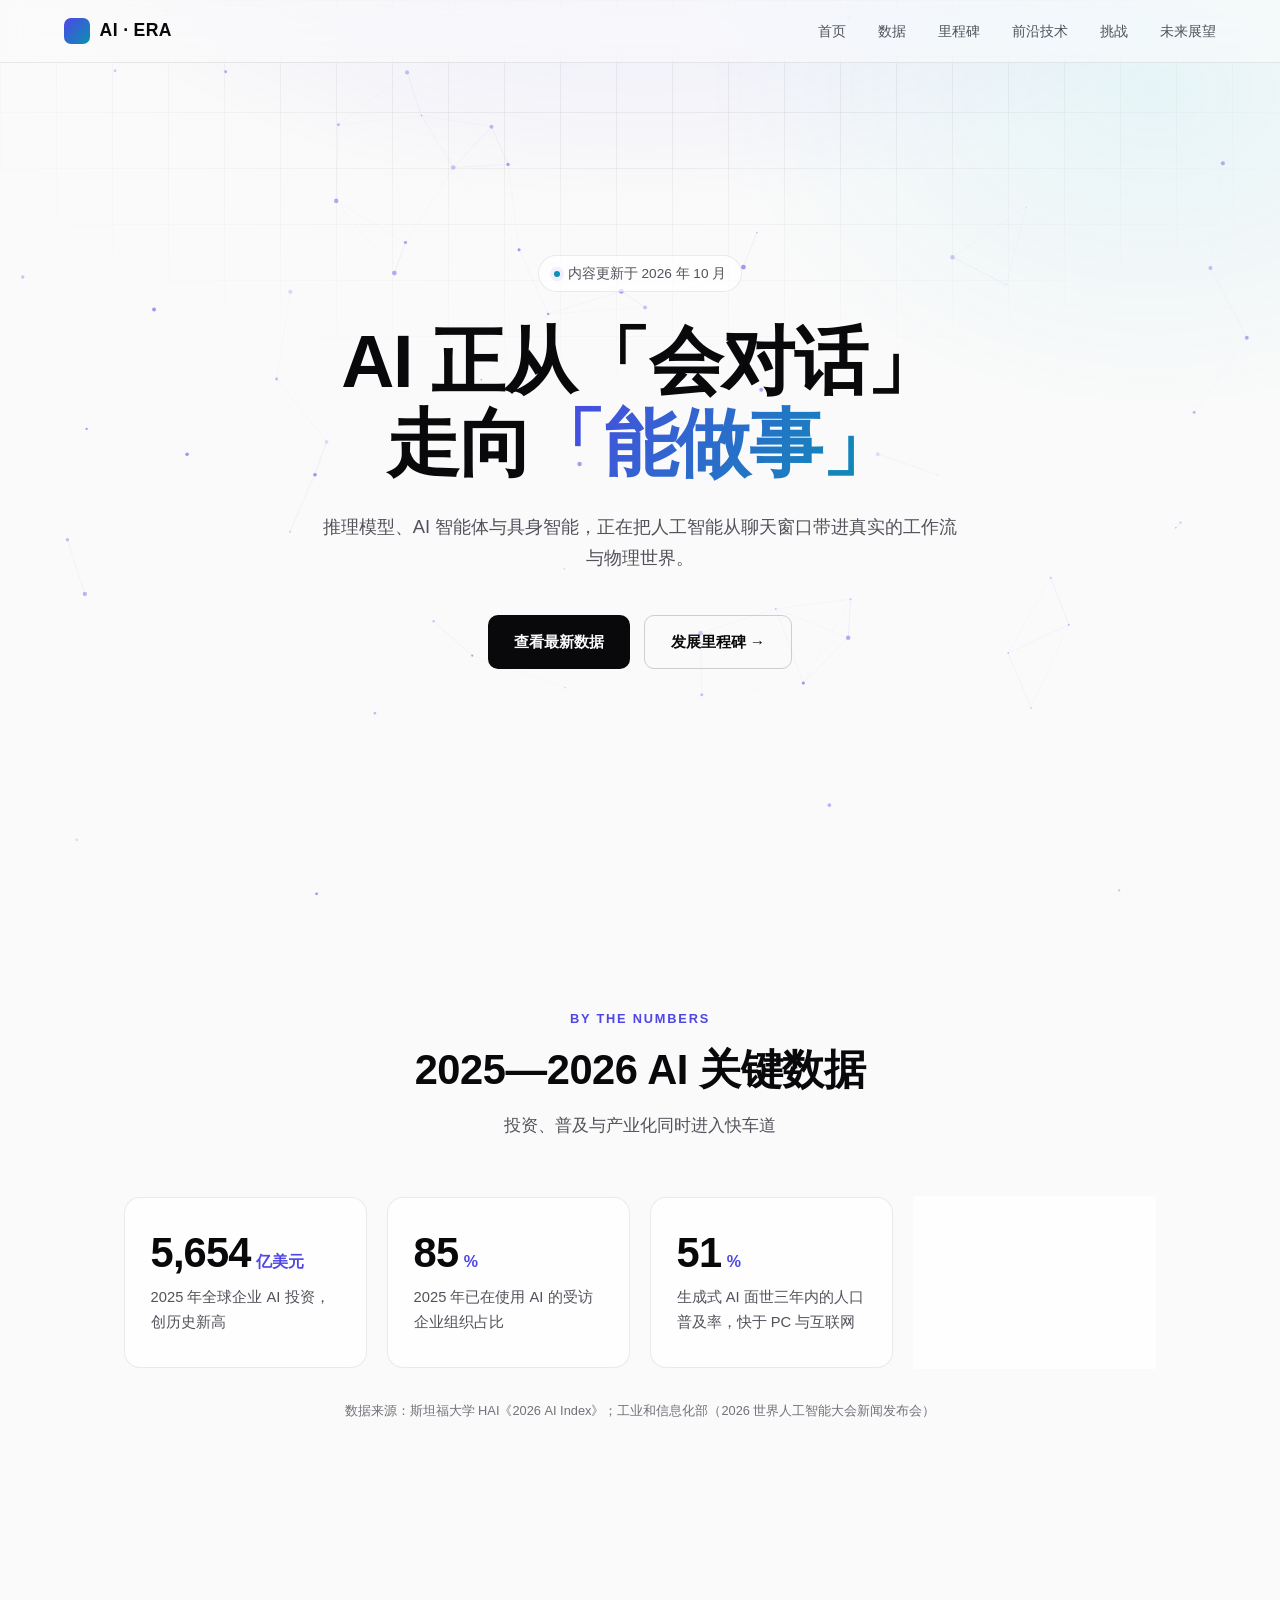
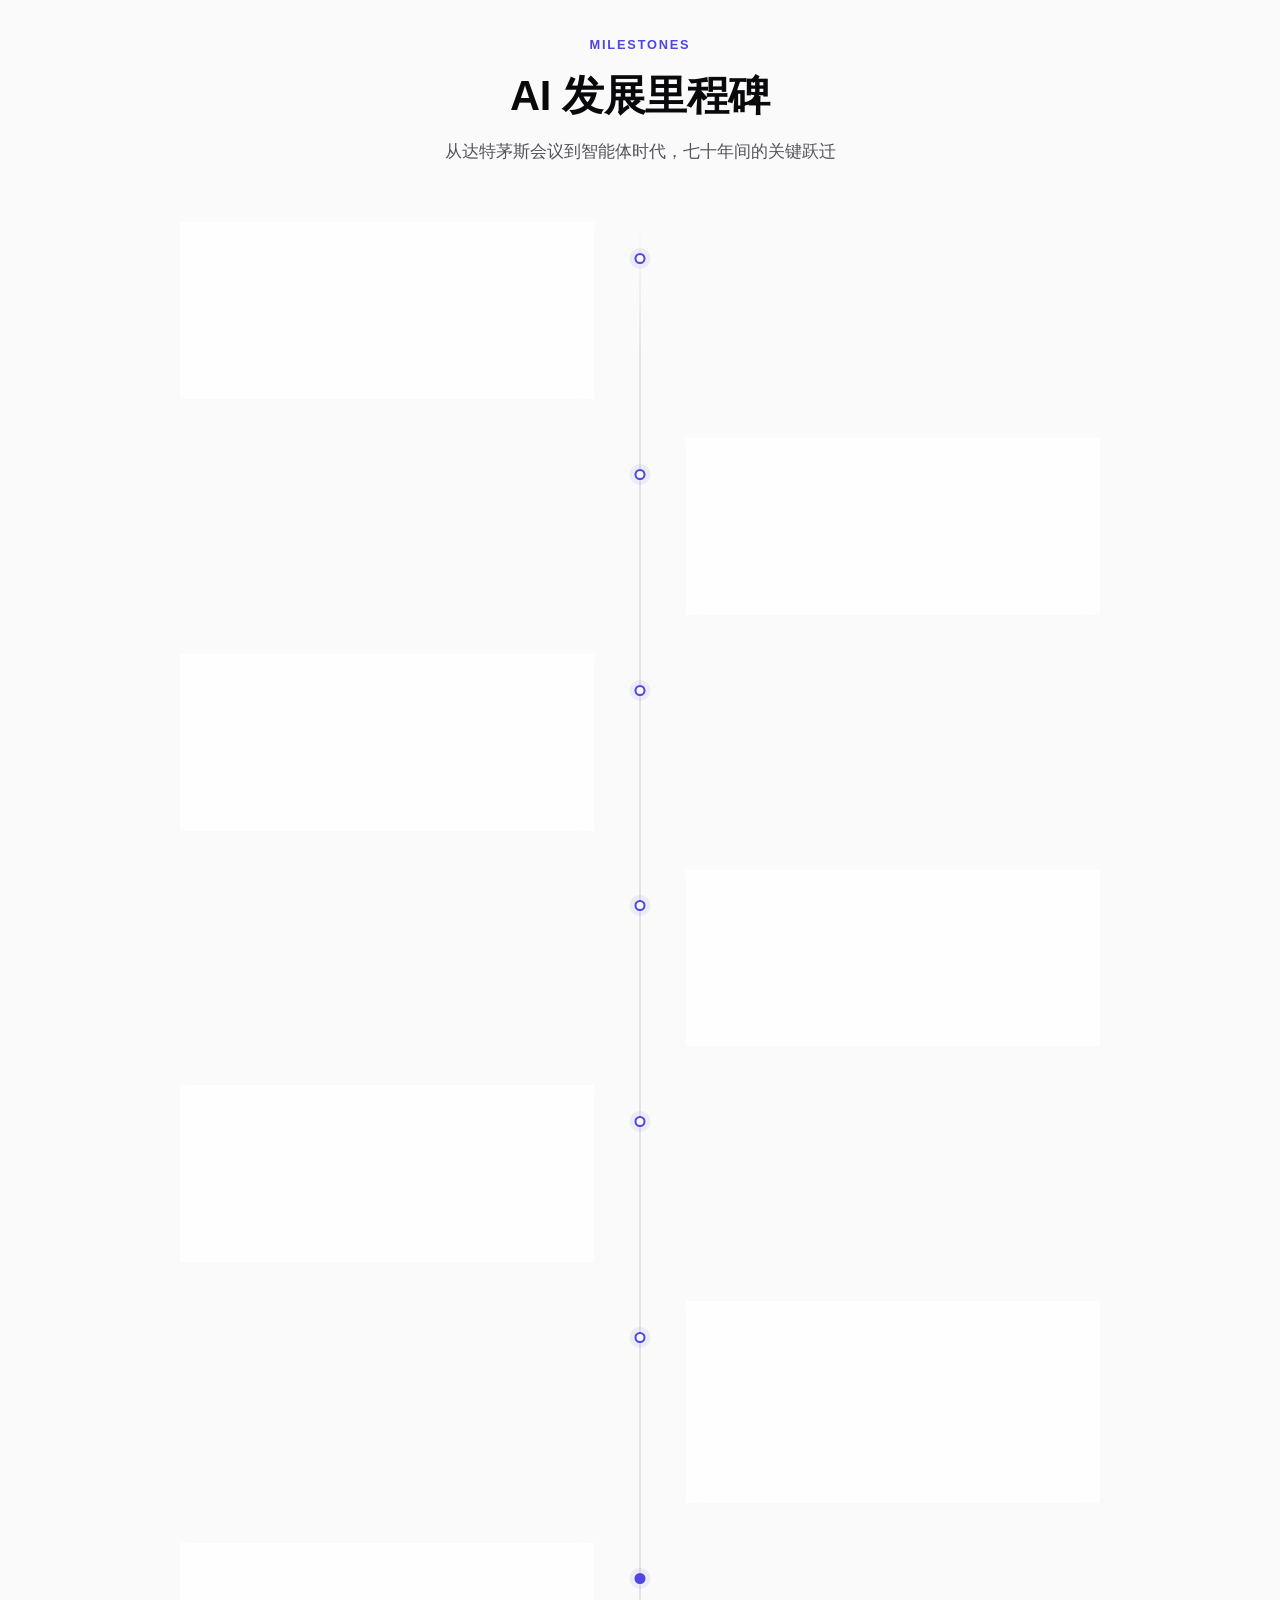
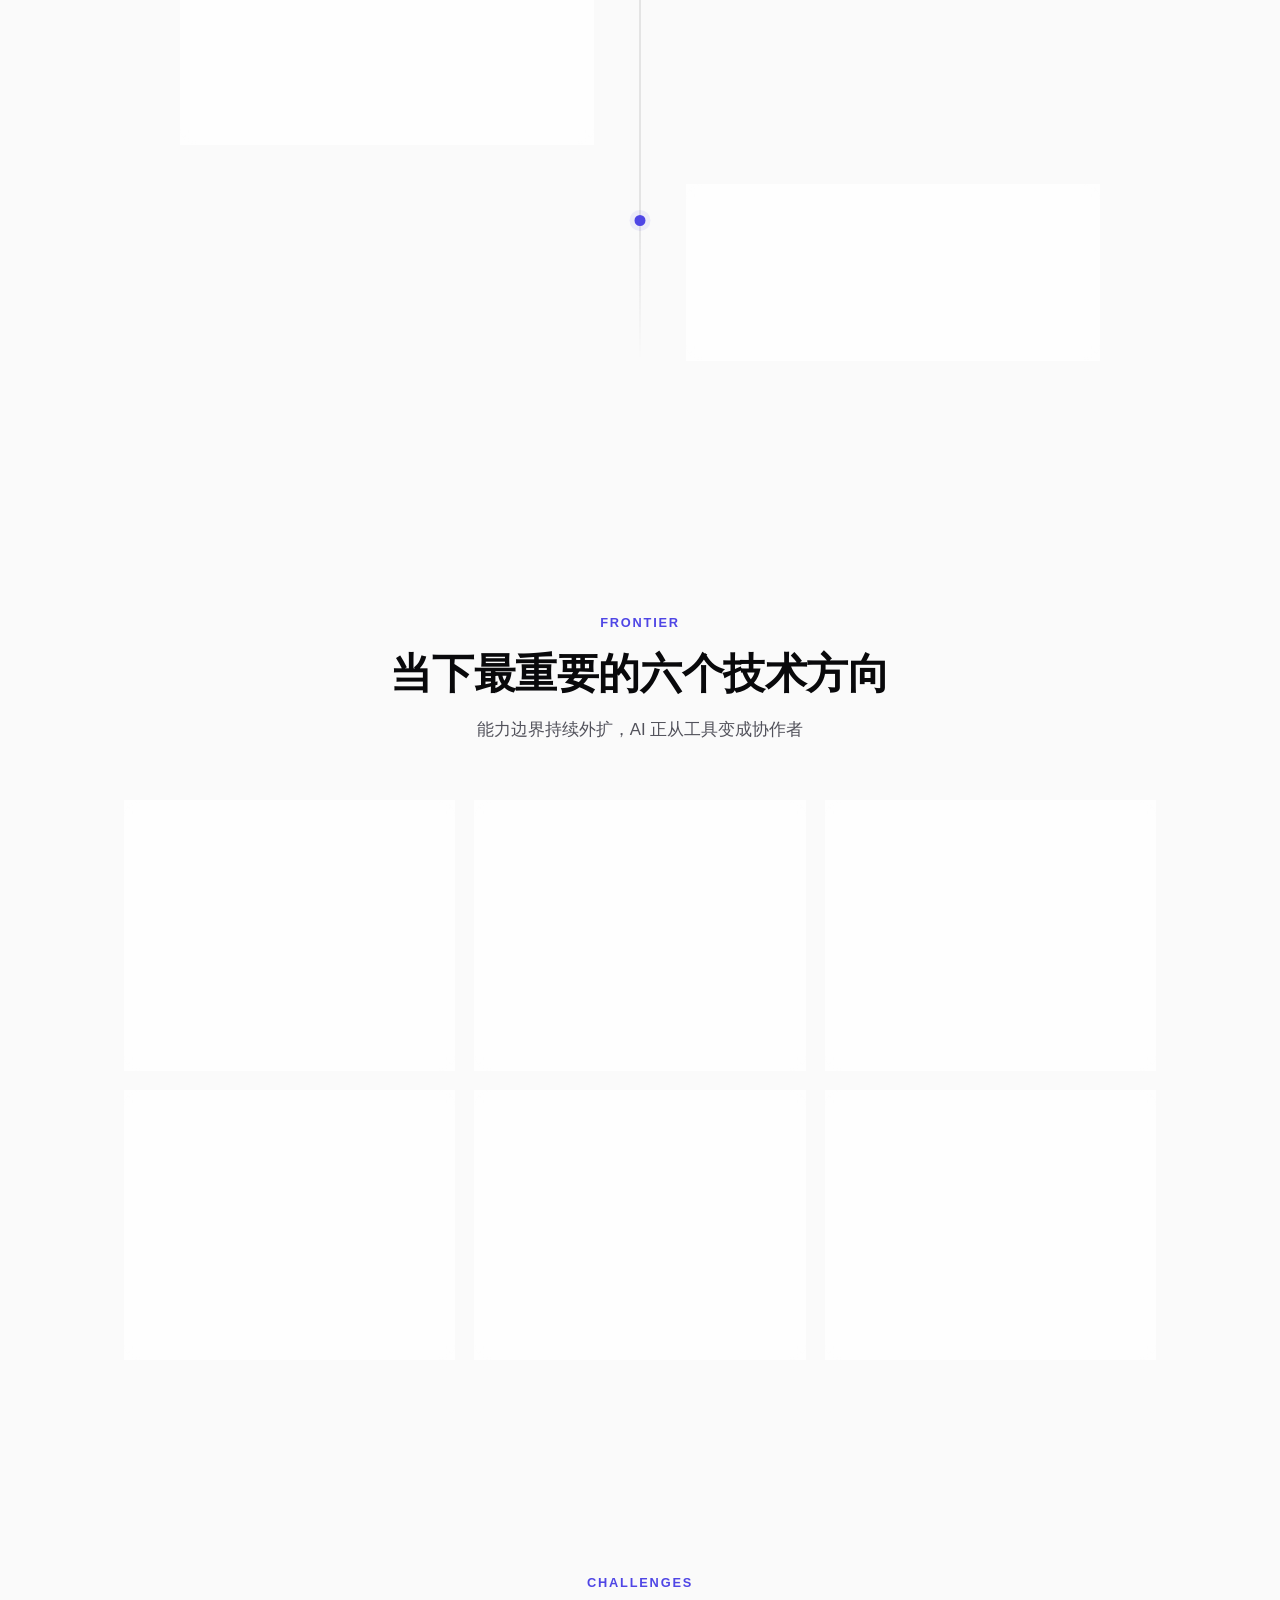
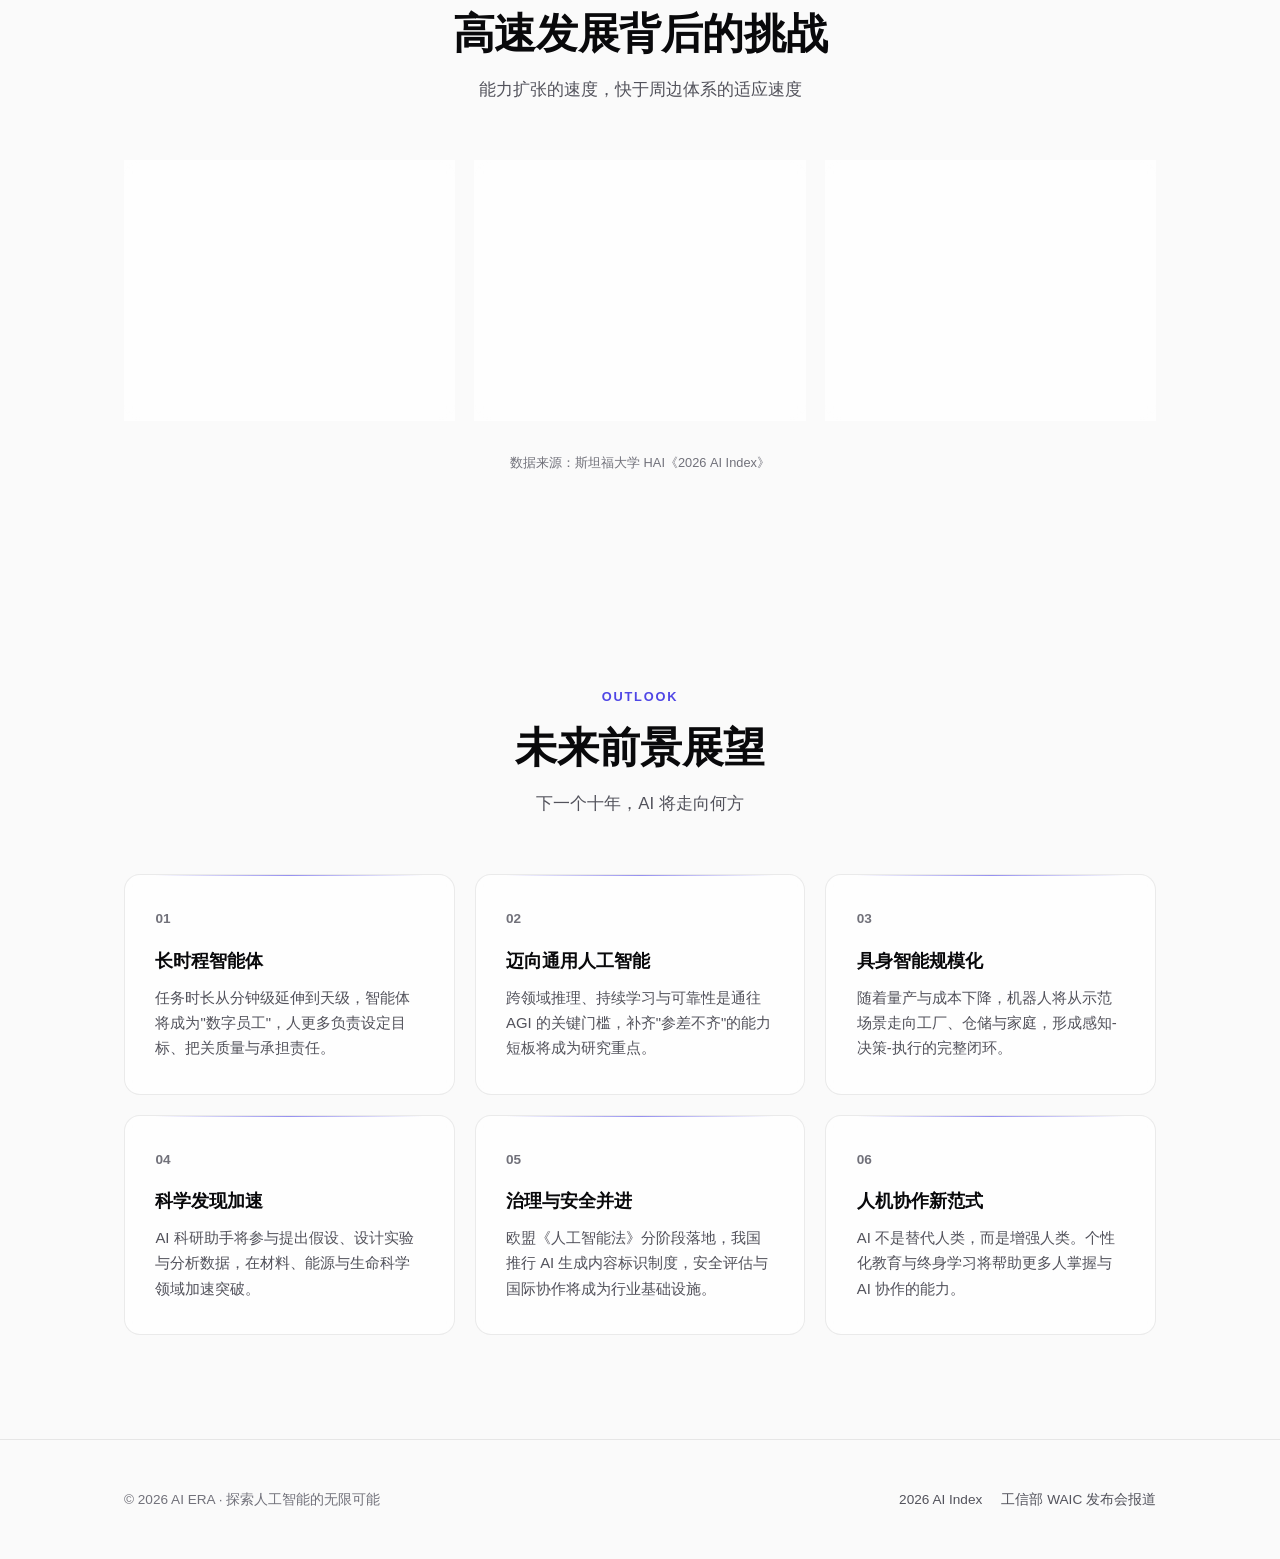
==== index.html @ 6a4b4acc "Redesign site with modern theme and 2026 AI content - Neutral dark theme with light-mode support via" ====
<!DOCTYPE html>
<html lang="zh-CN">
<head>
    <meta charset="UTF-8">
    <meta name="viewport" content="width=device-width, initial-scale=1.0">
    <title>AI 时代 · 发展与未来前景</title>
    <meta name="description" content="2026 年人工智能最新进展：推理模型、AI 智能体、具身智能与开源大模型，结合斯坦福《2026 AI Index》数据，回顾七十年发展历程并展望未来。">
    <meta name="theme-color" content="#08090c" media="(prefers-color-scheme: dark)">
    <meta name="theme-color" content="#fafafa" media="(prefers-color-scheme: light)">
    <link rel="icon" href="data:image/svg+xml,%3Csvg xmlns='http://www.w3.org/2000/svg' viewBox='0 0 32 32'%3E%3Cdefs%3E%3ClinearGradient id='g' x1='0' y1='0' x2='1' y2='1'%3E%3Cstop offset='0' stop-color='%23818cf8'/%3E%3Cstop offset='1' stop-color='%2322d3ee'/%3E%3C/linearGradient%3E%3C/defs%3E%3Crect width='32' height='32' rx='8' fill='url(%23g)'/%3E%3C/svg%3E">
    <!-- 标记 JS 可用：只有在脚本能运行时才启用隐藏后渐显的动画 -->
    <script>document.documentElement.classList.add('js');</script>
    <!-- 引入外部CSS -->
    <link rel="stylesheet" href="style.css">
</head>
<body>
    <div class="bg-decor" aria-hidden="true"></div>
    <canvas id="particles-canvas" aria-hidden="true"></canvas>

    <!-- 导航栏 -->
    <nav>
        <a class="logo" href="#home"><span class="logo-mark" aria-hidden="true"></span>AI · ERA</a>
        <button class="nav-toggle" type="button" aria-label="打开导航菜单" aria-expanded="false" aria-controls="nav-links">
            <span></span><span></span><span></span>
        </button>
        <ul class="nav-links" id="nav-links">
            <li><a href="#home">首页</a></li>
            <li><a href="#stats">数据</a></li>
            <li><a href="#timeline">里程碑</a></li>
            <li><a href="#technology">前沿技术</a></li>
            <li><a href="#challenges">挑战</a></li>
            <li><a href="#future">未来展望</a></li>
        </ul>
    </nav>

    <!-- Hero 区域 -->
    <section class="hero" id="home">
        <div class="container hero-content">
            <div class="badge"><span class="badge-dot" aria-hidden="true"></span>内容更新于 2026 年 10 月</div>
            <h1>AI 正从「会对话」<br>走向<span class="gradient-text">「能做事」</span></h1>
            <p>推理模型、AI 智能体与具身智能，正在把人工智能从聊天窗口带进真实的工作流与物理世界。</p>
            <div class="hero-actions">
                <a href="#stats" class="btn btn-primary">查看最新数据</a>
                <a href="#timeline" class="btn btn-ghost">发展里程碑 →</a>
            </div>
        </div>
    </section>

    <!-- 数据统计 -->
    <section id="stats">
        <div class="container">
            <div class="section-title">
                <span class="eyebrow">By the numbers</span>
                <h2>2025—2026 AI 关键数据</h2>
                <p>投资、普及与产业化同时进入快车道</p>
            </div>
            <div class="stats-grid">
                <div class="card stat-card reveal">
                    <div class="stat-number"><span class="stat-value" data-target="5817">5,817</span><span class="stat-unit">亿美元</span></div>
                    <div class="stat-label">2025 年全球企业 AI 投资，创历史新高</div>
                </div>
                <div class="card stat-card reveal">
                    <div class="stat-number"><span class="stat-value" data-target="88">88</span><span class="stat-unit">%</span></div>
                    <div class="stat-label">2025 年已在使用 AI 的受访企业组织占比</div>
                </div>
                <div class="card stat-card reveal">
                    <div class="stat-number"><span class="stat-value" data-target="53">53</span><span class="stat-unit">%</span></div>
                    <div class="stat-label">生成式 AI 面世三年内的人口普及率，快于 PC 与互联网</div>
                </div>
                <div class="card stat-card reveal">
                    <div class="stat-number"><span class="stat-value" data-target="10">10</span><span class="stat-unit">万台</span></div>
                    <div class="stat-label">2026 年我国人形机器人整机产量有望突破的规模</div>
                </div>
            </div>
            <p class="stats-source">数据来源：斯坦福大学 HAI《2026 AI Index》；工业和信息化部（2026 世界人工智能大会新闻发布会）</p>
        </div>
    </section>

    <!-- 发展时间线 -->
    <section id="timeline">
        <div class="container">
            <div class="section-title">
                <span class="eyebrow">Milestones</span>
                <h2>AI 发展里程碑</h2>
                <p>从达特茅斯会议到智能体时代，七十年间的关键跃迁</p>
            </div>
            <div class="timeline">
                <div class="timeline-item reveal">
                    <div class="timeline-dot"></div>
                    <div class="card timeline-content">
                        <div class="timeline-year">1956</div>
                        <h3>人工智能诞生</h3>
                        <p>达特茅斯会议正式提出"人工智能"概念，麦卡锡、明斯基等先驱开启了 AI 研究的新纪元。</p>
                    </div>
                </div>
                <div class="timeline-item reveal">
                    <div class="timeline-dot"></div>
                    <div class="card timeline-content">
                        <div class="timeline-year">2012</div>
                        <h3>深度学习革命</h3>
                        <p>AlexNet 在 ImageNet 竞赛中大幅领先，GPU 训练的卷积神经网络开启了深度学习的黄金时代。</p>
                    </div>
                </div>
                <div class="timeline-item reveal">
                    <div class="timeline-dot"></div>
                    <div class="card timeline-content">
                        <div class="timeline-year">2016</div>
                        <h3>AlphaGo 击败李世石</h3>
                        <p>DeepMind 的 AlphaGo 在围棋人机大战中获胜，深度强化学习展现出惊人潜力。</p>
                    </div>
                </div>
                <div class="timeline-item reveal">
                    <div class="timeline-dot"></div>
                    <div class="card timeline-content">
                        <div class="timeline-year">2017</div>
                        <h3>Transformer 架构问世</h3>
                        <p>论文《Attention Is All You Need》提出 Transformer，成为此后几乎所有大语言模型的基础架构。</p>
                    </div>
                </div>
                <div class="timeline-item reveal">
                    <div class="timeline-dot"></div>
                    <div class="card timeline-content">
                        <div class="timeline-year">2022</div>
                        <h3>ChatGPT 引爆生成式 AI</h3>
                        <p>ChatGPT 发布后迅速风靡全球，大语言模型第一次真正走进大众的日常生活与工作。</p>
                    </div>
                </div>
                <div class="timeline-item reveal">
                    <div class="timeline-dot"></div>
                    <div class="card timeline-content">
                        <div class="timeline-year">2024</div>
                        <h3>推理模型与诺贝尔奖</h3>
                        <p>"先思考再回答"的推理模型出现，数学与编程能力大幅跃升；诺贝尔物理学奖与化学奖分别授予神经网络与蛋白质结构预测研究。</p>
                    </div>
                </div>
                <div class="timeline-item is-recent reveal">
                    <div class="timeline-dot"></div>
                    <div class="card timeline-content">
                        <div class="timeline-year">2025</div>
                        <h3>开源推理与智能体元年</h3>
                        <p>DeepSeek-R1 以低成本开源推理模型震动业界；编程与办公智能体普及，AI 在国际数学奥林匹克竞赛中达到金牌水平。</p>
                    </div>
                </div>
                <div class="timeline-item is-recent reveal">
                    <div class="timeline-dot"></div>
                    <div class="card timeline-content">
                        <div class="timeline-year">2026</div>
                        <h3>从对话到执行</h3>
                        <p>智能体开始连续数小时跨应用完成任务；中美顶尖模型性能差距基本抹平；人形机器人进入量产阶段。</p>
                    </div>
                </div>
            </div>
        </div>
    </section>

    <!-- 前沿技术 -->
    <section id="technology">
        <div class="container">
            <div class="section-title">
                <span class="eyebrow">Frontier</span>
                <h2>当下最重要的六个技术方向</h2>
                <p>能力边界持续外扩，AI 正从工具变成协作者</p>
            </div>
            <div class="tech-grid">
                <div class="card tech-card reveal">
                    <div class="tech-icon" aria-hidden="true">
                        <svg viewBox="0 0 24 24" fill="none" stroke="currentColor" stroke-width="1.75" stroke-linecap="round" stroke-linejoin="round"><path d="M9 18h6M10 22h4M12 2a7 7 0 0 0-4 12.7c.6.5 1 1.3 1 2.1V18h6v-1.2c0-.8.4-1.6 1-2.1A7 7 0 0 0 12 2z"/></svg>
                    </div>
                    <h3>推理模型</h3>
                    <p>通过强化学习与更长的思考链"先想后答"，在竞赛数学、编程与博士级科学问题上已达到或超越人类专家水平。</p>
                </div>
                <div class="card tech-card reveal">
                    <div class="tech-icon" aria-hidden="true">
                        <svg viewBox="0 0 24 24" fill="none" stroke="currentColor" stroke-width="1.75" stroke-linecap="round" stroke-linejoin="round"><rect x="4" y="8" width="16" height="12" rx="3"/><path d="M12 8V5"/><circle cx="12" cy="4" r="1"/><path d="M9 13v1M15 13v1"/></svg>
                    </div>
                    <h3>AI 智能体</h3>
                    <p>调用工具、操作电脑、跨应用协作，自主完成写代码、做分析、处理流程等多步骤任务；MCP 等开放协议让智能体接入更多系统。</p>
                </div>
                <div class="card tech-card reveal">
                    <div class="tech-icon" aria-hidden="true">
                        <svg viewBox="0 0 24 24" fill="none" stroke="currentColor" stroke-width="1.75" stroke-linecap="round" stroke-linejoin="round"><rect x="3" y="5" width="18" height="14" rx="3"/><path d="m10 9 5 3-5 3z"/></svg>
                    </div>
                    <h3>多模态生成</h3>
                    <p>文本、图像、语音与视频统一建模，视频生成已能同步产出画面与声音，内容创作进入人机协作的新阶段。</p>
                </div>
                <div class="card tech-card reveal">
                    <div class="tech-icon" aria-hidden="true">
                        <svg viewBox="0 0 24 24" fill="none" stroke="currentColor" stroke-width="1.75" stroke-linecap="round" stroke-linejoin="round"><circle cx="6" cy="6" r="2"/><circle cx="6" cy="18" r="2"/><circle cx="18" cy="8" r="2"/><path d="M6 8v8M18 10c0 4-6 3-10 6.5"/></svg>
                    </div>
                    <h3>开源大模型</h3>
                    <p>DeepSeek、通义千问、Kimi 等开源模型快速追赶，显著降低了企业部署与二次开发的门槛，开源生态日益繁荣。</p>
                </div>
                <div class="card tech-card reveal">
                    <div class="tech-icon" aria-hidden="true">
                        <svg viewBox="0 0 24 24" fill="none" stroke="currentColor" stroke-width="1.75" stroke-linecap="round" stroke-linejoin="round"><circle cx="12" cy="5" r="2"/><path d="M9 22v-6l-2.5-3.5L9 9h6l2.5 3.5L15 16v6"/></svg>
                    </div>
                    <h3>具身智能</h3>
                    <p>视觉-语言-动作（VLA）模型让机器人听懂指令、完成操作，人形机器人正从实验室走向汽车装配、物流分拣等真实场景。</p>
                </div>
                <div class="card tech-card reveal">
                    <div class="tech-icon" aria-hidden="true">
                        <svg viewBox="0 0 24 24" fill="none" stroke="currentColor" stroke-width="1.75" stroke-linecap="round" stroke-linejoin="round"><path d="M9 3h6M10 3v6l-5.5 9.5A2 2 0 0 0 6.2 21.5h11.6a2 2 0 0 0 1.7-3L14 9V3"/><path d="M7.5 15h9"/></svg>
                    </div>
                    <h3>AI for Science</h3>
                    <p>从蛋白质结构预测到新材料与新药发现，AI 正成为科研的基础设施，大幅缩短从假设到验证的周期。</p>
                </div>
            </div>
        </div>
    </section>

    <!-- 挑战 -->
    <section id="challenges">
        <div class="container">
            <div class="section-title">
                <span class="eyebrow">Challenges</span>
                <h2>高速发展背后的挑战</h2>
                <p>能力扩张的速度，快于周边体系的适应速度</p>
            </div>
            <div class="challenge-grid">
                <div class="card challenge-card reveal">
                    <span class="challenge-stat gradient-text">约 1/3</span>
                    <h3>能力边界参差不齐</h3>
                    <p>能在奥数竞赛中拿到金牌的模型，读模拟时钟的准确率却只有一半左右；智能体在结构化任务中仍有约三分之一会失败。</p>
                </div>
                <div class="card challenge-card reveal">
                    <span class="challenge-stat gradient-text">233 → 362</span>
                    <h3>AI 安全事件上升</h3>
                    <p>有记录的 AI 相关事件一年内从 233 起增至 362 起，安全评估与透明度建设仍落后于能力增长。</p>
                </div>
                <div class="card challenge-card reveal">
                    <span class="challenge-stat gradient-text">23%</span>
                    <h3>社会信任有待建立</h3>
                    <p>仅 23% 的美国公众认为 AI 对就业市场的影响是积极的，教育、就业与治理体系都需要加快适应。</p>
                </div>
            </div>
            <p class="stats-source">数据来源：斯坦福大学 HAI《2026 AI Index》</p>
        </div>
    </section>

    <!-- 未来展望 -->
    <section id="future">
        <div class="container">
            <div class="section-title">
                <span class="eyebrow">Outlook</span>
                <h2>未来前景展望</h2>
                <p>下一个十年，AI 将走向何方</p>
            </div>
            <div class="future-grid">
                <div class="card future-card reveal">
                    <span class="future-index">01</span>
                    <h3>长时程智能体</h3>
                    <p>任务时长从分钟级延伸到天级，智能体将成为"数字员工"，人更多负责设定目标、把关质量与承担责任。</p>
                </div>
                <div class="card future-card reveal">
                    <span class="future-index">02</span>
                    <h3>迈向通用人工智能</h3>
                    <p>跨领域推理、持续学习与可靠性是通往 AGI 的关键门槛，补齐"参差不齐"的能力短板将成为研究重点。</p>
                </div>
                <div class="card future-card reveal">
                    <span class="future-index">03</span>
                    <h3>具身智能规模化</h3>
                    <p>随着量产与成本下降，机器人将从示范场景走向工厂、仓储与家庭，形成感知-决策-执行的完整闭环。</p>
                </div>
                <div class="card future-card reveal">
                    <span class="future-index">04</span>
                    <h3>科学发现加速</h3>
                    <p>AI 科研助手将参与提出假设、设计实验与分析数据，在材料、能源与生命科学领域加速突破。</p>
                </div>
                <div class="card future-card reveal">
                    <span class="future-index">05</span>
                    <h3>治理与安全并进</h3>
                    <p>欧盟《人工智能法》分阶段落地，我国推行 AI 生成内容标识制度，安全评估与国际协作将成为行业基础设施。</p>
                </div>
                <div class="card future-card reveal">
                    <span class="future-index">06</span>
                    <h3>人机协作新范式</h3>
                    <p>AI 不是替代人类，而是增强人类。个性化教育与终身学习将帮助更多人掌握与 AI 协作的能力。</p>
                </div>
            </div>
        </div>
    </section>

    <!-- 页脚 -->
    <footer>
        <div class="container footer-inner">
            <p>© <span id="year">2026</span> AI ERA · 探索人工智能的无限可能</p>
            <div class="footer-links">
                <a href="https://hai.stanford.edu/ai-index/2026-ai-index-report" target="_blank" rel="noopener">2026 AI Index</a>
                <a href="https://www.bjnews.com.cn/detail/1783412916129538.html" target="_blank" rel="noopener">工信部 WAIC 发布会报道</a>
            </div>
        </div>
    </footer>

    <!-- 引入外部JS -->
    <script src="script.js"></script>
</body>
</html>
---- style.css ----
* {
    margin: 0;
    padding: 0;
    box-sizing: border-box;
}

/* ========== 设计令牌：默认深色，系统为浅色时自动切换 ========== */
:root {
    color-scheme: dark;
    --bg: #08090c;
    --surface: rgba(255, 255, 255, 0.025);
    --surface-hover: rgba(255, 255, 255, 0.045);
    --border: rgba(255, 255, 255, 0.08);
    --border-strong: rgba(255, 255, 255, 0.18);
    --text: #f4f4f5;
    --text-muted: #a1a1aa;
    --text-subtle: #71717a;
    --accent: #818cf8;
    --accent-2: #22d3ee;
    --accent-soft: rgba(129, 140, 248, 0.12);
    --glow-1: rgba(99, 102, 241, 0.22);
    --glow-2: rgba(34, 211, 238, 0.10);
    --grid-line: rgba(255, 255, 255, 0.045);
    --nav-bg: rgba(8, 9, 12, 0.6);
    --nav-bg-scrolled: rgba(8, 9, 12, 0.85);
    --btn-bg: #f4f4f5;
    --btn-text: #09090b;
    --particle-rgb: 165, 180, 252;
}

@media (prefers-color-scheme: light) {
    :root {
        color-scheme: light;
        --bg: #fafafa;
        --surface: rgba(255, 255, 255, 0.7);
        --surface-hover: #ffffff;
        --border: rgba(9, 9, 11, 0.08);
        --border-strong: rgba(9, 9, 11, 0.18);
        --text: #09090b;
        --text-muted: #52525b;
        --text-subtle: #71717a;
        --accent: #4f46e5;
        --accent-2: #0891b2;
        --accent-soft: rgba(79, 70, 229, 0.08);
        --glow-1: rgba(99, 102, 241, 0.14);
        --glow-2: rgba(6, 182, 212, 0.08);
        --grid-line: rgba(9, 9, 11, 0.05);
        --nav-bg: rgba(250, 250, 250, 0.65);
        --nav-bg-scrolled: rgba(250, 250, 250, 0.88);
        --btn-bg: #09090b;
        --btn-text: #fafafa;
        --particle-rgb: 79, 70, 229;
    }
}

html {
    scroll-behavior: smooth;
    /* 锚点跳转时为固定导航栏留出空间 */
    scroll-padding-top: 5rem;
}

body {
    font-family: "Inter", -apple-system, BlinkMacSystemFont, "Segoe UI", "PingFang SC", "Microsoft YaHei", sans-serif;
    background: var(--bg);
    color: var(--text);
    line-height: 1.7;
    overflow-x: hidden;
    -webkit-font-smoothing: antialiased;
}

/* ========== 背景装饰：顶部光晕 + 渐隐网格 ========== */
.bg-decor {
    position: fixed;
    inset: 0;
    z-index: 0;
    pointer-events: none;
    background:
        radial-gradient(60rem 36rem at 50% -12rem, var(--glow-1), transparent 70%),
        radial-gradient(40rem 30rem at 90% 10%, var(--glow-2), transparent 70%);
}

.bg-decor::after {
    content: '';
    position: absolute;
    inset: 0;
    background-image:
        linear-gradient(var(--grid-line) 1px, transparent 1px),
        linear-gradient(90deg, var(--grid-line) 1px, transparent 1px);
    background-size: 56px 56px;
    -webkit-mask-image: radial-gradient(ellipse 80% 60% at 50% 0%, #000 30%, transparent 75%);
    mask-image: radial-gradient(ellipse 80% 60% at 50% 0%, #000 30%, transparent 75%);
}

/* 粒子背景画布 */
#particles-canvas {
    position: fixed;
    top: 0;
    left: 0;
    width: 100%;
    height: 100%;
    z-index: 0;
    pointer-events: none;
}

/* ========== 导航栏 ========== */
nav {
    position: fixed;
    top: 0;
    width: 100%;
    padding: 1rem 5%;
    display: flex;
    justify-content: space-between;
    align-items: center;
    background: var(--nav-bg);
    backdrop-filter: saturate(180%) blur(16px);
    -webkit-backdrop-filter: saturate(180%) blur(16px);
    border-bottom: 1px solid var(--border);
    z-index: 100;
    transition: background 0.3s;
}

nav.scrolled {
    background: var(--nav-bg-scrolled);
}

.logo {
    display: flex;
    align-items: center;
    gap: 0.6rem;
    font-size: 1.1rem;
    font-weight: 700;
    letter-spacing: 0.02em;
    color: var(--text);
    text-decoration: none;
}

.logo-mark {
    width: 26px;
    height: 26px;
    border-radius: 7px;
    background: linear-gradient(135deg, var(--accent), var(--accent-2));
}

.nav-links {
    display: flex;
    gap: 2rem;
    list-style: none;
}

.nav-links a {
    color: var(--text-muted);
    text-decoration: none;
    font-size: 0.9rem;
    transition: color 0.2s;
}

.nav-links a:hover {
    color: var(--text);
}

/* 移动端菜单按钮（默认隐藏） */
.nav-toggle {
    display: none;
    flex-direction: column;
    gap: 5px;
    padding: 0.5rem;
    background: none;
    border: 0;
    cursor: pointer;
}

.nav-toggle span {
    display: block;
    width: 22px;
    height: 2px;
    background: var(--text);
    border-radius: 1px;
    transition: transform 0.3s, opacity 0.3s;
}

.nav-toggle[aria-expanded="true"] span:nth-child(1) {
    transform: translateY(7px) rotate(45deg);
}

.nav-toggle[aria-expanded="true"] span:nth-child(2) {
    opacity: 0;
}

.nav-toggle[aria-expanded="true"] span:nth-child(3) {
    transform: translateY(-7px) rotate(-45deg);
}

/* ========== 通用布局 ========== */
.container {
    max-width: 1160px;
    margin: 0 auto;
    padding: 0 5%;
    position: relative;
    z-index: 1;
}

section {
    padding: 6.5rem 0;
    position: relative;
    z-index: 1;
}

.section-title {
    text-align: center;
    max-width: 680px;
    margin: 0 auto 3.5rem;
}

.eyebrow {
    display: inline-block;
    margin-bottom: 0.9rem;
    color: var(--accent);
    font-size: 0.8rem;
    font-weight: 600;
    letter-spacing: 0.14em;
    text-transform: uppercase;
}

.section-title h2 {
    font-size: clamp(1.9rem, 4vw, 2.6rem);
    line-height: 1.25;
    letter-spacing: -0.01em;
    margin-bottom: 1rem;
}

.section-title p {
    color: var(--text-muted);
    font-size: 1.05rem;
}

.card {
    background: var(--surface);
    border: 1px solid var(--border);
    border-radius: 16px;
    backdrop-filter: blur(8px);
    -webkit-backdrop-filter: blur(8px);
    transition: opacity 0.6s ease, transform 0.6s ease, border-color 0.25s, background 0.25s;
}

.card:hover {
    border-color: var(--border-strong);
    background: var(--surface-hover);
}

/* ========== Hero ========== */
.hero {
    min-height: 100vh;
    display: flex;
    align-items: center;
    justify-content: center;
    text-align: center;
    padding-top: 8rem;
}

.badge {
    display: inline-flex;
    align-items: center;
    gap: 0.5rem;
    margin-bottom: 1.8rem;
    padding: 0.35rem 0.9rem;
    border: 1px solid var(--border);
    border-radius: 999px;
    background: var(--surface);
    color: var(--text-muted);
    font-size: 0.85rem;
}

.badge-dot {
    width: 6px;
    height: 6px;
    border-radius: 50%;
    background: var(--accent-2);
    box-shadow: 0 0 0 4px var(--accent-soft);
}

.hero-content h1 {
    font-size: clamp(2.4rem, 6.5vw, 4.6rem);
    font-weight: 800;
    line-height: 1.12;
    letter-spacing: -0.02em;
    margin-bottom: 1.6rem;
}

.gradient-text {
    background: linear-gradient(120deg, var(--accent) 0%, var(--accent-2) 100%);
    -webkit-background-clip: text;
    -webkit-text-fill-color: transparent;
    background-clip: text;
}

.hero-content p {
    font-size: 1.15rem;
    color: var(--text-muted);
    max-width: 640px;
    margin: 0 auto 2.6rem;
}

.hero-actions {
    display: flex;
    justify-content: center;
    flex-wrap: wrap;
    gap: 0.9rem;
}

.btn {
    display: inline-flex;
    align-items: center;
    gap: 0.4rem;
    padding: 0.8rem 1.6rem;
    border-radius: 10px;
    font-size: 0.95rem;
    font-weight: 600;
    text-decoration: none;
    transition: transform 0.2s, background 0.2s, border-color 0.2s, opacity 0.2s;
}

.btn:hover {
    transform: translateY(-1px);
}

.btn-primary {
    background: var(--btn-bg);
    color: var(--btn-text);
}

.btn-primary:hover {
    opacity: 0.9;
}

.btn-ghost {
    border: 1px solid var(--border-strong);
    color: var(--text);
}

.btn-ghost:hover {
    background: var(--surface-hover);
}

/* ========== 数据统计 ========== */
.stats-grid {
    display: grid;
    grid-template-columns: repeat(auto-fit, minmax(220px, 1fr));
    gap: 1.25rem;
}

.stat-card {
    padding: 2rem 1.6rem;
}

.stat-number {
    display: flex;
    align-items: baseline;
    gap: 0.35rem;
    margin-bottom: 0.6rem;
}

.stat-value {
    font-size: 2.6rem;
    font-weight: 700;
    line-height: 1.1;
    letter-spacing: -0.02em;
    font-variant-numeric: tabular-nums;
}

.stat-unit {
    color: var(--accent);
    font-size: 1rem;
    font-weight: 600;
}

.stat-label {
    color: var(--text-muted);
    font-size: 0.92rem;
}

.stats-source {
    margin-top: 2rem;
    text-align: center;
    color: var(--text-subtle);
    font-size: 0.8rem;
}

/* ========== 发展时间线 ========== */
.timeline {
    position: relative;
    max-width: 920px;
    margin: 0 auto;
}

.timeline::before {
    content: '';
    position: absolute;
    left: 50%;
    transform: translateX(-50%);
    width: 1px;
    height: 100%;
    background: linear-gradient(to bottom, transparent, var(--border-strong) 8%, var(--border-strong) 92%, transparent);
}

.timeline-item {
    display: flex;
    margin-bottom: 2.5rem;
    position: relative;
    transition: opacity 0.7s ease, transform 0.7s ease;
}

.timeline-item:nth-child(odd) {
    justify-content: flex-start;
}

.timeline-item:nth-child(even) {
    justify-content: flex-end;
}

.timeline-content {
    width: 45%;
    padding: 1.6rem 1.7rem;
}

.timeline-dot {
    position: absolute;
    top: 1.9rem;
    left: 50%;
    transform: translateX(-50%);
    width: 11px;
    height: 11px;
    background: var(--bg);
    border: 2px solid var(--accent);
    border-radius: 50%;
    box-shadow: 0 0 0 5px var(--accent-soft);
    z-index: 2;
}

.timeline-item.is-recent .timeline-dot {
    background: var(--accent);
}

.timeline-year {
    display: inline-block;
    margin-bottom: 0.5rem;
    color: var(--accent);
    font-size: 0.9rem;
    font-weight: 700;
    font-variant-numeric: tabular-nums;
}

.timeline-content h3 {
    margin-bottom: 0.45rem;
    font-size: 1.12rem;
}

.timeline-content p {
    color: var(--text-muted);
    font-size: 0.93rem;
}

/* ========== 前沿技术 ========== */
.tech-grid {
    display: grid;
    grid-template-columns: repeat(auto-fit, minmax(300px, 1fr));
    gap: 1.25rem;
}

.tech-card {
    padding: 1.9rem;
}

.tech-icon {
    width: 44px;
    height: 44px;
    border-radius: 11px;
    border: 1px solid var(--border);
    background: var(--accent-soft);
    color: var(--accent);
    display: flex;
    align-items: center;
    justify-content: center;
    margin-bottom: 1.3rem;
}

.tech-icon svg {
    width: 22px;
    height: 22px;
}

.tech-card h3 {
    font-size: 1.15rem;
    margin-bottom: 0.6rem;
}

.tech-card p {
    color: var(--text-muted);
    font-size: 0.93rem;
}

/* ========== 挑战 ========== */
.challenge-grid {
    display: grid;
    grid-template-columns: repeat(auto-fit, minmax(280px, 1fr));
    gap: 1.25rem;
}

.challenge-card {
    padding: 2rem 1.9rem;
}

.challenge-stat {
    display: block;
    margin-bottom: 0.9rem;
    font-size: 2.2rem;
    font-weight: 700;
    line-height: 1.1;
    letter-spacing: -0.02em;
    font-variant-numeric: tabular-nums;
}

.challenge-card h3 {
    font-size: 1.12rem;
    margin-bottom: 0.55rem;
}

.challenge-card p {
    color: var(--text-muted);
    font-size: 0.93rem;
}

/* ========== 未来展望 ========== */
.future-grid {
    display: grid;
    grid-template-columns: repeat(auto-fit, minmax(300px, 1fr));
    gap: 1.25rem;
}

.future-card {
    padding: 2rem 1.9rem;
    position: relative;
    overflow: hidden;
}

.future-card::before {
    content: '';
    position: absolute;
    top: 0;
    left: 1.9rem;
    right: 1.9rem;
    height: 1px;
    background: linear-gradient(90deg, transparent, var(--accent), transparent);
    opacity: 0.6;
}

.future-index {
    display: block;
    margin-bottom: 0.9rem;
    color: var(--text-subtle);
    font-size: 0.85rem;
    font-weight: 600;
    font-variant-numeric: tabular-nums;
}

.future-card h3 {
    font-size: 1.15rem;
    margin-bottom: 0.6rem;
}

.future-card p {
    color: var(--text-muted);
    font-size: 0.93rem;
}

/* ========== 页脚 ========== */
footer {
    padding: 3rem 0;
    border-top: 1px solid var(--border);
    color: var(--text-subtle);
    font-size: 0.85rem;
    position: relative;
    z-index: 1;
}

.footer-inner {
    display: flex;
    flex-wrap: wrap;
    justify-content: space-between;
    gap: 1rem;
}

footer a {
    color: var(--text-muted);
    text-decoration: none;
}

footer a:hover {
    color: var(--text);
}

.footer-links {
    display: flex;
    flex-wrap: wrap;
    gap: 0.4rem 1.2rem;
}

/* ========== 滚动渐显：只在 JS 可用时先隐藏 ========== */
.js .reveal {
    opacity: 0;
    transform: translateY(24px);
}

.js .reveal.visible {
    opacity: 1;
    transform: translateY(0);
}

/* ========== 响应式 ========== */
@media (max-width: 768px) {
    /* 无 JS 时导航链接换行显示，保证仍可使用 */
    nav {
        flex-wrap: wrap;
        gap: 0.5rem;
    }

    .nav-links {
        flex-wrap: wrap;
        gap: 0.5rem 1.2rem;
    }

    .js .nav-toggle {
        display: flex;
    }

    .js .nav-links {
        display: none;
        position: absolute;
        top: 100%;
        left: 0;
        right: 0;
        flex-direction: column;
        gap: 0;
        padding: 0.5rem 5% 1rem;
        background: var(--bg);
        border-bottom: 1px solid var(--border);
    }

    .js .nav-links.open {
        display: flex;
    }

    .js .nav-links a {
        display: block;
        padding: 0.75rem 0;
        font-size: 1rem;
    }

    section {
        padding: 5rem 0;
    }

    .timeline::before {
        left: 20px;
    }

    .timeline-item {
        justify-content: flex-start !important;
        padding-left: 50px;
    }

    .timeline-content {
        width: 100%;
    }

    .timeline-dot {
        left: 20px;
    }
}

/* 减少动态效果 */
@media (prefers-reduced-motion: reduce) {
    html {
        scroll-behavior: auto;
    }

    *,
    *::before,
    *::after {
        animation: none !important;
        transition-duration: 0.01ms !important;
    }
}
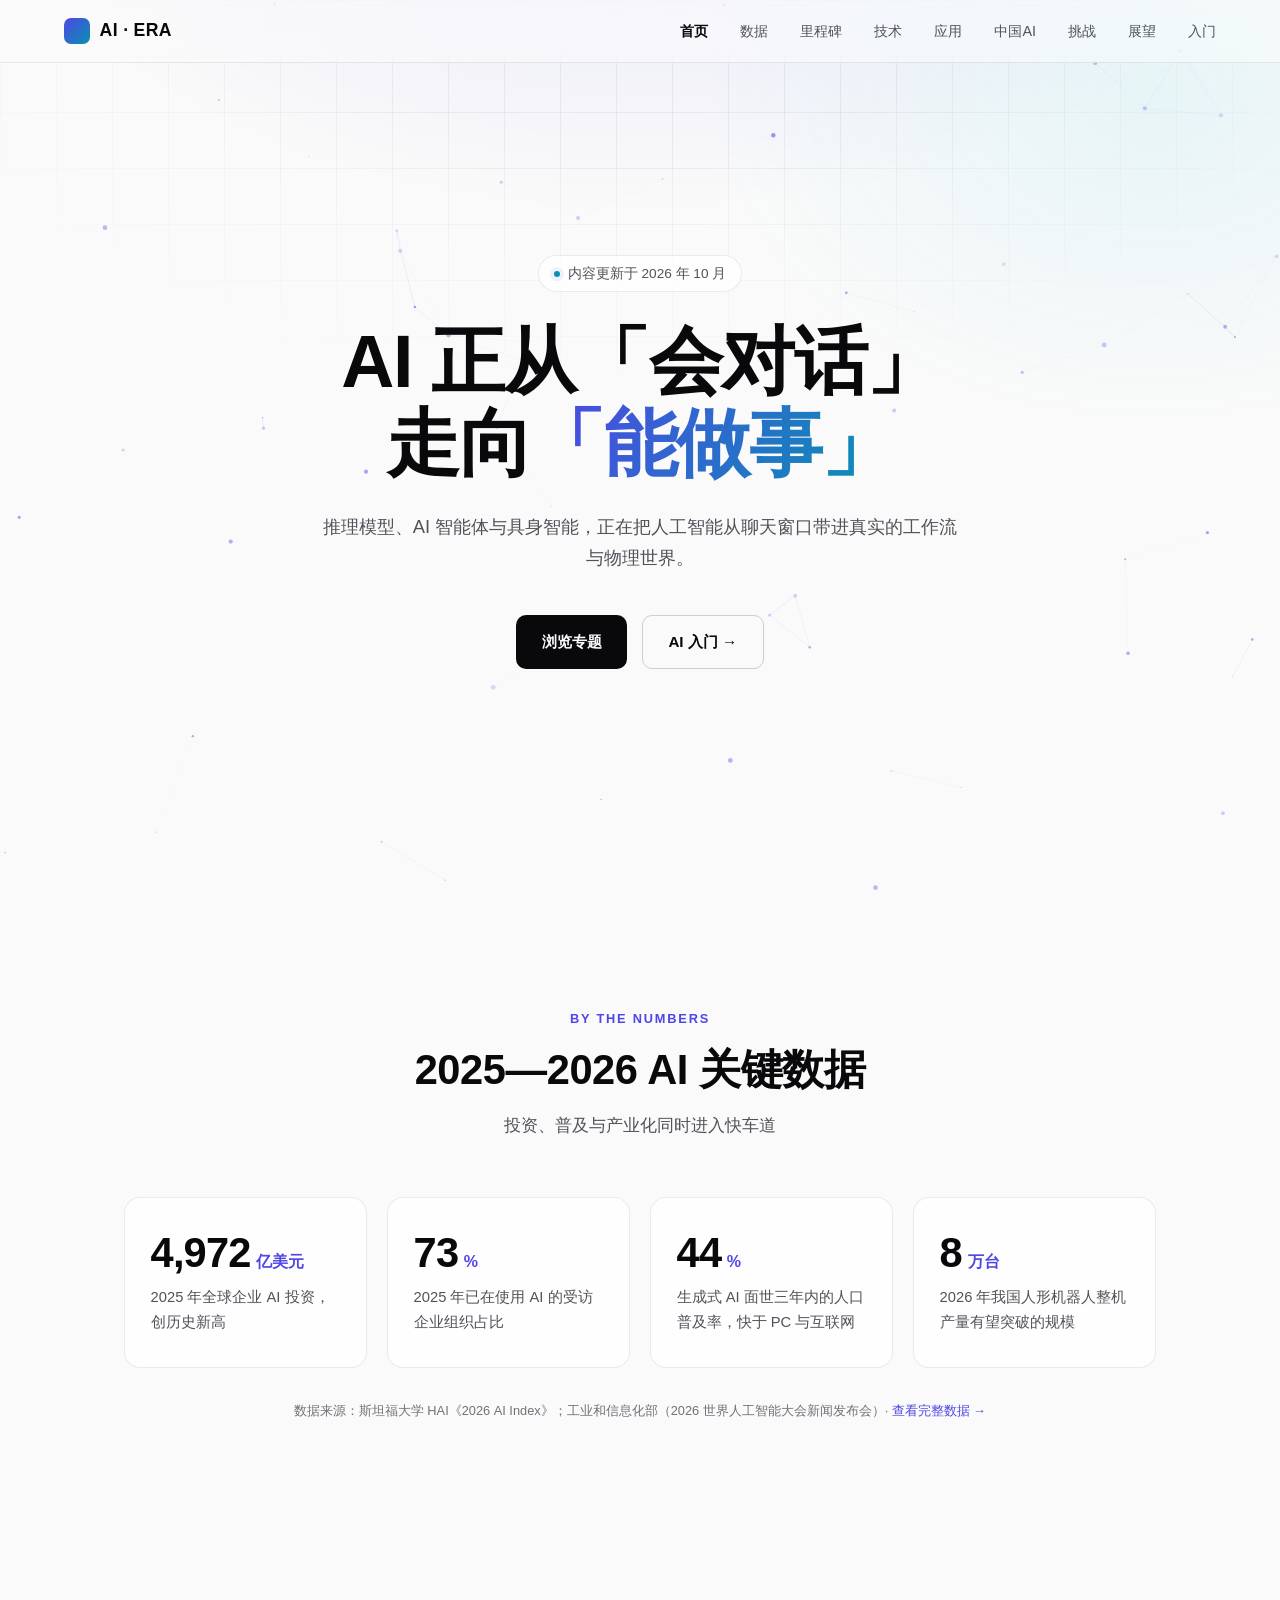
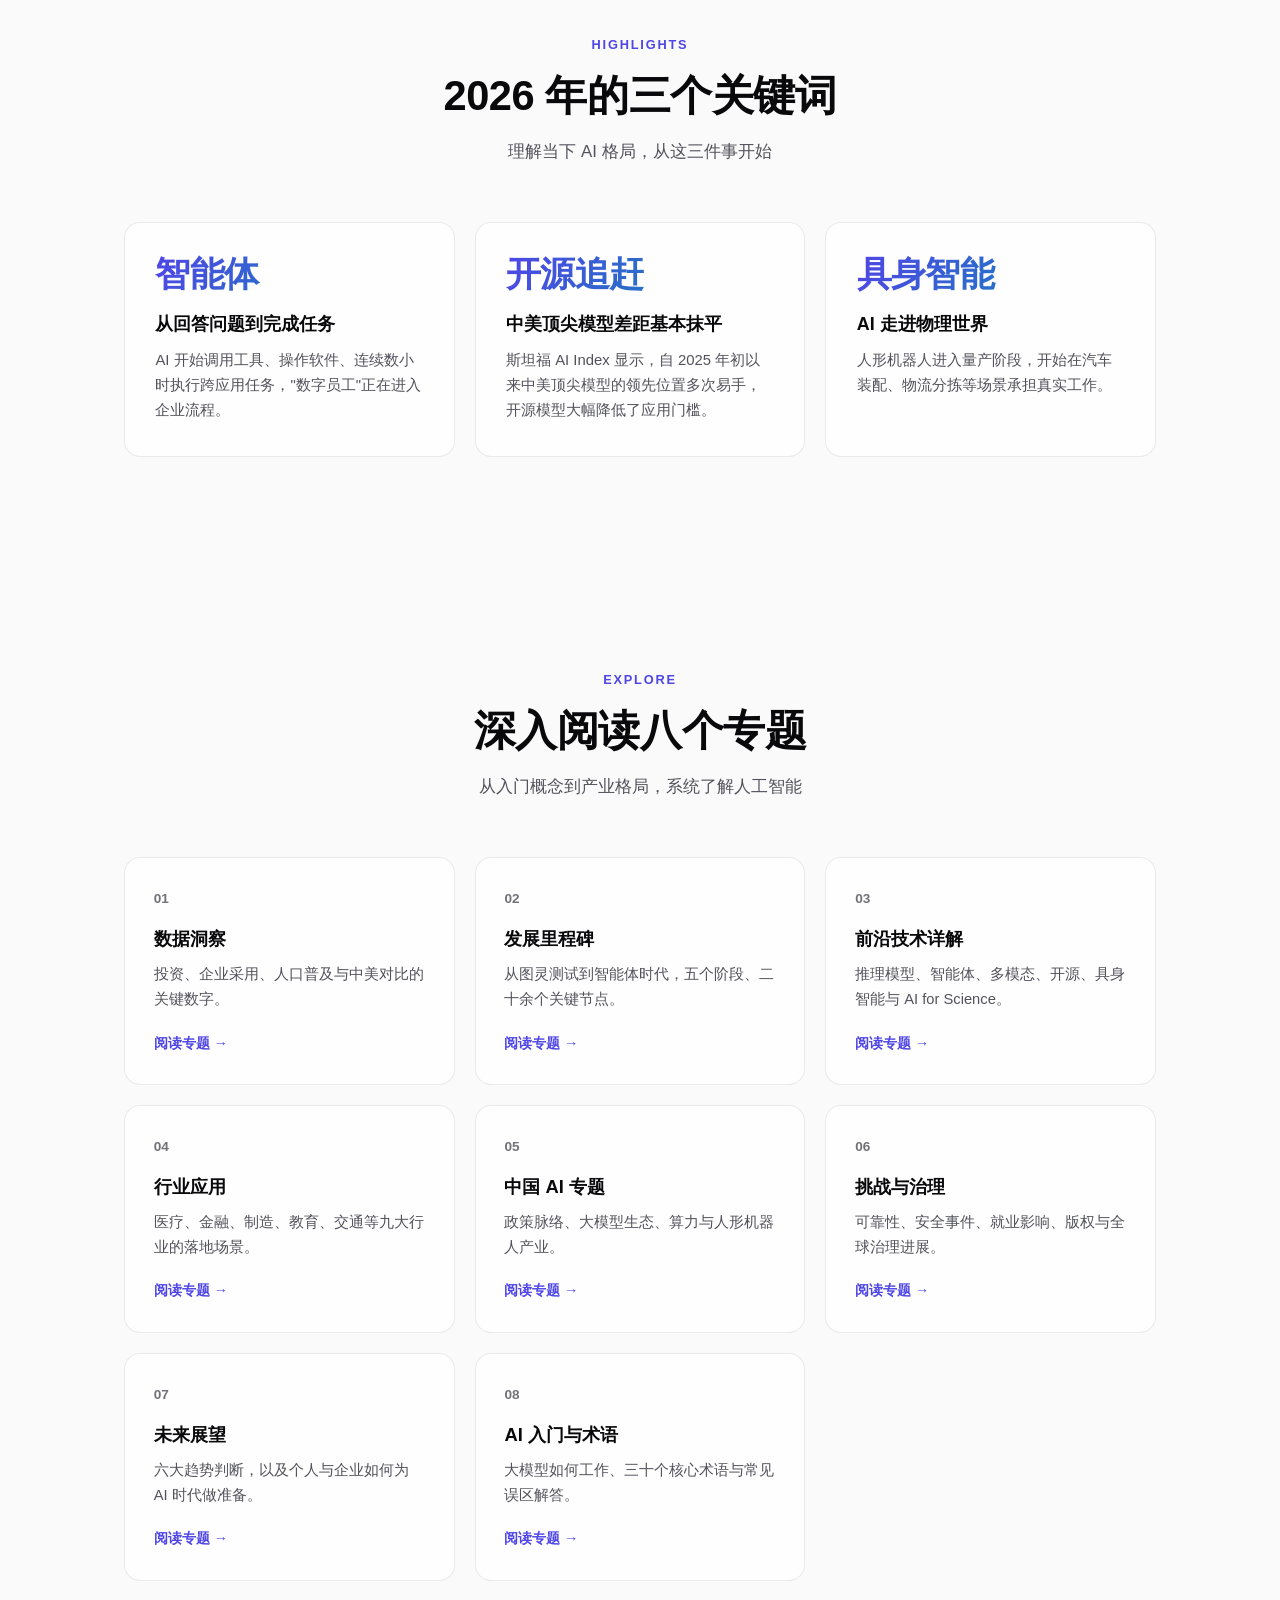
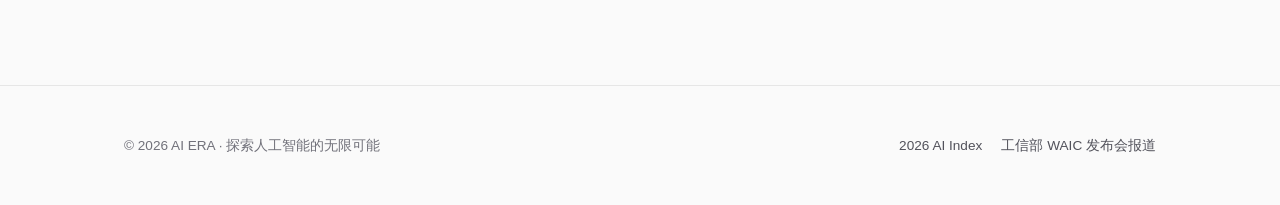
==== commit ea7567cf: "Add nested multi-page topics with hash routing - Home becomes a shell; nav loads pages/*.html into t" ====
--- a/index.html
+++ b/index.html
@@ -17,268 +17,164 @@
     <div class="bg-decor" aria-hidden="true"></div>
     <canvas id="particles-canvas" aria-hidden="true"></canvas>
 
-    <!-- 导航栏 -->
+    <!-- 导航栏：链接指向独立子页面，JS 可用时改写为 #/路由 在本页内嵌载入 -->
     <nav>
-        <a class="logo" href="#home"><span class="logo-mark" aria-hidden="true"></span>AI · ERA</a>
+        <a class="logo" href="index.html"><span class="logo-mark" aria-hidden="true"></span>AI · ERA</a>
         <button class="nav-toggle" type="button" aria-label="打开导航菜单" aria-expanded="false" aria-controls="nav-links">
             <span></span><span></span><span></span>
         </button>
         <ul class="nav-links" id="nav-links">
-            <li><a href="#home">首页</a></li>
-            <li><a href="#stats">数据</a></li>
-            <li><a href="#timeline">里程碑</a></li>
-            <li><a href="#technology">前沿技术</a></li>
-            <li><a href="#challenges">挑战</a></li>
-            <li><a href="#future">未来展望</a></li>
+            <li><a href="index.html">首页</a></li>
+            <li><a href="pages/stats.html">数据</a></li>
+            <li><a href="pages/timeline.html">里程碑</a></li>
+            <li><a href="pages/technology.html">技术</a></li>
+            <li><a href="pages/industries.html">应用</a></li>
+            <li><a href="pages/china.html">中国AI</a></li>
+            <li><a href="pages/challenges.html">挑战</a></li>
+            <li><a href="pages/future.html">展望</a></li>
+            <li><a href="pages/basics.html">入门</a></li>
         </ul>
     </nav>
 
-    <!-- Hero 区域 -->
-    <section class="hero" id="home">
-        <div class="container hero-content">
-            <div class="badge"><span class="badge-dot" aria-hidden="true"></span>内容更新于 2026 年 10 月</div>
-            <h1>AI 正从「会对话」<br>走向<span class="gradient-text">「能做事」</span></h1>
-            <p>推理模型、AI 智能体与具身智能，正在把人工智能从聊天窗口带进真实的工作流与物理世界。</p>
-            <div class="hero-actions">
-                <a href="#stats" class="btn btn-primary">查看最新数据</a>
-                <a href="#timeline" class="btn btn-ghost">发展里程碑 →</a>
-            </div>
-        </div>
-    </section>
-
-    <!-- 数据统计 -->
-    <section id="stats">
-        <div class="container">
-            <div class="section-title">
-                <span class="eyebrow">By the numbers</span>
-                <h2>2025—2026 AI 关键数据</h2>
-                <p>投资、普及与产业化同时进入快车道</p>
-            </div>
-            <div class="stats-grid">
-                <div class="card stat-card reveal">
-                    <div class="stat-number"><span class="stat-value" data-target="5817">5,817</span><span class="stat-unit">亿美元</span></div>
-                    <div class="stat-label">2025 年全球企业 AI 投资，创历史新高</div>
-                </div>
-                <div class="card stat-card reveal">
-                    <div class="stat-number"><span class="stat-value" data-target="88">88</span><span class="stat-unit">%</span></div>
-                    <div class="stat-label">2025 年已在使用 AI 的受访企业组织占比</div>
-                </div>
-                <div class="card stat-card reveal">
-                    <div class="stat-number"><span class="stat-value" data-target="53">53</span><span class="stat-unit">%</span></div>
-                    <div class="stat-label">生成式 AI 面世三年内的人口普及率，快于 PC 与互联网</div>
-                </div>
-                <div class="card stat-card reveal">
-                    <div class="stat-number"><span class="stat-value" data-target="10">10</span><span class="stat-unit">万台</span></div>
-                    <div class="stat-label">2026 年我国人形机器人整机产量有望突破的规模</div>
-                </div>
-            </div>
-            <p class="stats-source">数据来源：斯坦福大学 HAI《2026 AI Index》；工业和信息化部（2026 世界人工智能大会新闻发布会）</p>
-        </div>
-    </section>
-
-    <!-- 发展时间线 -->
-    <section id="timeline">
-        <div class="container">
-            <div class="section-title">
-                <span class="eyebrow">Milestones</span>
-                <h2>AI 发展里程碑</h2>
-                <p>从达特茅斯会议到智能体时代，七十年间的关键跃迁</p>
-            </div>
-            <div class="timeline">
-                <div class="timeline-item reveal">
-                    <div class="timeline-dot"></div>
-                    <div class="card timeline-content">
-                        <div class="timeline-year">1956</div>
-                        <h3>人工智能诞生</h3>
-                        <p>达特茅斯会议正式提出"人工智能"概念，麦卡锡、明斯基等先驱开启了 AI 研究的新纪元。</p>
+    <main id="app">
+        <!-- 首页视图 -->
+        <div id="home-view">
+            <!-- Hero 区域 -->
+            <section class="hero" id="home">
+                <div class="container hero-content">
+                    <div class="badge"><span class="badge-dot" aria-hidden="true"></span>内容更新于 2026 年 10 月</div>
+                    <h1>AI 正从「会对话」<br>走向<span class="gradient-text">「能做事」</span></h1>
+                    <p>推理模型、AI 智能体与具身智能，正在把人工智能从聊天窗口带进真实的工作流与物理世界。</p>
+                    <div class="hero-actions">
+                        <a href="#topics" class="btn btn-primary">浏览专题</a>
+                        <a href="pages/basics.html" class="btn btn-ghost">AI 入门 →</a>
                     </div>
                 </div>
-                <div class="timeline-item reveal">
-                    <div class="timeline-dot"></div>
-                    <div class="card timeline-content">
-                        <div class="timeline-year">2012</div>
-                        <h3>深度学习革命</h3>
-                        <p>AlexNet 在 ImageNet 竞赛中大幅领先，GPU 训练的卷积神经网络开启了深度学习的黄金时代。</p>
+            </section>
+
+            <!-- 关键数据 -->
+            <section id="overview">
+                <div class="container">
+                    <div class="section-title">
+                        <span class="eyebrow">By the numbers</span>
+                        <h2>2025—2026 AI 关键数据</h2>
+                        <p>投资、普及与产业化同时进入快车道</p>
+                    </div>
+                    <div class="stats-grid">
+                        <div class="card stat-card reveal">
+                            <div class="stat-number"><span class="stat-value" data-target="5817">5,817</span><span class="stat-unit">亿美元</span></div>
+                            <div class="stat-label">2025 年全球企业 AI 投资，创历史新高</div>
+                        </div>
+                        <div class="card stat-card reveal">
+                            <div class="stat-number"><span class="stat-value" data-target="88">88</span><span class="stat-unit">%</span></div>
+                            <div class="stat-label">2025 年已在使用 AI 的受访企业组织占比</div>
+                        </div>
+                        <div class="card stat-card reveal">
+                            <div class="stat-number"><span class="stat-value" data-target="53">53</span><span class="stat-unit">%</span></div>
+                            <div class="stat-label">生成式 AI 面世三年内的人口普及率，快于 PC 与互联网</div>
+                        </div>
+                        <div class="card stat-card reveal">
+                            <div class="stat-number"><span class="stat-value" data-target="10">10</span><span class="stat-unit">万台</span></div>
+                            <div class="stat-label">2026 年我国人形机器人整机产量有望突破的规模</div>
+                        </div>
+                    </div>
+                    <p class="stats-source">数据来源：斯坦福大学 HAI《2026 AI Index》；工业和信息化部（2026 世界人工智能大会新闻发布会）· <a href="pages/stats.html">查看完整数据 →</a></p>
+                </div>
+            </section>
+
+            <!-- 本期要点 -->
+            <section id="highlights">
+                <div class="container">
+                    <div class="section-title">
+                        <span class="eyebrow">Highlights</span>
+                        <h2>2026 年的三个关键词</h2>
+                        <p>理解当下 AI 格局，从这三件事开始</p>
+                    </div>
+                    <div class="challenge-grid">
+                        <div class="card challenge-card reveal">
+                            <span class="challenge-stat gradient-text">智能体</span>
+                            <h3>从回答问题到完成任务</h3>
+                            <p>AI 开始调用工具、操作软件、连续数小时执行跨应用任务，"数字员工"正在进入企业流程。</p>
+                        </div>
+                        <div class="card challenge-card reveal">
+                            <span class="challenge-stat gradient-text">开源追赶</span>
+                            <h3>中美顶尖模型差距基本抹平</h3>
+                            <p>斯坦福 AI Index 显示，自 2025 年初以来中美顶尖模型的领先位置多次易手，开源模型大幅降低了应用门槛。</p>
+                        </div>
+                        <div class="card challenge-card reveal">
+                            <span class="challenge-stat gradient-text">具身智能</span>
+                            <h3>AI 走进物理世界</h3>
+                            <p>人形机器人进入量产阶段，开始在汽车装配、物流分拣等场景承担真实工作。</p>
+                        </div>
                     </div>
                 </div>
-                <div class="timeline-item reveal">
-                    <div class="timeline-dot"></div>
-                    <div class="card timeline-content">
-                        <div class="timeline-year">2016</div>
-                        <h3>AlphaGo 击败李世石</h3>
-                        <p>DeepMind 的 AlphaGo 在围棋人机大战中获胜，深度强化学习展现出惊人潜力。</p>
+            </section>
+
+            <!-- 专题导航 -->
+            <section id="topics">
+                <div class="container">
+                    <div class="section-title">
+                        <span class="eyebrow">Explore</span>
+                        <h2>深入阅读八个专题</h2>
+                        <p>从入门概念到产业格局，系统了解人工智能</p>
+                    </div>
+                    <div class="topic-grid">
+                        <a class="card topic-card reveal" href="pages/stats.html">
+                            <span class="topic-index">01</span>
+                            <h3>数据洞察</h3>
+                            <p>投资、企业采用、人口普及与中美对比的关键数字。</p>
+                            <span class="topic-more">阅读专题 →</span>
+                        </a>
+                        <a class="card topic-card reveal" href="pages/timeline.html">
+                            <span class="topic-index">02</span>
+                            <h3>发展里程碑</h3>
+                            <p>从图灵测试到智能体时代，五个阶段、二十余个关键节点。</p>
+                            <span class="topic-more">阅读专题 →</span>
+                        </a>
+                        <a class="card topic-card reveal" href="pages/technology.html">
+                            <span class="topic-index">03</span>
+                            <h3>前沿技术详解</h3>
+                            <p>推理模型、智能体、多模态、开源、具身智能与 AI for Science。</p>
+                            <span class="topic-more">阅读专题 →</span>
+                        </a>
+                        <a class="card topic-card reveal" href="pages/industries.html">
+                            <span class="topic-index">04</span>
+                            <h3>行业应用</h3>
+                            <p>医疗、金融、制造、教育、交通等九大行业的落地场景。</p>
+                            <span class="topic-more">阅读专题 →</span>
+                        </a>
+                        <a class="card topic-card reveal" href="pages/china.html">
+                            <span class="topic-index">05</span>
+                            <h3>中国 AI 专题</h3>
+                            <p>政策脉络、大模型生态、算力与人形机器人产业。</p>
+                            <span class="topic-more">阅读专题 →</span>
+                        </a>
+                        <a class="card topic-card reveal" href="pages/challenges.html">
+                            <span class="topic-index">06</span>
+                            <h3>挑战与治理</h3>
+                            <p>可靠性、安全事件、就业影响、版权与全球治理进展。</p>
+                            <span class="topic-more">阅读专题 →</span>
+                        </a>
+                        <a class="card topic-card reveal" href="pages/future.html">
+                            <span class="topic-index">07</span>
+                            <h3>未来展望</h3>
+                            <p>六大趋势判断，以及个人与企业如何为 AI 时代做准备。</p>
+                            <span class="topic-more">阅读专题 →</span>
+                        </a>
+                        <a class="card topic-card reveal" href="pages/basics.html">
+                            <span class="topic-index">08</span>
+                            <h3>AI 入门与术语</h3>
+                            <p>大模型如何工作、三十个核心术语与常见误区解答。</p>
+                            <span class="topic-more">阅读专题 →</span>
+                        </a>
                     </div>
                 </div>
-                <div class="timeline-item reveal">
-                    <div class="timeline-dot"></div>
-                    <div class="card timeline-content">
-                        <div class="timeline-year">2017</div>
-                        <h3>Transformer 架构问世</h3>
-                        <p>论文《Attention Is All You Need》提出 Transformer，成为此后几乎所有大语言模型的基础架构。</p>
-                    </div>
-                </div>
-                <div class="timeline-item reveal">
-                    <div class="timeline-dot"></div>
-                    <div class="card timeline-content">
-                        <div class="timeline-year">2022</div>
-                        <h3>ChatGPT 引爆生成式 AI</h3>
-                        <p>ChatGPT 发布后迅速风靡全球，大语言模型第一次真正走进大众的日常生活与工作。</p>
-                    </div>
-                </div>
-                <div class="timeline-item reveal">
-                    <div class="timeline-dot"></div>
-                    <div class="card timeline-content">
-                        <div class="timeline-year">2024</div>
-                        <h3>推理模型与诺贝尔奖</h3>
-                        <p>"先思考再回答"的推理模型出现，数学与编程能力大幅跃升；诺贝尔物理学奖与化学奖分别授予神经网络与蛋白质结构预测研究。</p>
-                    </div>
-                </div>
-                <div class="timeline-item is-recent reveal">
-                    <div class="timeline-dot"></div>
-                    <div class="card timeline-content">
-                        <div class="timeline-year">2025</div>
-                        <h3>开源推理与智能体元年</h3>
-                        <p>DeepSeek-R1 以低成本开源推理模型震动业界；编程与办公智能体普及，AI 在国际数学奥林匹克竞赛中达到金牌水平。</p>
-                    </div>
-                </div>
-                <div class="timeline-item is-recent reveal">
-                    <div class="timeline-dot"></div>
-                    <div class="card timeline-content">
-                        <div class="timeline-year">2026</div>
-                        <h3>从对话到执行</h3>
-                        <p>智能体开始连续数小时跨应用完成任务；中美顶尖模型性能差距基本抹平；人形机器人进入量产阶段。</p>
-                    </div>
-                </div>
-            </div>
+            </section>
         </div>
-    </section>
 
-    <!-- 前沿技术 -->
-    <section id="technology">
-        <div class="container">
-            <div class="section-title">
-                <span class="eyebrow">Frontier</span>
-                <h2>当下最重要的六个技术方向</h2>
-                <p>能力边界持续外扩，AI 正从工具变成协作者</p>
-            </div>
-            <div class="tech-grid">
-                <div class="card tech-card reveal">
-                    <div class="tech-icon" aria-hidden="true">
-                        <svg viewBox="0 0 24 24" fill="none" stroke="currentColor" stroke-width="1.75" stroke-linecap="round" stroke-linejoin="round"><path d="M9 18h6M10 22h4M12 2a7 7 0 0 0-4 12.7c.6.5 1 1.3 1 2.1V18h6v-1.2c0-.8.4-1.6 1-2.1A7 7 0 0 0 12 2z"/></svg>
-                    </div>
-                    <h3>推理模型</h3>
-                    <p>通过强化学习与更长的思考链"先想后答"，在竞赛数学、编程与博士级科学问题上已达到或超越人类专家水平。</p>
-                </div>
-                <div class="card tech-card reveal">
-                    <div class="tech-icon" aria-hidden="true">
-                        <svg viewBox="0 0 24 24" fill="none" stroke="currentColor" stroke-width="1.75" stroke-linecap="round" stroke-linejoin="round"><rect x="4" y="8" width="16" height="12" rx="3"/><path d="M12 8V5"/><circle cx="12" cy="4" r="1"/><path d="M9 13v1M15 13v1"/></svg>
-                    </div>
-                    <h3>AI 智能体</h3>
-                    <p>调用工具、操作电脑、跨应用协作，自主完成写代码、做分析、处理流程等多步骤任务；MCP 等开放协议让智能体接入更多系统。</p>
-                </div>
-                <div class="card tech-card reveal">
-                    <div class="tech-icon" aria-hidden="true">
-                        <svg viewBox="0 0 24 24" fill="none" stroke="currentColor" stroke-width="1.75" stroke-linecap="round" stroke-linejoin="round"><rect x="3" y="5" width="18" height="14" rx="3"/><path d="m10 9 5 3-5 3z"/></svg>
-                    </div>
-                    <h3>多模态生成</h3>
-                    <p>文本、图像、语音与视频统一建模，视频生成已能同步产出画面与声音，内容创作进入人机协作的新阶段。</p>
-                </div>
-                <div class="card tech-card reveal">
-                    <div class="tech-icon" aria-hidden="true">
-                        <svg viewBox="0 0 24 24" fill="none" stroke="currentColor" stroke-width="1.75" stroke-linecap="round" stroke-linejoin="round"><circle cx="6" cy="6" r="2"/><circle cx="6" cy="18" r="2"/><circle cx="18" cy="8" r="2"/><path d="M6 8v8M18 10c0 4-6 3-10 6.5"/></svg>
-                    </div>
-                    <h3>开源大模型</h3>
-                    <p>DeepSeek、通义千问、Kimi 等开源模型快速追赶，显著降低了企业部署与二次开发的门槛，开源生态日益繁荣。</p>
-                </div>
-                <div class="card tech-card reveal">
-                    <div class="tech-icon" aria-hidden="true">
-                        <svg viewBox="0 0 24 24" fill="none" stroke="currentColor" stroke-width="1.75" stroke-linecap="round" stroke-linejoin="round"><circle cx="12" cy="5" r="2"/><path d="M9 22v-6l-2.5-3.5L9 9h6l2.5 3.5L15 16v6"/></svg>
-                    </div>
-                    <h3>具身智能</h3>
-                    <p>视觉-语言-动作（VLA）模型让机器人听懂指令、完成操作，人形机器人正从实验室走向汽车装配、物流分拣等真实场景。</p>
-                </div>
-                <div class="card tech-card reveal">
-                    <div class="tech-icon" aria-hidden="true">
-                        <svg viewBox="0 0 24 24" fill="none" stroke="currentColor" stroke-width="1.75" stroke-linecap="round" stroke-linejoin="round"><path d="M9 3h6M10 3v6l-5.5 9.5A2 2 0 0 0 6.2 21.5h11.6a2 2 0 0 0 1.7-3L14 9V3"/><path d="M7.5 15h9"/></svg>
-                    </div>
-                    <h3>AI for Science</h3>
-                    <p>从蛋白质结构预测到新材料与新药发现，AI 正成为科研的基础设施，大幅缩短从假设到验证的周期。</p>
-                </div>
-            </div>
-        </div>
-    </section>
-
-    <!-- 挑战 -->
-    <section id="challenges">
-        <div class="container">
-            <div class="section-title">
-                <span class="eyebrow">Challenges</span>
-                <h2>高速发展背后的挑战</h2>
-                <p>能力扩张的速度，快于周边体系的适应速度</p>
-            </div>
-            <div class="challenge-grid">
-                <div class="card challenge-card reveal">
-                    <span class="challenge-stat gradient-text">约 1/3</span>
-                    <h3>能力边界参差不齐</h3>
-                    <p>能在奥数竞赛中拿到金牌的模型，读模拟时钟的准确率却只有一半左右；智能体在结构化任务中仍有约三分之一会失败。</p>
-                </div>
-                <div class="card challenge-card reveal">
-                    <span class="challenge-stat gradient-text">233 → 362</span>
-                    <h3>AI 安全事件上升</h3>
-                    <p>有记录的 AI 相关事件一年内从 233 起增至 362 起，安全评估与透明度建设仍落后于能力增长。</p>
-                </div>
-                <div class="card challenge-card reveal">
-                    <span class="challenge-stat gradient-text">23%</span>
-                    <h3>社会信任有待建立</h3>
-                    <p>仅 23% 的美国公众认为 AI 对就业市场的影响是积极的，教育、就业与治理体系都需要加快适应。</p>
-                </div>
-            </div>
-            <p class="stats-source">数据来源：斯坦福大学 HAI《2026 AI Index》</p>
-        </div>
-    </section>
-
-    <!-- 未来展望 -->
-    <section id="future">
-        <div class="container">
-            <div class="section-title">
-                <span class="eyebrow">Outlook</span>
-                <h2>未来前景展望</h2>
-                <p>下一个十年，AI 将走向何方</p>
-            </div>
-            <div class="future-grid">
-                <div class="card future-card reveal">
-                    <span class="future-index">01</span>
-                    <h3>长时程智能体</h3>
-                    <p>任务时长从分钟级延伸到天级，智能体将成为"数字员工"，人更多负责设定目标、把关质量与承担责任。</p>
-                </div>
-                <div class="card future-card reveal">
-                    <span class="future-index">02</span>
-                    <h3>迈向通用人工智能</h3>
-                    <p>跨领域推理、持续学习与可靠性是通往 AGI 的关键门槛，补齐"参差不齐"的能力短板将成为研究重点。</p>
-                </div>
-                <div class="card future-card reveal">
-                    <span class="future-index">03</span>
-                    <h3>具身智能规模化</h3>
-                    <p>随着量产与成本下降，机器人将从示范场景走向工厂、仓储与家庭，形成感知-决策-执行的完整闭环。</p>
-                </div>
-                <div class="card future-card reveal">
-                    <span class="future-index">04</span>
-                    <h3>科学发现加速</h3>
-                    <p>AI 科研助手将参与提出假设、设计实验与分析数据，在材料、能源与生命科学领域加速突破。</p>
-                </div>
-                <div class="card future-card reveal">
-                    <span class="future-index">05</span>
-                    <h3>治理与安全并进</h3>
-                    <p>欧盟《人工智能法》分阶段落地，我国推行 AI 生成内容标识制度，安全评估与国际协作将成为行业基础设施。</p>
-                </div>
-                <div class="card future-card reveal">
-                    <span class="future-index">06</span>
-                    <h3>人机协作新范式</h3>
-                    <p>AI 不是替代人类，而是增强人类。个性化教育与终身学习将帮助更多人掌握与 AI 协作的能力。</p>
-                </div>
-            </div>
-        </div>
-    </section>
+        <!-- 子页面视图：路由切换时把 pages/*.html 中的 .page 内容载入这里 -->
+        <div id="page-view" hidden></div>
+    </main>
 
     <!-- 页脚 -->
     <footer>
--- a/style.css
+++ b/style.css
@@ -604,6 +604,581 @@
     gap: 0.4rem 1.2rem;
 }
 
+.stats-source a,
+.prose a,
+.source-list a {
+    color: var(--accent);
+    text-decoration: none;
+}
+
+.stats-source a:hover,
+.prose a:hover,
+.source-list a:hover {
+    text-decoration: underline;
+}
+
+.nav-links a[aria-current="page"] {
+    color: var(--text);
+    font-weight: 600;
+}
+
+/* ========== 首页专题导航 ========== */
+.topic-grid {
+    display: grid;
+    grid-template-columns: repeat(auto-fit, minmax(250px, 1fr));
+    gap: 1.25rem;
+}
+
+.topic-card {
+    display: flex;
+    flex-direction: column;
+    padding: 1.8rem;
+    color: inherit;
+    text-decoration: none;
+}
+
+.topic-index {
+    margin-bottom: 0.8rem;
+    color: var(--text-subtle);
+    font-size: 0.85rem;
+    font-weight: 600;
+    font-variant-numeric: tabular-nums;
+}
+
+.topic-card h3 {
+    font-size: 1.15rem;
+    margin-bottom: 0.5rem;
+}
+
+.topic-card p {
+    flex: 1;
+    color: var(--text-muted);
+    font-size: 0.92rem;
+    margin-bottom: 1.2rem;
+}
+
+.topic-more {
+    color: var(--accent);
+    font-size: 0.88rem;
+    font-weight: 600;
+}
+
+/* ========== 子页面通用结构 ========== */
+.page-hero {
+    padding-top: 8.5rem;
+    padding-bottom: 2rem;
+}
+
+.breadcrumb {
+    display: flex;
+    flex-wrap: wrap;
+    gap: 0.5rem;
+    margin-bottom: 1.5rem;
+    color: var(--text-subtle);
+    font-size: 0.85rem;
+}
+
+.breadcrumb a {
+    color: var(--text-muted);
+    text-decoration: none;
+}
+
+.breadcrumb a:hover {
+    color: var(--text);
+}
+
+.page-hero h1 {
+    font-size: clamp(2.1rem, 5vw, 3.3rem);
+    line-height: 1.15;
+    letter-spacing: -0.02em;
+    margin-bottom: 1.1rem;
+}
+
+.page-hero h1:focus {
+    outline: none;
+}
+
+.lead {
+    max-width: 760px;
+    color: var(--text-muted);
+    font-size: 1.12rem;
+}
+
+.page-meta {
+    display: flex;
+    flex-wrap: wrap;
+    gap: 0.5rem;
+    margin-top: 1.5rem;
+}
+
+.tag {
+    display: inline-block;
+    padding: 0.2rem 0.7rem;
+    border: 1px solid var(--border);
+    border-radius: 999px;
+    background: var(--surface);
+    color: var(--text-muted);
+    font-size: 0.8rem;
+}
+
+.page-section {
+    padding: 2.5rem 0;
+}
+
+.page-section h2 {
+    font-size: clamp(1.4rem, 3vw, 1.75rem);
+    letter-spacing: -0.01em;
+    margin-bottom: 0.6rem;
+}
+
+.section-desc {
+    max-width: 760px;
+    color: var(--text-muted);
+    margin-bottom: 1.6rem;
+}
+
+.grid-2,
+.grid-3 {
+    display: grid;
+    gap: 1.25rem;
+}
+
+.grid-2 {
+    grid-template-columns: repeat(auto-fit, minmax(320px, 1fr));
+}
+
+.grid-3 {
+    grid-template-columns: repeat(auto-fit, minmax(260px, 1fr));
+}
+
+.info-card {
+    padding: 1.6rem 1.7rem;
+}
+
+.info-card h3 {
+    font-size: 1.1rem;
+    margin-bottom: 0.5rem;
+}
+
+.info-card h4 {
+    margin: 1rem 0 0.35rem;
+    color: var(--accent);
+    font-size: 0.82rem;
+    font-weight: 600;
+    letter-spacing: 0.06em;
+}
+
+.info-card p,
+.info-card li {
+    color: var(--text-muted);
+    font-size: 0.93rem;
+}
+
+.info-card .card-kicker {
+    display: block;
+    margin-bottom: 0.4rem;
+    color: var(--accent);
+    font-size: 0.8rem;
+    font-weight: 600;
+}
+
+/* 自定义圆点列表 */
+.dot-list {
+    list-style: none;
+}
+
+.dot-list li {
+    position: relative;
+    padding-left: 1.1rem;
+    margin-bottom: 0.35rem;
+}
+
+.dot-list li::before {
+    content: '';
+    position: absolute;
+    left: 0;
+    top: 0.7em;
+    width: 5px;
+    height: 5px;
+    border-radius: 50%;
+    background: var(--accent);
+}
+
+.prose {
+    max-width: 780px;
+}
+
+.prose p {
+    color: var(--text-muted);
+    margin-bottom: 1rem;
+}
+
+.prose strong {
+    color: var(--text);
+}
+
+.callout {
+    margin-top: 1.5rem;
+    padding: 1.1rem 1.3rem;
+    border: 1px solid var(--border);
+    border-left: 3px solid var(--accent);
+    border-radius: 10px;
+    background: var(--accent-soft);
+    color: var(--text-muted);
+    font-size: 0.93rem;
+}
+
+.callout strong {
+    color: var(--text);
+}
+
+/* 条形图 */
+.bar-chart {
+    padding: 1.6rem 1.7rem;
+}
+
+.bar-chart h3 {
+    font-size: 1.05rem;
+    margin-bottom: 1.2rem;
+}
+
+.bar-row {
+    display: grid;
+    grid-template-columns: 6.5rem 1fr 4.5rem;
+    align-items: center;
+    gap: 0.9rem;
+    margin-bottom: 0.9rem;
+    font-size: 0.9rem;
+}
+
+.bar-label {
+    color: var(--text-muted);
+}
+
+.bar-value {
+    text-align: right;
+    font-weight: 600;
+    font-variant-numeric: tabular-nums;
+}
+
+.bar-track {
+    height: 10px;
+    border-radius: 999px;
+    background: var(--border);
+    overflow: hidden;
+}
+
+.bar-fill {
+    height: 100%;
+    width: var(--value);
+    border-radius: inherit;
+    background: linear-gradient(90deg, var(--accent), var(--accent-2));
+    transform-origin: left;
+    transition: transform 1.1s cubic-bezier(0.22, 1, 0.36, 1) 0.2s;
+}
+
+.js .reveal .bar-fill {
+    transform: scaleX(0);
+}
+
+.js .reveal.visible .bar-fill {
+    transform: scaleX(1);
+}
+
+.chart-note {
+    margin-top: 0.4rem;
+    color: var(--text-subtle);
+    font-size: 0.8rem;
+}
+
+/* 表格 */
+.table-wrap {
+    overflow-x: auto;
+    border: 1px solid var(--border);
+    border-radius: 14px;
+    background: var(--surface);
+}
+
+.data-table {
+    width: 100%;
+    min-width: 560px;
+    border-collapse: collapse;
+    font-size: 0.92rem;
+}
+
+.data-table th,
+.data-table td {
+    padding: 0.85rem 1.1rem;
+    border-bottom: 1px solid var(--border);
+    text-align: left;
+    vertical-align: top;
+}
+
+.data-table th {
+    color: var(--text-subtle);
+    font-size: 0.8rem;
+    font-weight: 600;
+    letter-spacing: 0.04em;
+}
+
+.data-table td {
+    color: var(--text-muted);
+}
+
+.data-table td:first-child {
+    color: var(--text);
+    font-weight: 600;
+    white-space: nowrap;
+}
+
+.data-table tr:last-child td {
+    border-bottom: 0;
+}
+
+/* 里程碑页的阶段标题 */
+.era-title {
+    position: relative;
+    z-index: 2;
+    width: fit-content;
+    margin: 0 auto 2.2rem;
+    padding: 0.35rem 1rem;
+    border: 1px solid var(--border-strong);
+    border-radius: 999px;
+    background: var(--bg);
+    color: var(--text);
+    font-size: 0.9rem;
+    font-weight: 600;
+}
+
+/* 技术栈分层图 */
+.stack {
+    display: grid;
+    gap: 0.6rem;
+}
+
+.stack-layer {
+    display: grid;
+    grid-template-columns: 9rem 1fr;
+    gap: 1rem;
+    align-items: center;
+    padding: 1rem 1.3rem;
+}
+
+.stack-layer strong {
+    font-size: 0.98rem;
+}
+
+.stack-layer span {
+    color: var(--text-muted);
+    font-size: 0.9rem;
+}
+
+/* 技术详解卡片 */
+.tech-detail {
+    padding: 2rem;
+}
+
+.tech-detail-head {
+    display: flex;
+    align-items: center;
+    gap: 1rem;
+    margin-bottom: 1rem;
+}
+
+.tech-detail-head .tech-icon {
+    margin-bottom: 0;
+}
+
+.tech-detail-head h3 {
+    font-size: 1.3rem;
+}
+
+.tech-detail > p {
+    color: var(--text-muted);
+    margin-bottom: 1.2rem;
+}
+
+.detail-grid {
+    display: grid;
+    grid-template-columns: repeat(auto-fit, minmax(220px, 1fr));
+    gap: 1rem 1.6rem;
+}
+
+.detail-grid h4 {
+    margin-bottom: 0.35rem;
+    color: var(--accent);
+    font-size: 0.82rem;
+    font-weight: 600;
+    letter-spacing: 0.06em;
+}
+
+.detail-grid p,
+.detail-grid li {
+    color: var(--text-muted);
+    font-size: 0.92rem;
+}
+
+.stack-list {
+    display: grid;
+    gap: 1.25rem;
+}
+
+/* 术语表 */
+.glossary {
+    display: grid;
+    grid-template-columns: repeat(auto-fit, minmax(280px, 1fr));
+    gap: 1rem;
+}
+
+.term {
+    padding: 1.3rem 1.4rem;
+}
+
+.term dt {
+    margin-bottom: 0.35rem;
+    font-weight: 700;
+}
+
+.term dt small {
+    margin-left: 0.4rem;
+    color: var(--text-subtle);
+    font-size: 0.78rem;
+    font-weight: 500;
+}
+
+.term dd {
+    color: var(--text-muted);
+    font-size: 0.9rem;
+}
+
+/* 常见问题折叠 */
+.faq {
+    display: grid;
+    gap: 0.75rem;
+    max-width: 860px;
+}
+
+.faq details {
+    padding: 1.1rem 1.4rem;
+}
+
+.faq summary {
+    cursor: pointer;
+    font-weight: 600;
+    list-style: none;
+    display: flex;
+    justify-content: space-between;
+    gap: 1rem;
+}
+
+.faq summary::-webkit-details-marker {
+    display: none;
+}
+
+.faq summary::after {
+    content: '+';
+    color: var(--accent);
+    font-size: 1.2rem;
+    line-height: 1.4;
+    transition: transform 0.2s;
+}
+
+.faq details[open] summary::after {
+    transform: rotate(45deg);
+}
+
+.faq details p {
+    margin-top: 0.7rem;
+    color: var(--text-muted);
+    font-size: 0.93rem;
+}
+
+/* 来源列表 */
+.source-list {
+    color: var(--text-subtle);
+    font-size: 0.85rem;
+}
+
+.source-list li {
+    margin-bottom: 0.3rem;
+}
+
+/* 上一篇 / 下一篇 */
+.page-pager {
+    display: grid;
+    grid-template-columns: repeat(auto-fit, minmax(240px, 1fr));
+    gap: 1rem;
+    padding-top: 2rem;
+    padding-bottom: 5rem;
+}
+
+.pager-link {
+    display: block;
+    padding: 1.2rem 1.4rem;
+    color: inherit;
+    text-decoration: none;
+}
+
+.pager-link small {
+    display: block;
+    margin-bottom: 0.2rem;
+    color: var(--text-subtle);
+    font-size: 0.8rem;
+}
+
+.pager-link strong {
+    font-size: 1.02rem;
+}
+
+.pager-link.next {
+    text-align: right;
+}
+
+.pager-link.next:only-child {
+    grid-column: -2;
+}
+
+/* 载入中 / 出错提示 */
+.page-message {
+    min-height: 70vh;
+    padding-top: 10rem;
+    padding-bottom: 4rem;
+    text-align: center;
+}
+
+.page-message h1 {
+    font-size: 2rem;
+    margin-bottom: 0.8rem;
+}
+
+.page-message h1:focus {
+    outline: none;
+}
+
+.page-message p {
+    color: var(--text-muted);
+    margin-bottom: 1.6rem;
+}
+
+.page-loading {
+    animation: pulse 1.2s ease-in-out infinite;
+}
+
+@keyframes pulse {
+    50% { opacity: 0.4; }
+}
+
+/* 独立打开子页面时的简易页头 */
+.back-link {
+    color: var(--text-muted);
+    font-size: 0.9rem;
+    text-decoration: none;
+}
+
+.back-link:hover {
+    color: var(--text);
+}
+
 /* ========== 滚动渐显：只在 JS 可用时先隐藏 ========== */
 .js .reveal {
     opacity: 0;
@@ -616,7 +1191,13 @@
 }
 
 /* ========== 响应式 ========== */
-@media (max-width: 768px) {
+@media (max-width: 1020px) {
+    .nav-links {
+        gap: 1.3rem;
+    }
+}
+
+@media (max-width: 900px) {
     /* 无 JS 时导航链接换行显示，保证仍可使用 */
     nav {
         flex-wrap: wrap;
@@ -638,25 +1219,31 @@
         top: 100%;
         left: 0;
         right: 0;
-        flex-direction: column;
-        gap: 0;
+        grid-template-columns: 1fr 1fr;
+        gap: 0 1.5rem;
         padding: 0.5rem 5% 1rem;
         background: var(--bg);
         border-bottom: 1px solid var(--border);
     }
 
     .js .nav-links.open {
-        display: flex;
+        display: grid;
     }
 
     .js .nav-links a {
         display: block;
-        padding: 0.75rem 0;
+        padding: 0.7rem 0;
         font-size: 1rem;
     }
-
+}
+
+@media (max-width: 768px) {
     section {
         padding: 5rem 0;
+    }
+
+    .page-section {
+        padding: 2rem 0;
     }
 
     .timeline::before {
@@ -674,6 +1261,28 @@
 
     .timeline-dot {
         left: 20px;
+    }
+
+    .era-title {
+        margin-left: 0;
+    }
+
+    .stack-layer {
+        grid-template-columns: 1fr;
+        gap: 0.2rem;
+    }
+
+    .bar-row {
+        grid-template-columns: 5rem 1fr 3.8rem;
+        gap: 0.6rem;
+    }
+
+    .grid-2 {
+        grid-template-columns: 1fr;
+    }
+
+    .pager-link.next:only-child {
+        grid-column: auto;
     }
 }
 
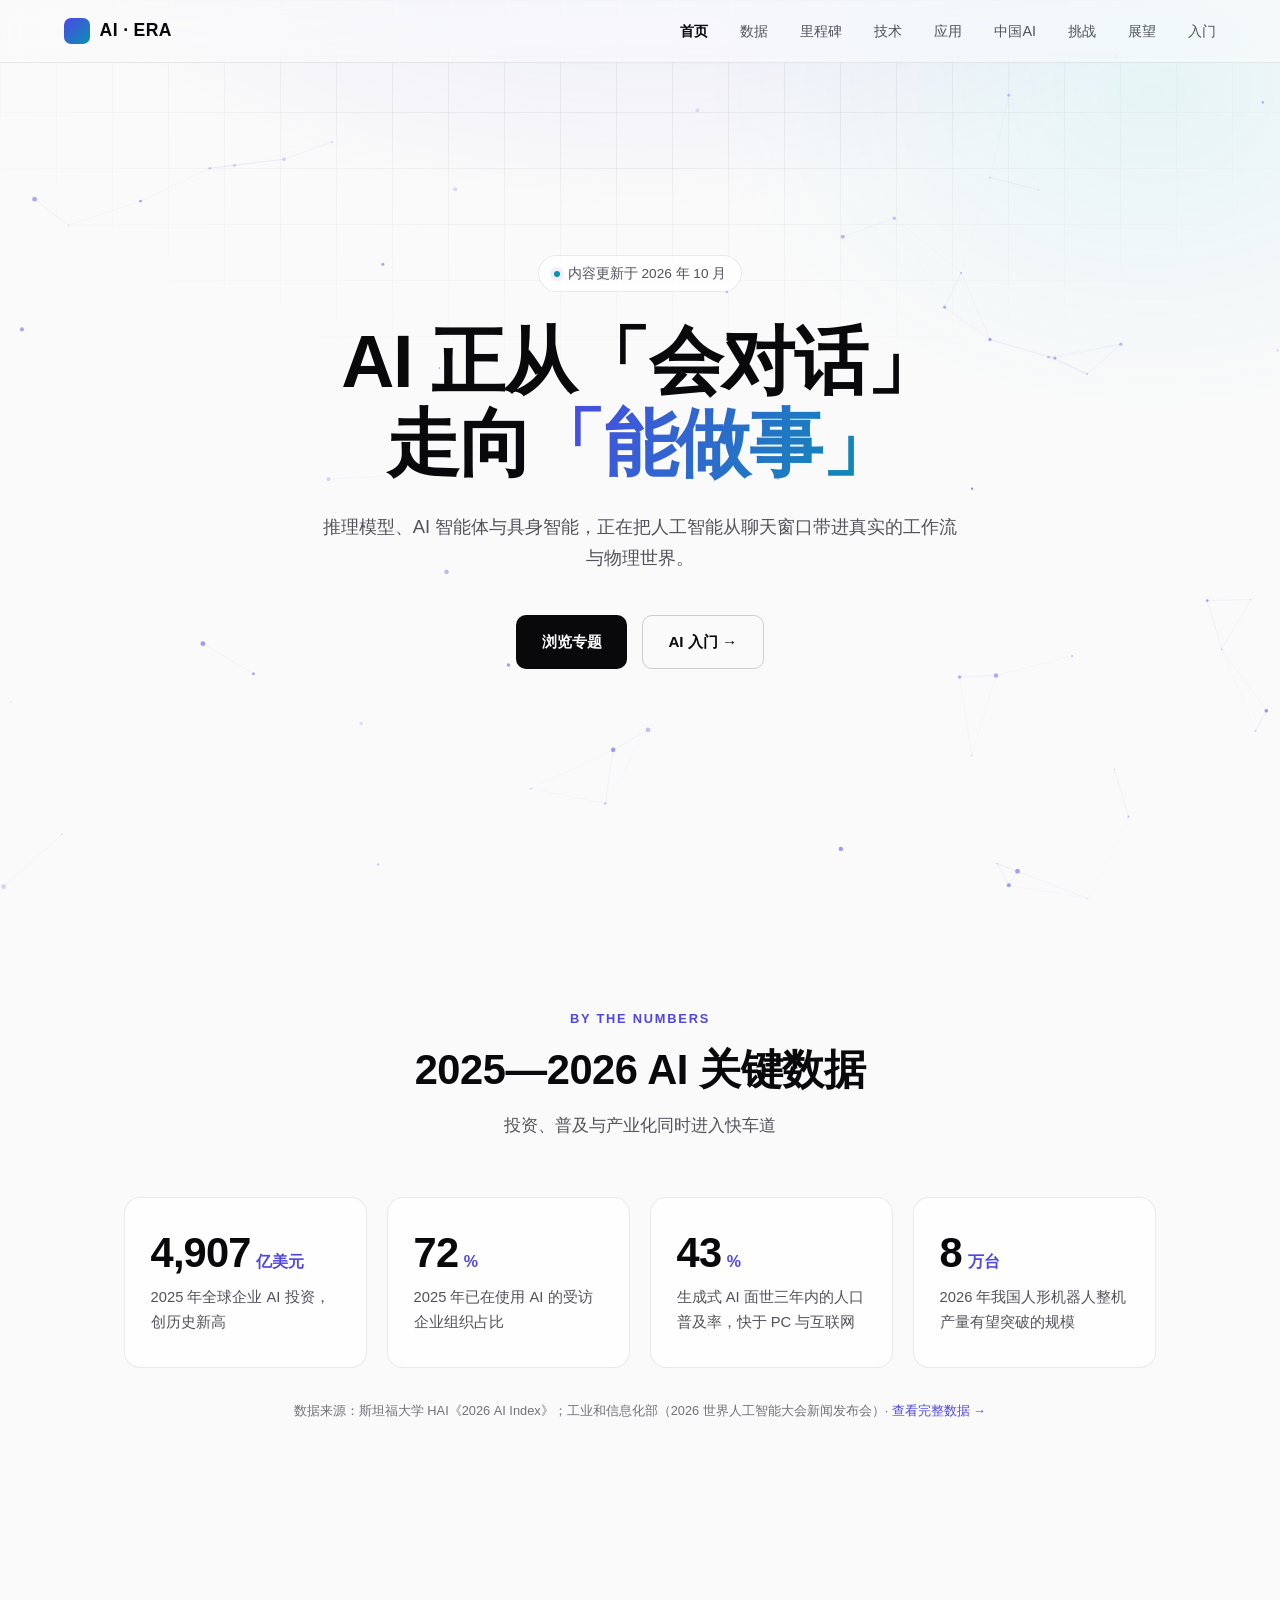
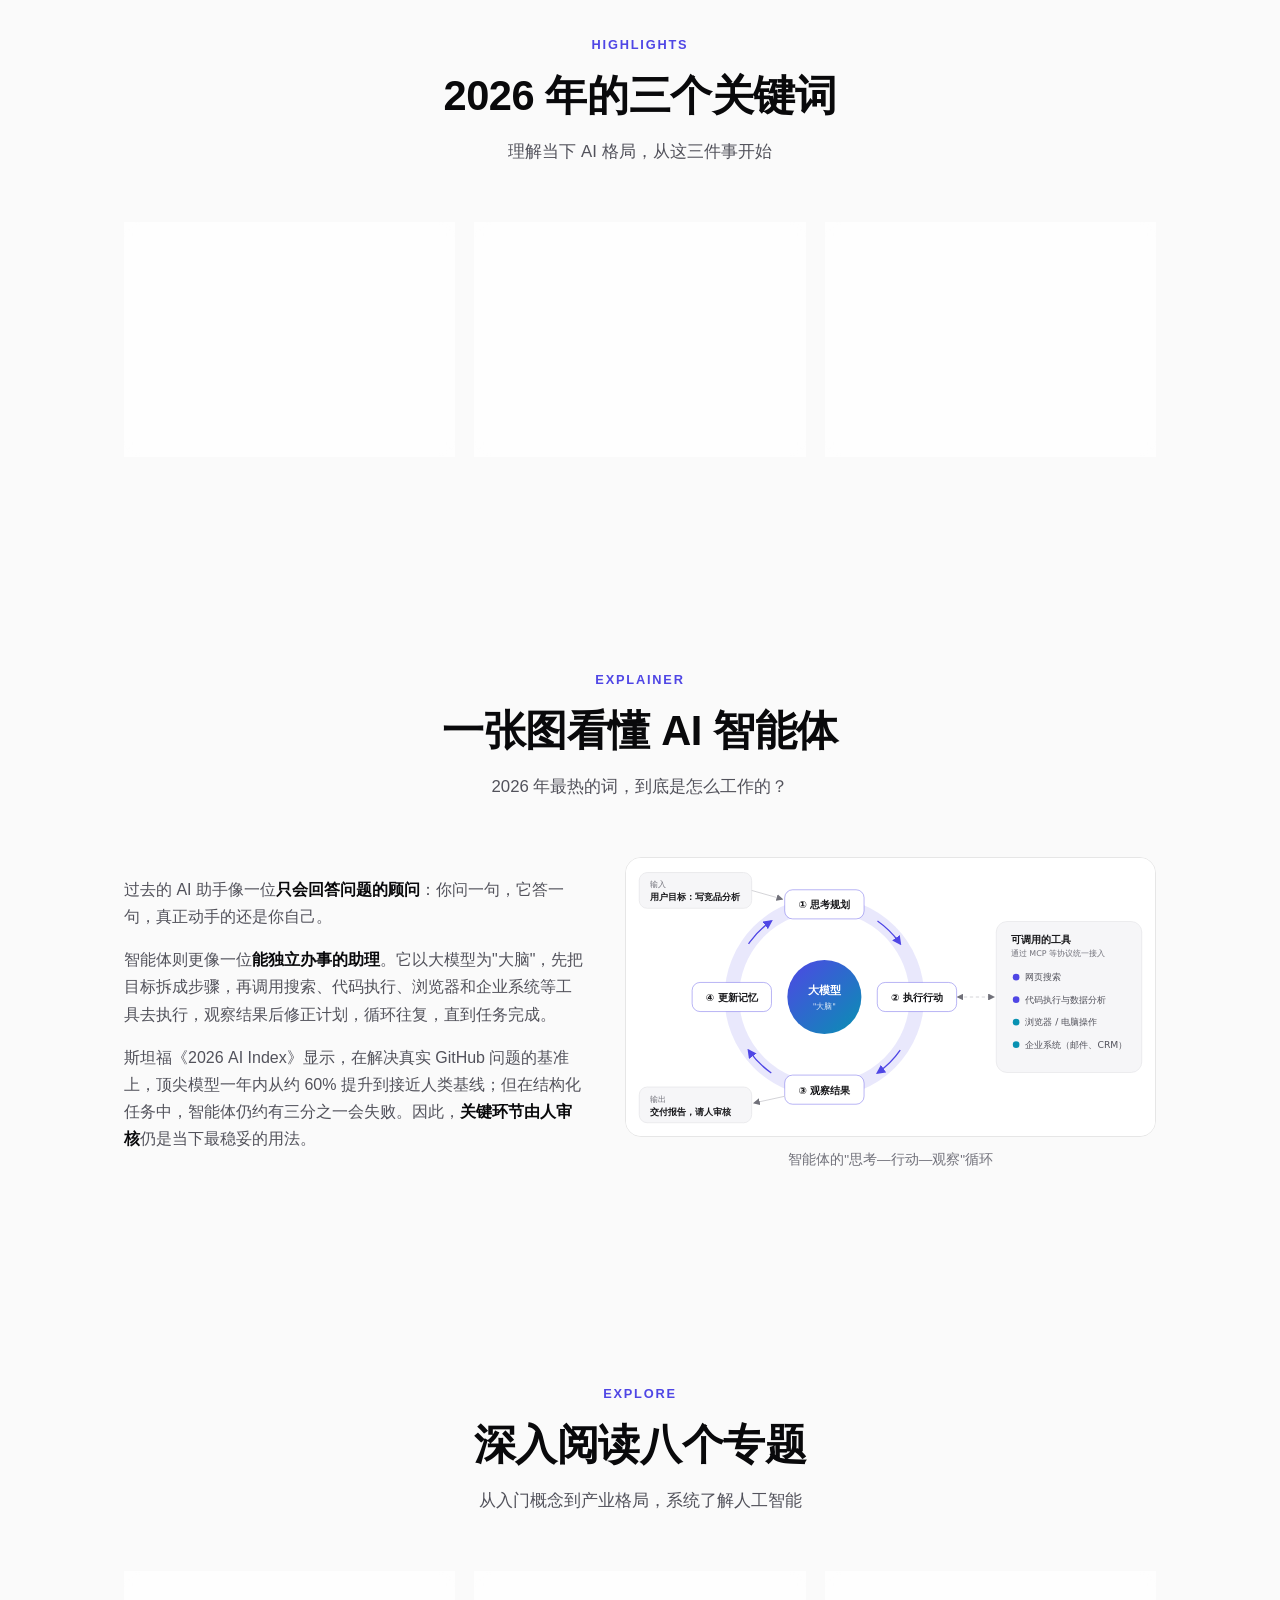
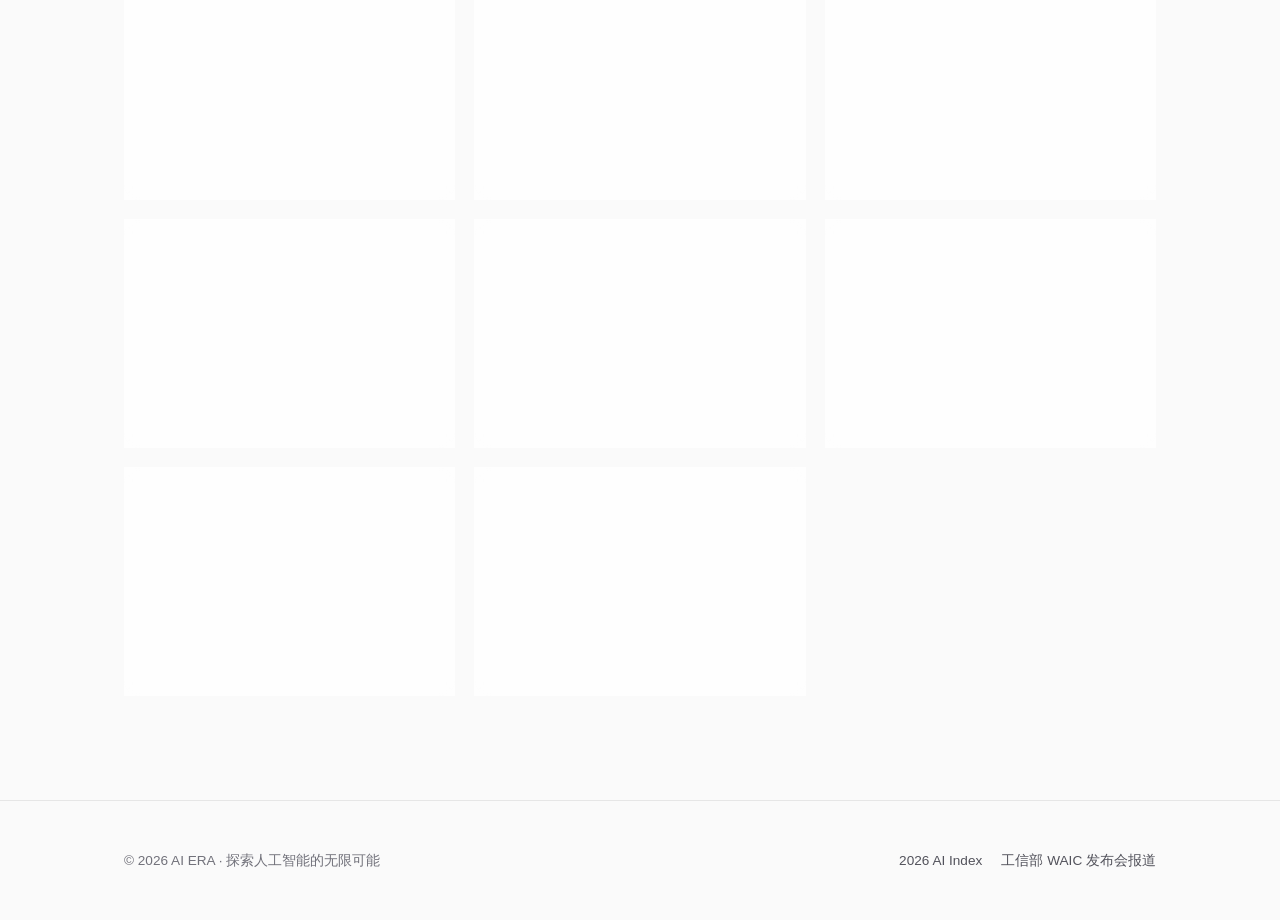
==== commit 786bd470: "Add SVG illustrations, richer text and supporting data - 13 theme-aware SVG diagrams in images/ (age" ====
--- a/index.html
+++ b/index.html
@@ -110,6 +110,28 @@
                 </div>
             </section>
 
+            <!-- 一图看懂智能体 -->
+            <section id="agent-explainer">
+                <div class="container">
+                    <div class="section-title">
+                        <span class="eyebrow">Explainer</span>
+                        <h2>一张图看懂 AI 智能体</h2>
+                        <p>2026 年最热的词，到底是怎么工作的？</p>
+                    </div>
+                    <div class="media-row">
+                        <div class="prose reveal">
+                            <p>过去的 AI 助手像一位<strong>只会回答问题的顾问</strong>：你问一句，它答一句，真正动手的还是你自己。</p>
+                            <p>智能体则更像一位<strong>能独立办事的助理</strong>。它以大模型为"大脑"，先把目标拆成步骤，再调用搜索、代码执行、浏览器和企业系统等工具去执行，观察结果后修正计划，循环往复，直到任务完成。</p>
+                            <p>斯坦福《2026 AI Index》显示，在解决真实 GitHub 问题的基准上，顶尖模型一年内从约 60% 提升到接近人类基线；但在结构化任务中，智能体仍约有三分之一会失败。因此，<strong>关键环节由人审核</strong>仍是当下最稳妥的用法。</p>
+                        </div>
+                        <figure class="figure reveal">
+                            <img src="images/agent-loop.svg" alt="AI 智能体工作循环示意图：思考规划、执行行动、观察结果、更新记忆，并调用外部工具" width="800" height="420" loading="lazy">
+                            <figcaption>智能体的"思考—行动—观察"循环</figcaption>
+                        </figure>
+                    </div>
+                </div>
+            </section>
+
             <!-- 专题导航 -->
             <section id="topics">
                 <div class="container">
--- a/style.css
+++ b/style.css
@@ -604,6 +604,87 @@
     gap: 0.4rem 1.2rem;
 }
 
+/* ========== 插图 ========== */
+.figure {
+    margin: 0;
+}
+
+.figure img {
+    display: block;
+    width: 100%;
+    height: auto;
+    border: 1px solid var(--border);
+    border-radius: 16px;
+}
+
+.figure figcaption {
+    margin-top: 0.7rem;
+    color: var(--text-subtle);
+    font-size: 0.85rem;
+    text-align: center;
+}
+
+.figure-wide {
+    margin: 0.5rem 0 2rem;
+}
+
+.tech-detail .figure,
+.tech-detail .kpi-strip {
+    margin: 0 0 1.4rem;
+}
+
+/* 图文并排：文字一侧、插图一侧 */
+.media-row {
+    display: grid;
+    grid-template-columns: minmax(0, 1fr) minmax(0, 1.15fr);
+    gap: 2.5rem;
+    align-items: center;
+}
+
+.media-row.reverse > .figure {
+    order: -1;
+}
+
+.media-row .prose p:last-child {
+    margin-bottom: 0;
+}
+
+/* 重点数据条 */
+.kpi-strip {
+    display: flex;
+    flex-wrap: wrap;
+    gap: 1px;
+    margin: 1.5rem 0;
+    border: 1px solid var(--border);
+    border-radius: 14px;
+    background: var(--border);
+    overflow: hidden;
+}
+
+.kpi {
+    flex: 1 1 160px;
+    padding: 1.1rem 1.2rem;
+    background: var(--bg);
+}
+
+.kpi strong {
+    display: block;
+    font-size: 1.5rem;
+    line-height: 1.2;
+    letter-spacing: -0.01em;
+    font-variant-numeric: tabular-nums;
+}
+
+.kpi span {
+    color: var(--text-muted);
+    font-size: 0.83rem;
+}
+
+.prose h3 {
+    margin: 1.6rem 0 0.6rem;
+    font-size: 1.15rem;
+}
+
 .stats-source a,
 .prose a,
 .source-list a {
@@ -1281,6 +1362,15 @@
         grid-template-columns: 1fr;
     }
 
+    .media-row {
+        grid-template-columns: 1fr;
+        gap: 1.5rem;
+    }
+
+    .media-row.reverse > .figure {
+        order: 0;
+    }
+
     .pager-link.next:only-child {
         grid-column: auto;
     }
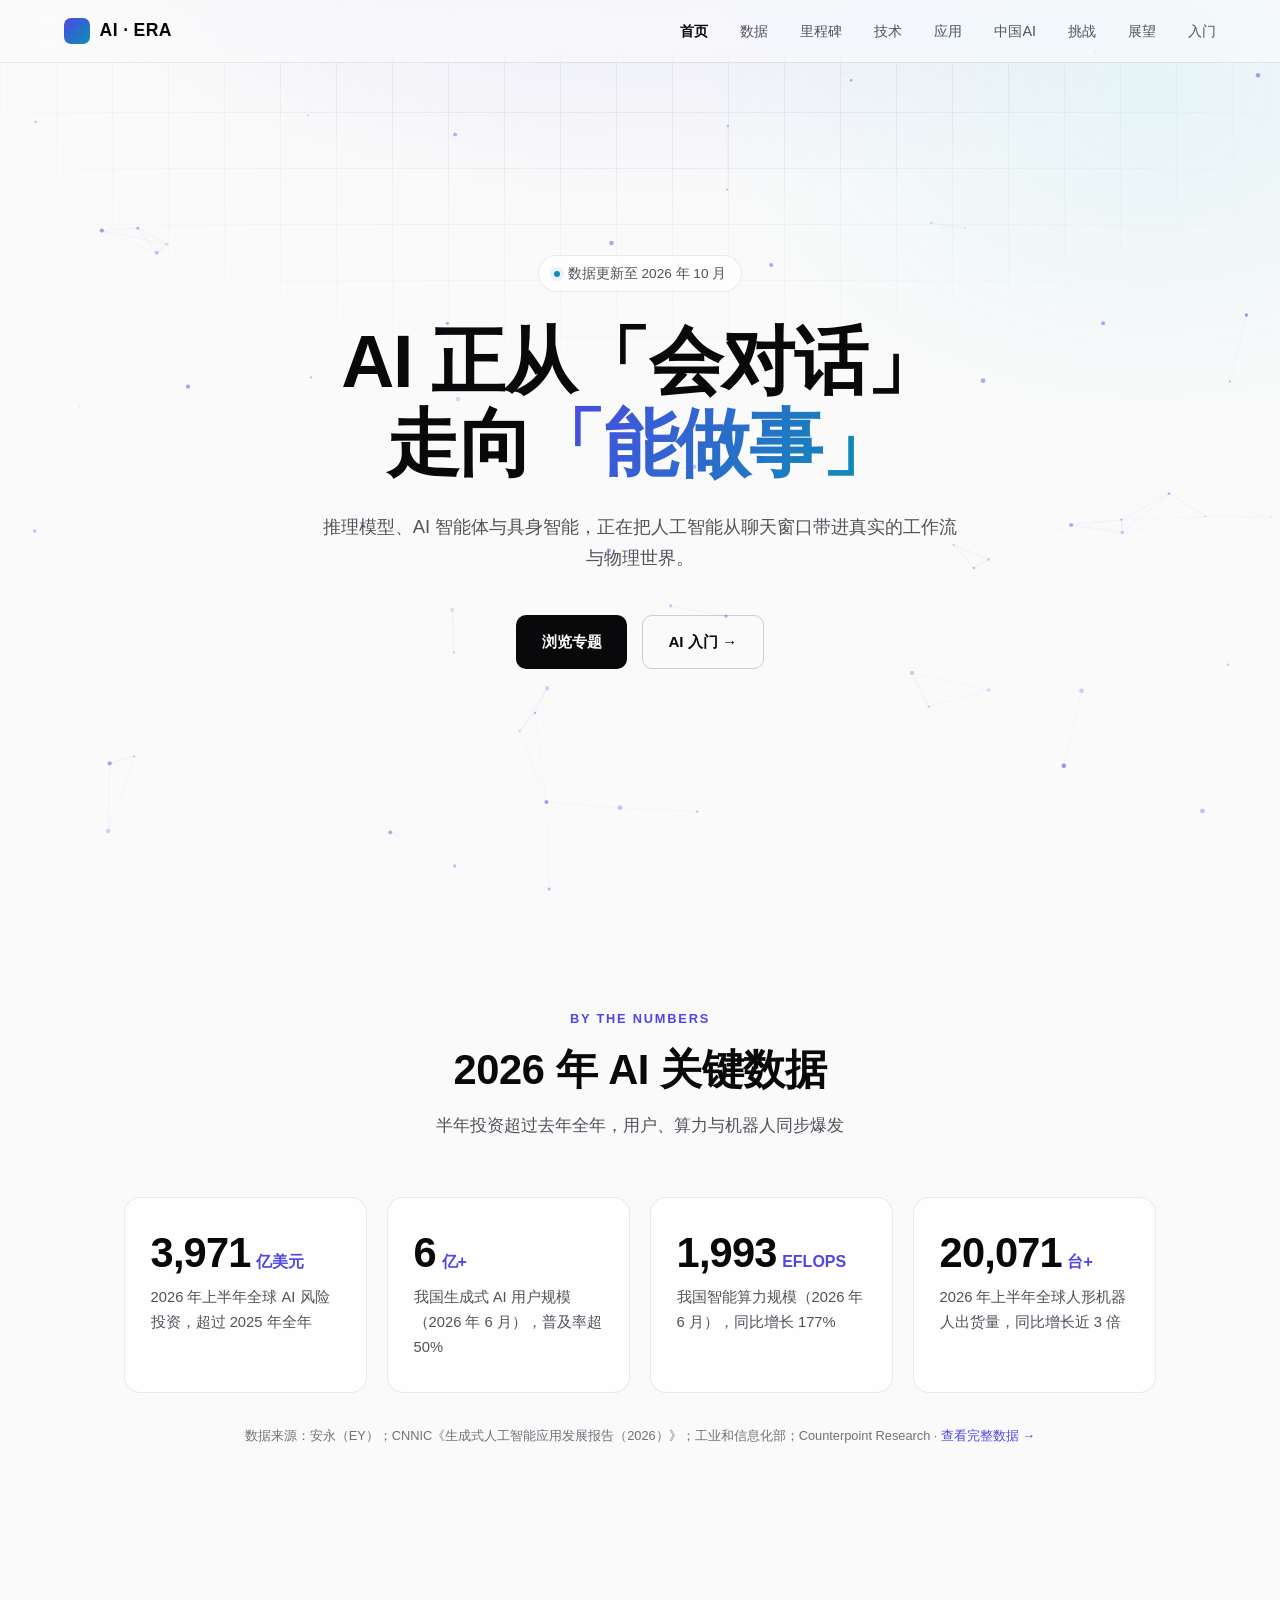
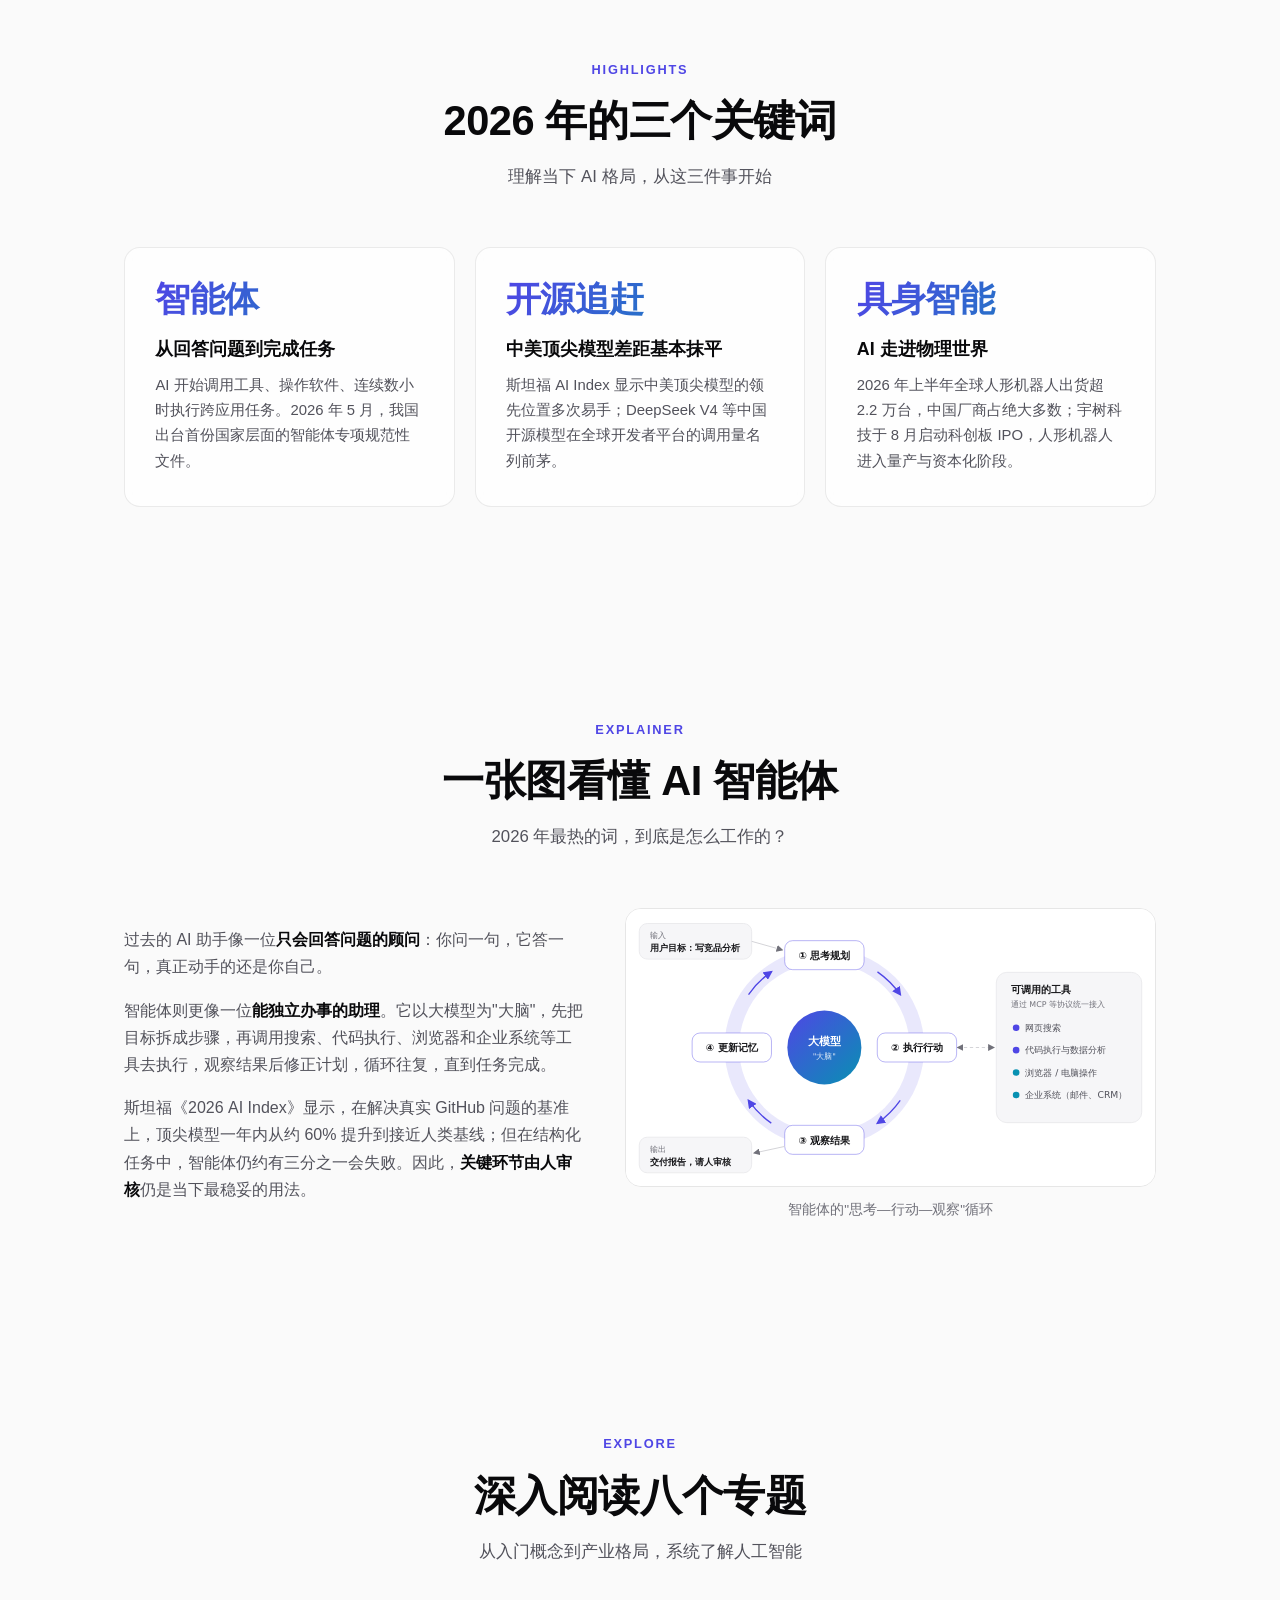
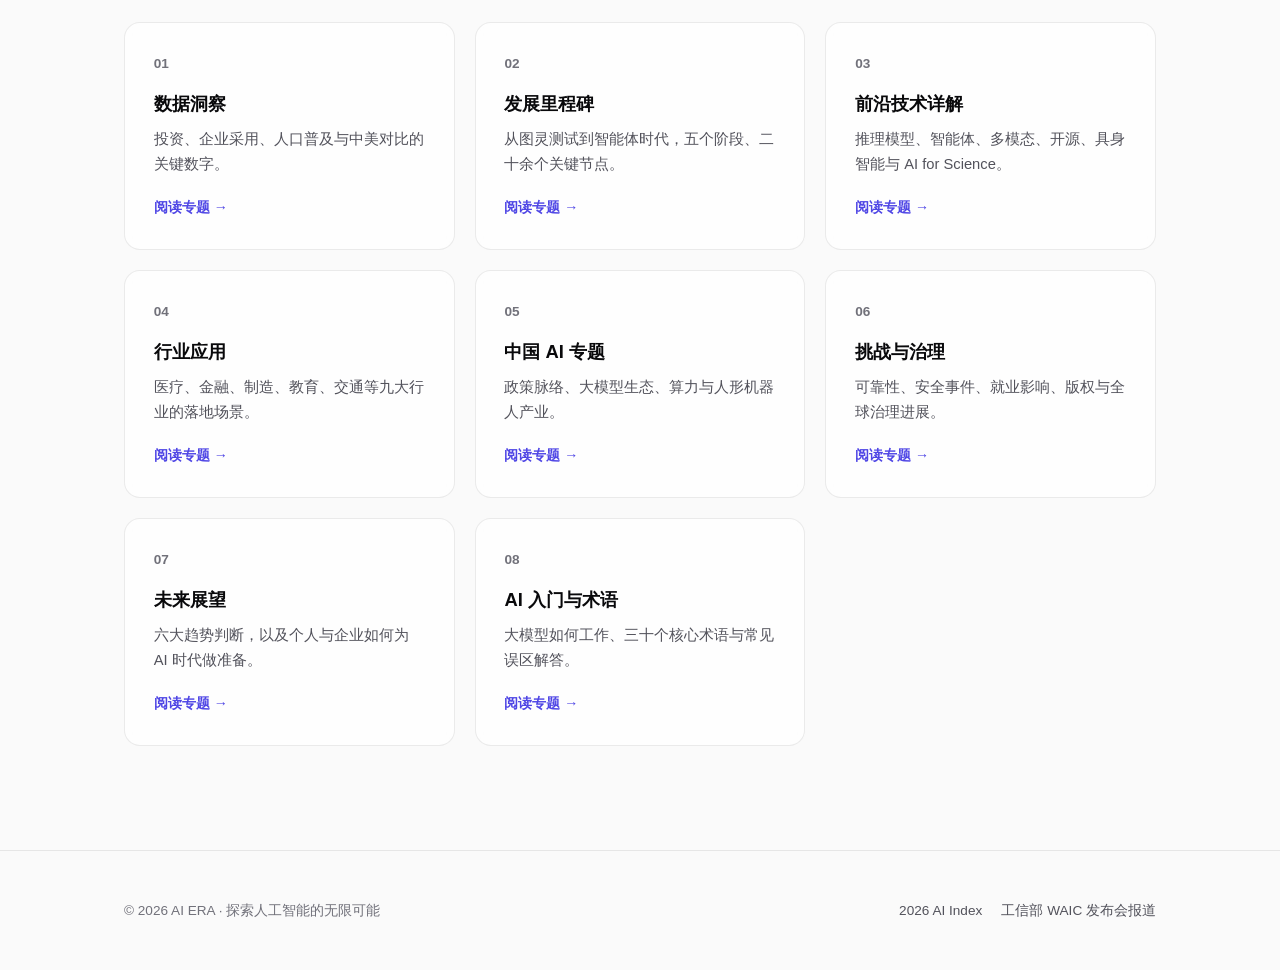
==== commit 7c1fe857: "Update site data to October 2026 - Home and data page: H1 2026 AI venture investment, China generati" ====
--- a/index.html
+++ b/index.html
@@ -1,215 +1,215 @@
-<!DOCTYPE html>
-<html lang="zh-CN">
-<head>
-    <meta charset="UTF-8">
-    <meta name="viewport" content="width=device-width, initial-scale=1.0">
-    <title>AI 时代 · 发展与未来前景</title>
-    <meta name="description" content="2026 年人工智能最新进展：推理模型、AI 智能体、具身智能与开源大模型，结合斯坦福《2026 AI Index》数据，回顾七十年发展历程并展望未来。">
-    <meta name="theme-color" content="#08090c" media="(prefers-color-scheme: dark)">
-    <meta name="theme-color" content="#fafafa" media="(prefers-color-scheme: light)">
-    <link rel="icon" href="data:image/svg+xml,%3Csvg xmlns='http://www.w3.org/2000/svg' viewBox='0 0 32 32'%3E%3Cdefs%3E%3ClinearGradient id='g' x1='0' y1='0' x2='1' y2='1'%3E%3Cstop offset='0' stop-color='%23818cf8'/%3E%3Cstop offset='1' stop-color='%2322d3ee'/%3E%3C/linearGradient%3E%3C/defs%3E%3Crect width='32' height='32' rx='8' fill='url(%23g)'/%3E%3C/svg%3E">
-    <!-- 标记 JS 可用：只有在脚本能运行时才启用隐藏后渐显的动画 -->
-    <script>document.documentElement.classList.add('js');</script>
-    <!-- 引入外部CSS -->
-    <link rel="stylesheet" href="style.css">
-</head>
-<body>
-    <div class="bg-decor" aria-hidden="true"></div>
-    <canvas id="particles-canvas" aria-hidden="true"></canvas>
-
-    <!-- 导航栏：链接指向独立子页面，JS 可用时改写为 #/路由 在本页内嵌载入 -->
-    <nav>
-        <a class="logo" href="index.html"><span class="logo-mark" aria-hidden="true"></span>AI · ERA</a>
-        <button class="nav-toggle" type="button" aria-label="打开导航菜单" aria-expanded="false" aria-controls="nav-links">
-            <span></span><span></span><span></span>
-        </button>
-        <ul class="nav-links" id="nav-links">
-            <li><a href="index.html">首页</a></li>
-            <li><a href="pages/stats.html">数据</a></li>
-            <li><a href="pages/timeline.html">里程碑</a></li>
-            <li><a href="pages/technology.html">技术</a></li>
-            <li><a href="pages/industries.html">应用</a></li>
-            <li><a href="pages/china.html">中国AI</a></li>
-            <li><a href="pages/challenges.html">挑战</a></li>
-            <li><a href="pages/future.html">展望</a></li>
-            <li><a href="pages/basics.html">入门</a></li>
-        </ul>
-    </nav>
-
-    <main id="app">
-        <!-- 首页视图 -->
-        <div id="home-view">
-            <!-- Hero 区域 -->
-            <section class="hero" id="home">
-                <div class="container hero-content">
-                    <div class="badge"><span class="badge-dot" aria-hidden="true"></span>内容更新于 2026 年 10 月</div>
-                    <h1>AI 正从「会对话」<br>走向<span class="gradient-text">「能做事」</span></h1>
-                    <p>推理模型、AI 智能体与具身智能，正在把人工智能从聊天窗口带进真实的工作流与物理世界。</p>
-                    <div class="hero-actions">
-                        <a href="#topics" class="btn btn-primary">浏览专题</a>
-                        <a href="pages/basics.html" class="btn btn-ghost">AI 入门 →</a>
-                    </div>
-                </div>
-            </section>
-
-            <!-- 关键数据 -->
-            <section id="overview">
-                <div class="container">
-                    <div class="section-title">
-                        <span class="eyebrow">By the numbers</span>
-                        <h2>2025—2026 AI 关键数据</h2>
-                        <p>投资、普及与产业化同时进入快车道</p>
-                    </div>
-                    <div class="stats-grid">
-                        <div class="card stat-card reveal">
-                            <div class="stat-number"><span class="stat-value" data-target="5817">5,817</span><span class="stat-unit">亿美元</span></div>
-                            <div class="stat-label">2025 年全球企业 AI 投资，创历史新高</div>
-                        </div>
-                        <div class="card stat-card reveal">
-                            <div class="stat-number"><span class="stat-value" data-target="88">88</span><span class="stat-unit">%</span></div>
-                            <div class="stat-label">2025 年已在使用 AI 的受访企业组织占比</div>
-                        </div>
-                        <div class="card stat-card reveal">
-                            <div class="stat-number"><span class="stat-value" data-target="53">53</span><span class="stat-unit">%</span></div>
-                            <div class="stat-label">生成式 AI 面世三年内的人口普及率，快于 PC 与互联网</div>
-                        </div>
-                        <div class="card stat-card reveal">
-                            <div class="stat-number"><span class="stat-value" data-target="10">10</span><span class="stat-unit">万台</span></div>
-                            <div class="stat-label">2026 年我国人形机器人整机产量有望突破的规模</div>
-                        </div>
-                    </div>
-                    <p class="stats-source">数据来源：斯坦福大学 HAI《2026 AI Index》；工业和信息化部（2026 世界人工智能大会新闻发布会）· <a href="pages/stats.html">查看完整数据 →</a></p>
-                </div>
-            </section>
-
-            <!-- 本期要点 -->
-            <section id="highlights">
-                <div class="container">
-                    <div class="section-title">
-                        <span class="eyebrow">Highlights</span>
-                        <h2>2026 年的三个关键词</h2>
-                        <p>理解当下 AI 格局，从这三件事开始</p>
-                    </div>
-                    <div class="challenge-grid">
-                        <div class="card challenge-card reveal">
-                            <span class="challenge-stat gradient-text">智能体</span>
-                            <h3>从回答问题到完成任务</h3>
-                            <p>AI 开始调用工具、操作软件、连续数小时执行跨应用任务，"数字员工"正在进入企业流程。</p>
-                        </div>
-                        <div class="card challenge-card reveal">
-                            <span class="challenge-stat gradient-text">开源追赶</span>
-                            <h3>中美顶尖模型差距基本抹平</h3>
-                            <p>斯坦福 AI Index 显示，自 2025 年初以来中美顶尖模型的领先位置多次易手，开源模型大幅降低了应用门槛。</p>
-                        </div>
-                        <div class="card challenge-card reveal">
-                            <span class="challenge-stat gradient-text">具身智能</span>
-                            <h3>AI 走进物理世界</h3>
-                            <p>人形机器人进入量产阶段，开始在汽车装配、物流分拣等场景承担真实工作。</p>
-                        </div>
-                    </div>
-                </div>
-            </section>
-
-            <!-- 一图看懂智能体 -->
-            <section id="agent-explainer">
-                <div class="container">
-                    <div class="section-title">
-                        <span class="eyebrow">Explainer</span>
-                        <h2>一张图看懂 AI 智能体</h2>
-                        <p>2026 年最热的词，到底是怎么工作的？</p>
-                    </div>
-                    <div class="media-row">
-                        <div class="prose reveal">
-                            <p>过去的 AI 助手像一位<strong>只会回答问题的顾问</strong>：你问一句，它答一句，真正动手的还是你自己。</p>
-                            <p>智能体则更像一位<strong>能独立办事的助理</strong>。它以大模型为"大脑"，先把目标拆成步骤，再调用搜索、代码执行、浏览器和企业系统等工具去执行，观察结果后修正计划，循环往复，直到任务完成。</p>
-                            <p>斯坦福《2026 AI Index》显示，在解决真实 GitHub 问题的基准上，顶尖模型一年内从约 60% 提升到接近人类基线；但在结构化任务中，智能体仍约有三分之一会失败。因此，<strong>关键环节由人审核</strong>仍是当下最稳妥的用法。</p>
-                        </div>
-                        <figure class="figure reveal">
-                            <img src="images/agent-loop.svg" alt="AI 智能体工作循环示意图：思考规划、执行行动、观察结果、更新记忆，并调用外部工具" width="800" height="420" loading="lazy">
-                            <figcaption>智能体的"思考—行动—观察"循环</figcaption>
-                        </figure>
-                    </div>
-                </div>
-            </section>
-
-            <!-- 专题导航 -->
-            <section id="topics">
-                <div class="container">
-                    <div class="section-title">
-                        <span class="eyebrow">Explore</span>
-                        <h2>深入阅读八个专题</h2>
-                        <p>从入门概念到产业格局，系统了解人工智能</p>
-                    </div>
-                    <div class="topic-grid">
-                        <a class="card topic-card reveal" href="pages/stats.html">
-                            <span class="topic-index">01</span>
-                            <h3>数据洞察</h3>
-                            <p>投资、企业采用、人口普及与中美对比的关键数字。</p>
-                            <span class="topic-more">阅读专题 →</span>
-                        </a>
-                        <a class="card topic-card reveal" href="pages/timeline.html">
-                            <span class="topic-index">02</span>
-                            <h3>发展里程碑</h3>
-                            <p>从图灵测试到智能体时代，五个阶段、二十余个关键节点。</p>
-                            <span class="topic-more">阅读专题 →</span>
-                        </a>
-                        <a class="card topic-card reveal" href="pages/technology.html">
-                            <span class="topic-index">03</span>
-                            <h3>前沿技术详解</h3>
-                            <p>推理模型、智能体、多模态、开源、具身智能与 AI for Science。</p>
-                            <span class="topic-more">阅读专题 →</span>
-                        </a>
-                        <a class="card topic-card reveal" href="pages/industries.html">
-                            <span class="topic-index">04</span>
-                            <h3>行业应用</h3>
-                            <p>医疗、金融、制造、教育、交通等九大行业的落地场景。</p>
-                            <span class="topic-more">阅读专题 →</span>
-                        </a>
-                        <a class="card topic-card reveal" href="pages/china.html">
-                            <span class="topic-index">05</span>
-                            <h3>中国 AI 专题</h3>
-                            <p>政策脉络、大模型生态、算力与人形机器人产业。</p>
-                            <span class="topic-more">阅读专题 →</span>
-                        </a>
-                        <a class="card topic-card reveal" href="pages/challenges.html">
-                            <span class="topic-index">06</span>
-                            <h3>挑战与治理</h3>
-                            <p>可靠性、安全事件、就业影响、版权与全球治理进展。</p>
-                            <span class="topic-more">阅读专题 →</span>
-                        </a>
-                        <a class="card topic-card reveal" href="pages/future.html">
-                            <span class="topic-index">07</span>
-                            <h3>未来展望</h3>
-                            <p>六大趋势判断，以及个人与企业如何为 AI 时代做准备。</p>
-                            <span class="topic-more">阅读专题 →</span>
-                        </a>
-                        <a class="card topic-card reveal" href="pages/basics.html">
-                            <span class="topic-index">08</span>
-                            <h3>AI 入门与术语</h3>
-                            <p>大模型如何工作、三十个核心术语与常见误区解答。</p>
-                            <span class="topic-more">阅读专题 →</span>
-                        </a>
-                    </div>
-                </div>
-            </section>
-        </div>
-
-        <!-- 子页面视图：路由切换时把 pages/*.html 中的 .page 内容载入这里 -->
-        <div id="page-view" hidden></div>
-    </main>
-
-    <!-- 页脚 -->
-    <footer>
-        <div class="container footer-inner">
-            <p>© <span id="year">2026</span> AI ERA · 探索人工智能的无限可能</p>
-            <div class="footer-links">
-                <a href="https://hai.stanford.edu/ai-index/2026-ai-index-report" target="_blank" rel="noopener">2026 AI Index</a>
-                <a href="https://www.bjnews.com.cn/detail/1783412916129538.html" target="_blank" rel="noopener">工信部 WAIC 发布会报道</a>
-            </div>
-        </div>
-    </footer>
-
-    <!-- 引入外部JS -->
-    <script src="script.js"></script>
-</body>
-</html>
+<!DOCTYPE html>
+<html lang="zh-CN">
+<head>
+    <meta charset="UTF-8">
+    <meta name="viewport" content="width=device-width, initial-scale=1.0">
+    <title>AI 时代 · 发展与未来前景</title>
+    <meta name="description" content="2026 年人工智能最新进展：推理模型、AI 智能体、具身智能与开源大模型，结合斯坦福《2026 AI Index》数据，回顾七十年发展历程并展望未来。">
+    <meta name="theme-color" content="#08090c" media="(prefers-color-scheme: dark)">
+    <meta name="theme-color" content="#fafafa" media="(prefers-color-scheme: light)">
+    <link rel="icon" href="data:image/svg+xml,%3Csvg xmlns='http://www.w3.org/2000/svg' viewBox='0 0 32 32'%3E%3Cdefs%3E%3ClinearGradient id='g' x1='0' y1='0' x2='1' y2='1'%3E%3Cstop offset='0' stop-color='%23818cf8'/%3E%3Cstop offset='1' stop-color='%2322d3ee'/%3E%3C/linearGradient%3E%3C/defs%3E%3Crect width='32' height='32' rx='8' fill='url(%23g)'/%3E%3C/svg%3E">
+    <!-- 标记 JS 可用：只有在脚本能运行时才启用隐藏后渐显的动画 -->
+    <script>document.documentElement.classList.add('js');</script>
+    <!-- 引入外部CSS -->
+    <link rel="stylesheet" href="style.css">
+</head>
+<body>
+    <div class="bg-decor" aria-hidden="true"></div>
+    <canvas id="particles-canvas" aria-hidden="true"></canvas>
+
+    <!-- 导航栏：链接指向独立子页面，JS 可用时改写为 #/路由 在本页内嵌载入 -->
+    <nav>
+        <a class="logo" href="index.html"><span class="logo-mark" aria-hidden="true"></span>AI · ERA</a>
+        <button class="nav-toggle" type="button" aria-label="打开导航菜单" aria-expanded="false" aria-controls="nav-links">
+            <span></span><span></span><span></span>
+        </button>
+        <ul class="nav-links" id="nav-links">
+            <li><a href="index.html">首页</a></li>
+            <li><a href="pages/stats.html">数据</a></li>
+            <li><a href="pages/timeline.html">里程碑</a></li>
+            <li><a href="pages/technology.html">技术</a></li>
+            <li><a href="pages/industries.html">应用</a></li>
+            <li><a href="pages/china.html">中国AI</a></li>
+            <li><a href="pages/challenges.html">挑战</a></li>
+            <li><a href="pages/future.html">展望</a></li>
+            <li><a href="pages/basics.html">入门</a></li>
+        </ul>
+    </nav>
+
+    <main id="app">
+        <!-- 首页视图 -->
+        <div id="home-view">
+            <!-- Hero 区域 -->
+            <section class="hero" id="home">
+                <div class="container hero-content">
+                    <div class="badge"><span class="badge-dot" aria-hidden="true"></span>数据更新至 2026 年 10 月</div>
+                    <h1>AI 正从「会对话」<br>走向<span class="gradient-text">「能做事」</span></h1>
+                    <p>推理模型、AI 智能体与具身智能，正在把人工智能从聊天窗口带进真实的工作流与物理世界。</p>
+                    <div class="hero-actions">
+                        <a href="#topics" class="btn btn-primary">浏览专题</a>
+                        <a href="pages/basics.html" class="btn btn-ghost">AI 入门 →</a>
+                    </div>
+                </div>
+            </section>
+
+            <!-- 关键数据 -->
+            <section id="overview">
+                <div class="container">
+                    <div class="section-title">
+                        <span class="eyebrow">By the numbers</span>
+                        <h2>2026 年 AI 关键数据</h2>
+                        <p>半年投资超过去年全年，用户、算力与机器人同步爆发</p>
+                    </div>
+                    <div class="stats-grid">
+                        <div class="card stat-card reveal">
+                            <div class="stat-number"><span class="stat-value" data-target="4300">4,300</span><span class="stat-unit">亿美元</span></div>
+                            <div class="stat-label">2026 年上半年全球 AI 风险投资，超过 2025 年全年</div>
+                        </div>
+                        <div class="card stat-card reveal">
+                            <div class="stat-number"><span class="stat-value" data-target="7">7</span><span class="stat-unit">亿+</span></div>
+                            <div class="stat-label">我国生成式 AI 用户规模（2026 年 6 月），普及率超 50%</div>
+                        </div>
+                        <div class="card stat-card reveal">
+                            <div class="stat-number"><span class="stat-value" data-target="2185">2,185</span><span class="stat-unit">EFLOPS</span></div>
+                            <div class="stat-label">我国智能算力规模（2026 年 6 月），同比增长 177%</div>
+                        </div>
+                        <div class="card stat-card reveal">
+                            <div class="stat-number"><span class="stat-value" data-target="22000">22,000</span><span class="stat-unit">台+</span></div>
+                            <div class="stat-label">2026 年上半年全球人形机器人出货量，同比增长近 3 倍</div>
+                        </div>
+                    </div>
+                    <p class="stats-source">数据来源：安永（EY）；CNNIC《生成式人工智能应用发展报告（2026）》；工业和信息化部；Counterpoint Research · <a href="pages/stats.html">查看完整数据 →</a></p>
+                </div>
+            </section>
+
+            <!-- 本期要点 -->
+            <section id="highlights">
+                <div class="container">
+                    <div class="section-title">
+                        <span class="eyebrow">Highlights</span>
+                        <h2>2026 年的三个关键词</h2>
+                        <p>理解当下 AI 格局，从这三件事开始</p>
+                    </div>
+                    <div class="challenge-grid">
+                        <div class="card challenge-card reveal">
+                            <span class="challenge-stat gradient-text">智能体</span>
+                            <h3>从回答问题到完成任务</h3>
+                            <p>AI 开始调用工具、操作软件、连续数小时执行跨应用任务。2026 年 5 月，我国出台首份国家层面的智能体专项规范性文件。</p>
+                        </div>
+                        <div class="card challenge-card reveal">
+                            <span class="challenge-stat gradient-text">开源追赶</span>
+                            <h3>中美顶尖模型差距基本抹平</h3>
+                            <p>斯坦福 AI Index 显示中美顶尖模型的领先位置多次易手；DeepSeek V4 等中国开源模型在全球开发者平台的调用量名列前茅。</p>
+                        </div>
+                        <div class="card challenge-card reveal">
+                            <span class="challenge-stat gradient-text">具身智能</span>
+                            <h3>AI 走进物理世界</h3>
+                            <p>2026 年上半年全球人形机器人出货超 2.2 万台，中国厂商占绝大多数；宇树科技于 8 月启动科创板 IPO，人形机器人进入量产与资本化阶段。</p>
+                        </div>
+                    </div>
+                </div>
+            </section>
+
+            <!-- 一图看懂智能体 -->
+            <section id="agent-explainer">
+                <div class="container">
+                    <div class="section-title">
+                        <span class="eyebrow">Explainer</span>
+                        <h2>一张图看懂 AI 智能体</h2>
+                        <p>2026 年最热的词，到底是怎么工作的？</p>
+                    </div>
+                    <div class="media-row">
+                        <div class="prose reveal">
+                            <p>过去的 AI 助手像一位<strong>只会回答问题的顾问</strong>：你问一句，它答一句，真正动手的还是你自己。</p>
+                            <p>智能体则更像一位<strong>能独立办事的助理</strong>。它以大模型为"大脑"，先把目标拆成步骤，再调用搜索、代码执行、浏览器和企业系统等工具去执行，观察结果后修正计划，循环往复，直到任务完成。</p>
+                            <p>斯坦福《2026 AI Index》显示，在解决真实 GitHub 问题的基准上，顶尖模型一年内从约 60% 提升到接近人类基线；但在结构化任务中，智能体仍约有三分之一会失败。因此，<strong>关键环节由人审核</strong>仍是当下最稳妥的用法。</p>
+                        </div>
+                        <figure class="figure reveal">
+                            <img src="images/agent-loop.svg" alt="AI 智能体工作循环示意图：思考规划、执行行动、观察结果、更新记忆，并调用外部工具" width="800" height="420" loading="lazy">
+                            <figcaption>智能体的"思考—行动—观察"循环</figcaption>
+                        </figure>
+                    </div>
+                </div>
+            </section>
+
+            <!-- 专题导航 -->
+            <section id="topics">
+                <div class="container">
+                    <div class="section-title">
+                        <span class="eyebrow">Explore</span>
+                        <h2>深入阅读八个专题</h2>
+                        <p>从入门概念到产业格局，系统了解人工智能</p>
+                    </div>
+                    <div class="topic-grid">
+                        <a class="card topic-card reveal" href="pages/stats.html">
+                            <span class="topic-index">01</span>
+                            <h3>数据洞察</h3>
+                            <p>投资、企业采用、人口普及与中美对比的关键数字。</p>
+                            <span class="topic-more">阅读专题 →</span>
+                        </a>
+                        <a class="card topic-card reveal" href="pages/timeline.html">
+                            <span class="topic-index">02</span>
+                            <h3>发展里程碑</h3>
+                            <p>从图灵测试到智能体时代，五个阶段、二十余个关键节点。</p>
+                            <span class="topic-more">阅读专题 →</span>
+                        </a>
+                        <a class="card topic-card reveal" href="pages/technology.html">
+                            <span class="topic-index">03</span>
+                            <h3>前沿技术详解</h3>
+                            <p>推理模型、智能体、多模态、开源、具身智能与 AI for Science。</p>
+                            <span class="topic-more">阅读专题 →</span>
+                        </a>
+                        <a class="card topic-card reveal" href="pages/industries.html">
+                            <span class="topic-index">04</span>
+                            <h3>行业应用</h3>
+                            <p>医疗、金融、制造、教育、交通等九大行业的落地场景。</p>
+                            <span class="topic-more">阅读专题 →</span>
+                        </a>
+                        <a class="card topic-card reveal" href="pages/china.html">
+                            <span class="topic-index">05</span>
+                            <h3>中国 AI 专题</h3>
+                            <p>政策脉络、大模型生态、算力与人形机器人产业。</p>
+                            <span class="topic-more">阅读专题 →</span>
+                        </a>
+                        <a class="card topic-card reveal" href="pages/challenges.html">
+                            <span class="topic-index">06</span>
+                            <h3>挑战与治理</h3>
+                            <p>可靠性、安全事件、就业影响、版权与全球治理进展。</p>
+                            <span class="topic-more">阅读专题 →</span>
+                        </a>
+                        <a class="card topic-card reveal" href="pages/future.html">
+                            <span class="topic-index">07</span>
+                            <h3>未来展望</h3>
+                            <p>六大趋势判断，以及个人与企业如何为 AI 时代做准备。</p>
+                            <span class="topic-more">阅读专题 →</span>
+                        </a>
+                        <a class="card topic-card reveal" href="pages/basics.html">
+                            <span class="topic-index">08</span>
+                            <h3>AI 入门与术语</h3>
+                            <p>大模型如何工作、三十个核心术语与常见误区解答。</p>
+                            <span class="topic-more">阅读专题 →</span>
+                        </a>
+                    </div>
+                </div>
+            </section>
+        </div>
+
+        <!-- 子页面视图：路由切换时把 pages/*.html 中的 .page 内容载入这里 -->
+        <div id="page-view" hidden></div>
+    </main>
+
+    <!-- 页脚 -->
+    <footer>
+        <div class="container footer-inner">
+            <p>© <span id="year">2026</span> AI ERA · 探索人工智能的无限可能</p>
+            <div class="footer-links">
+                <a href="https://hai.stanford.edu/ai-index/2026-ai-index-report" target="_blank" rel="noopener">2026 AI Index</a>
+                <a href="https://www.bjnews.com.cn/detail/1783412916129538.html" target="_blank" rel="noopener">工信部 WAIC 发布会报道</a>
+            </div>
+        </div>
+    </footer>
+
+    <!-- 引入外部JS -->
+    <script src="script.js"></script>
+</body>
+</html>
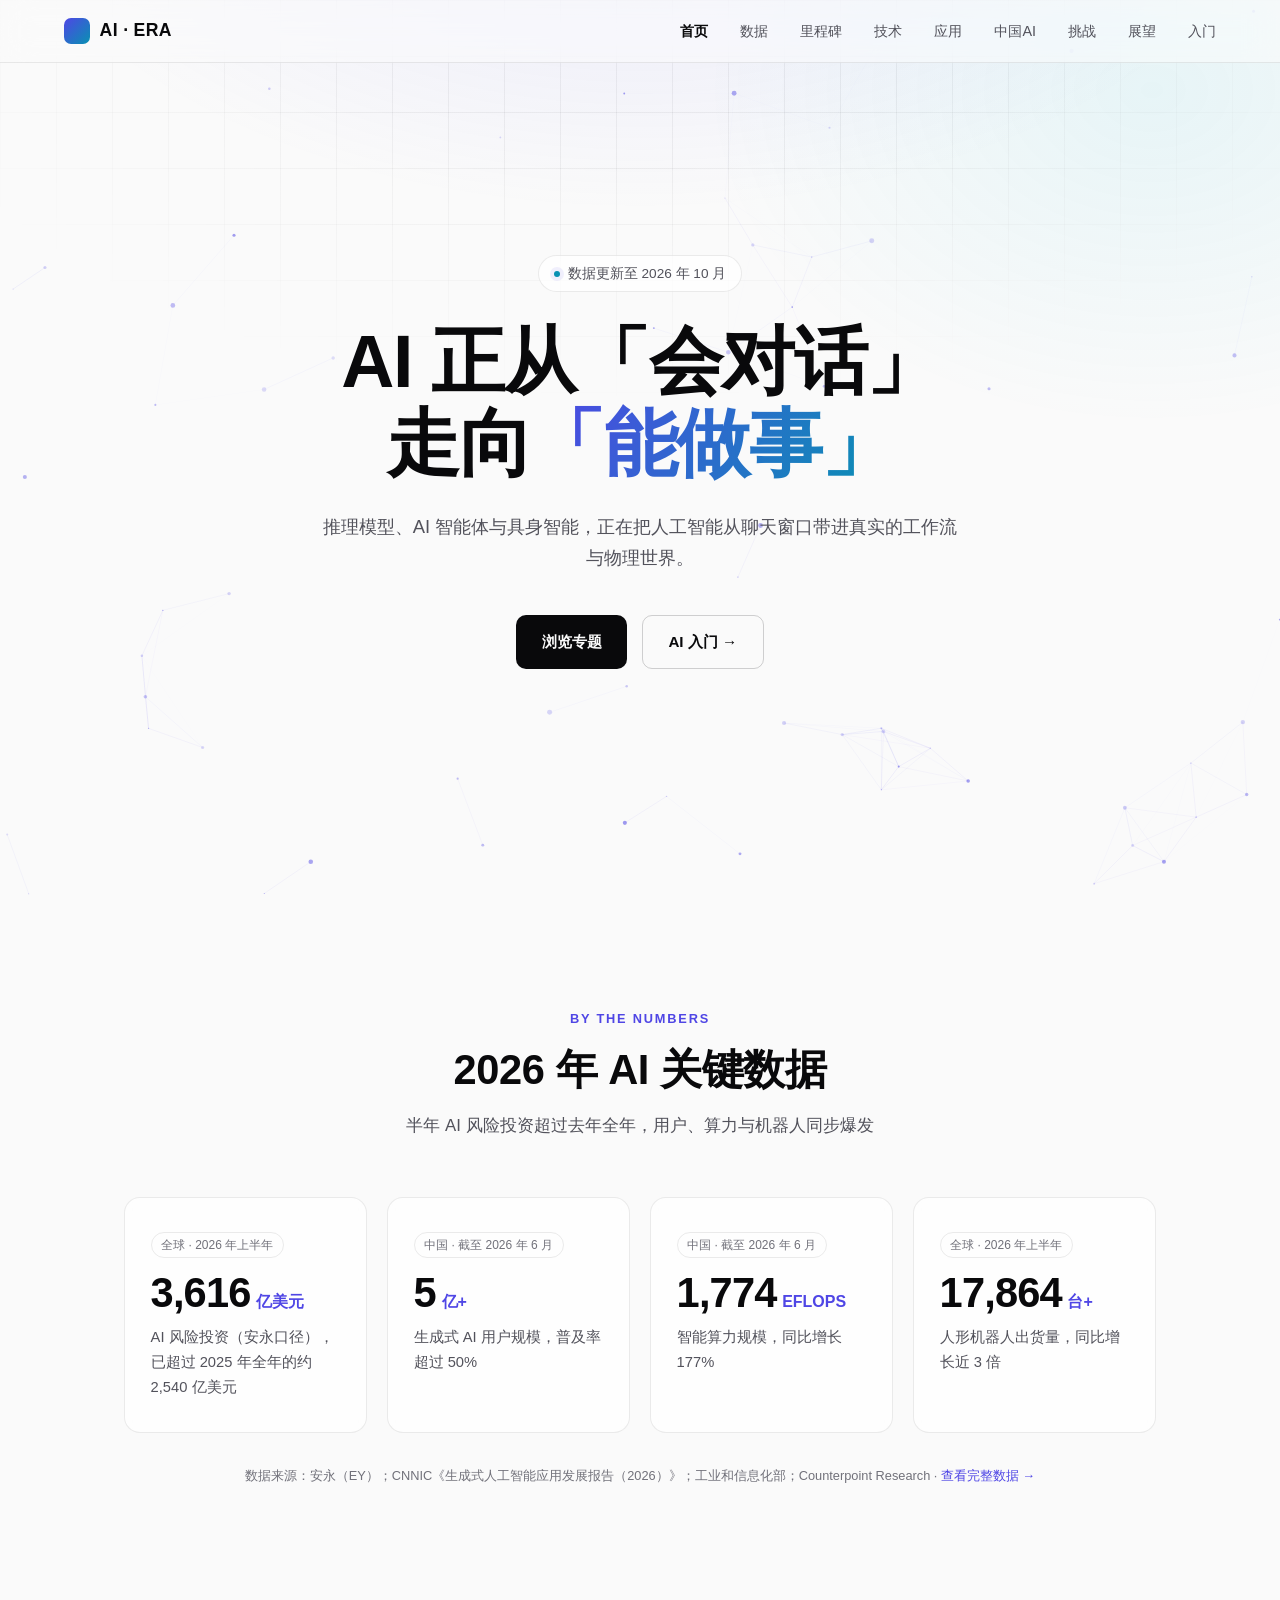
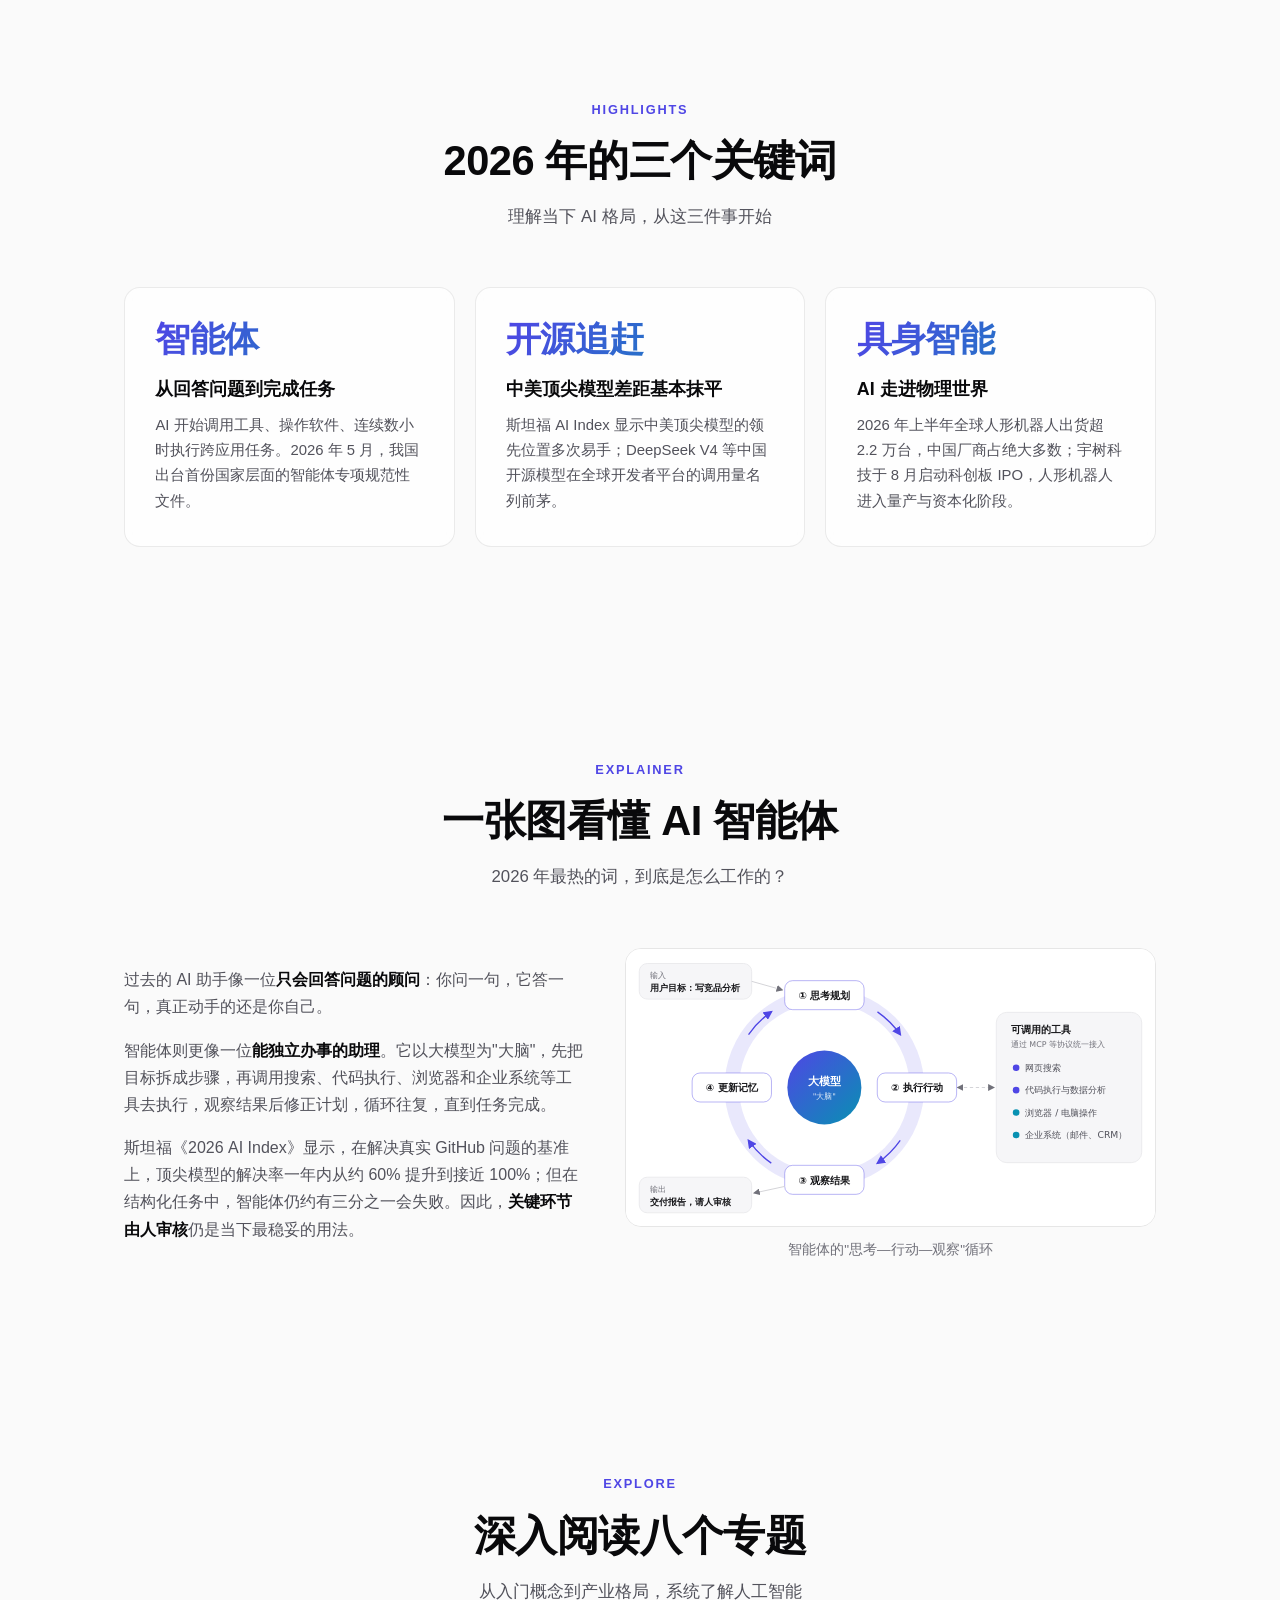
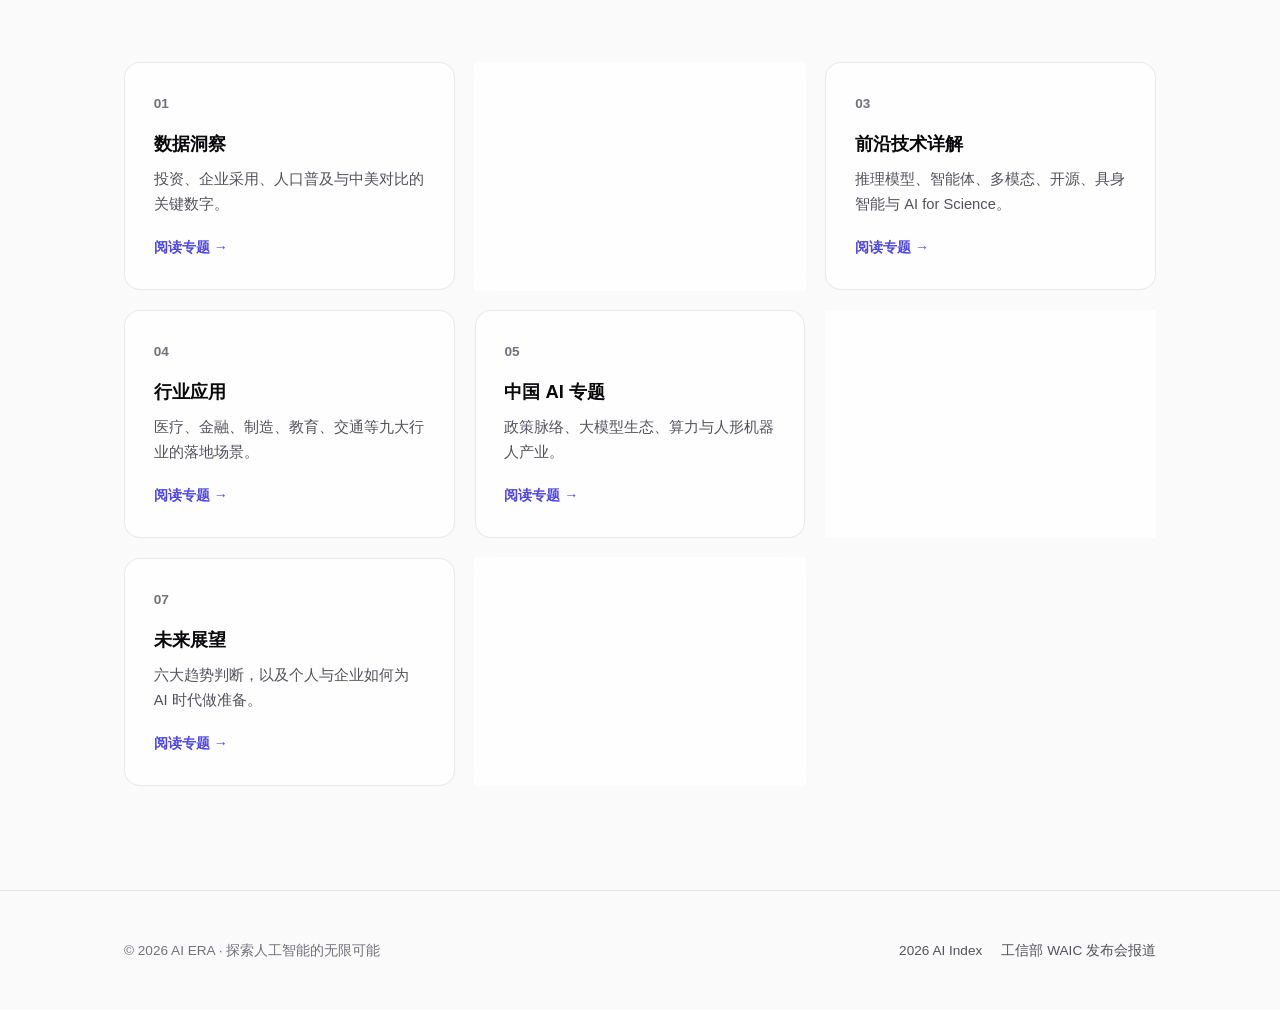
==== commit d92772d1: "Fix data consistency and replace unverified figures - Explain the three investment measures (EY VC, " ====
--- a/index.html
+++ b/index.html
@@ -58,24 +58,24 @@
                     <div class="section-title">
                         <span class="eyebrow">By the numbers</span>
                         <h2>2026 年 AI 关键数据</h2>
-                        <p>半年投资超过去年全年，用户、算力与机器人同步爆发</p>
+                        <p>半年 AI 风险投资超过去年全年，用户、算力与机器人同步爆发</p>
                     </div>
                     <div class="stats-grid">
                         <div class="card stat-card reveal">
-                            <div class="stat-number"><span class="stat-value" data-target="4300">4,300</span><span class="stat-unit">亿美元</span></div>
-                            <div class="stat-label">2026 年上半年全球 AI 风险投资，超过 2025 年全年</div>
-                        </div>
-                        <div class="card stat-card reveal">
-                            <div class="stat-number"><span class="stat-value" data-target="7">7</span><span class="stat-unit">亿+</span></div>
-                            <div class="stat-label">我国生成式 AI 用户规模（2026 年 6 月），普及率超 50%</div>
-                        </div>
-                        <div class="card stat-card reveal">
-                            <div class="stat-number"><span class="stat-value" data-target="2185">2,185</span><span class="stat-unit">EFLOPS</span></div>
-                            <div class="stat-label">我国智能算力规模（2026 年 6 月），同比增长 177%</div>
-                        </div>
-                        <div class="card stat-card reveal">
-                            <div class="stat-number"><span class="stat-value" data-target="22000">22,000</span><span class="stat-unit">台+</span></div>
-                            <div class="stat-label">2026 年上半年全球人形机器人出货量，同比增长近 3 倍</div>
+                            <span class="stat-scope">全球 · 2026 年上半年</span><div class="stat-number"><span class="stat-value" data-target="4300">4,300</span><span class="stat-unit">亿美元</span></div>
+                            <div class="stat-label">AI 风险投资（安永口径），已超过 2025 年全年的约 2,540 亿美元</div>
+                        </div>
+                        <div class="card stat-card reveal">
+                            <span class="stat-scope">中国 · 截至 2026 年 6 月</span><div class="stat-number"><span class="stat-value" data-target="7">7</span><span class="stat-unit">亿+</span></div>
+                            <div class="stat-label">生成式 AI 用户规模，普及率超过 50%</div>
+                        </div>
+                        <div class="card stat-card reveal">
+                            <span class="stat-scope">中国 · 截至 2026 年 6 月</span><div class="stat-number"><span class="stat-value" data-target="2185">2,185</span><span class="stat-unit">EFLOPS</span></div>
+                            <div class="stat-label">智能算力规模，同比增长 177%</div>
+                        </div>
+                        <div class="card stat-card reveal">
+                            <span class="stat-scope">全球 · 2026 年上半年</span><div class="stat-number"><span class="stat-value" data-target="22000">22,000</span><span class="stat-unit">台+</span></div>
+                            <div class="stat-label">人形机器人出货量，同比增长近 3 倍</div>
                         </div>
                     </div>
                     <p class="stats-source">数据来源：安永（EY）；CNNIC《生成式人工智能应用发展报告（2026）》；工业和信息化部；Counterpoint Research · <a href="pages/stats.html">查看完整数据 →</a></p>
@@ -122,7 +122,7 @@
                         <div class="prose reveal">
                             <p>过去的 AI 助手像一位<strong>只会回答问题的顾问</strong>：你问一句，它答一句，真正动手的还是你自己。</p>
                             <p>智能体则更像一位<strong>能独立办事的助理</strong>。它以大模型为"大脑"，先把目标拆成步骤，再调用搜索、代码执行、浏览器和企业系统等工具去执行，观察结果后修正计划，循环往复，直到任务完成。</p>
-                            <p>斯坦福《2026 AI Index》显示，在解决真实 GitHub 问题的基准上，顶尖模型一年内从约 60% 提升到接近人类基线；但在结构化任务中，智能体仍约有三分之一会失败。因此，<strong>关键环节由人审核</strong>仍是当下最稳妥的用法。</p>
+                            <p>斯坦福《2026 AI Index》显示，在解决真实 GitHub 问题的基准上，顶尖模型的解决率一年内从约 60% 提升到接近 100%；但在结构化任务中，智能体仍约有三分之一会失败。因此，<strong>关键环节由人审核</strong>仍是当下最稳妥的用法。</p>
                         </div>
                         <figure class="figure reveal">
                             <img src="images/agent-loop.svg" alt="AI 智能体工作循环示意图：思考规划、执行行动、观察结果、更新记忆，并调用外部工具" width="800" height="420" loading="lazy">
--- a/style.css
+++ b/style.css
@@ -352,6 +352,17 @@
     padding: 2rem 1.6rem;
 }
 
+/* 数字卡片上的"地区 · 时间"标签 */
+.stat-scope {
+    display: inline-block;
+    margin-bottom: 0.75rem;
+    padding: 0.1rem 0.6rem;
+    border: 1px solid var(--border);
+    border-radius: 999px;
+    color: var(--text-subtle);
+    font-size: 0.75rem;
+}
+
 .stat-number {
     display: flex;
     align-items: baseline;
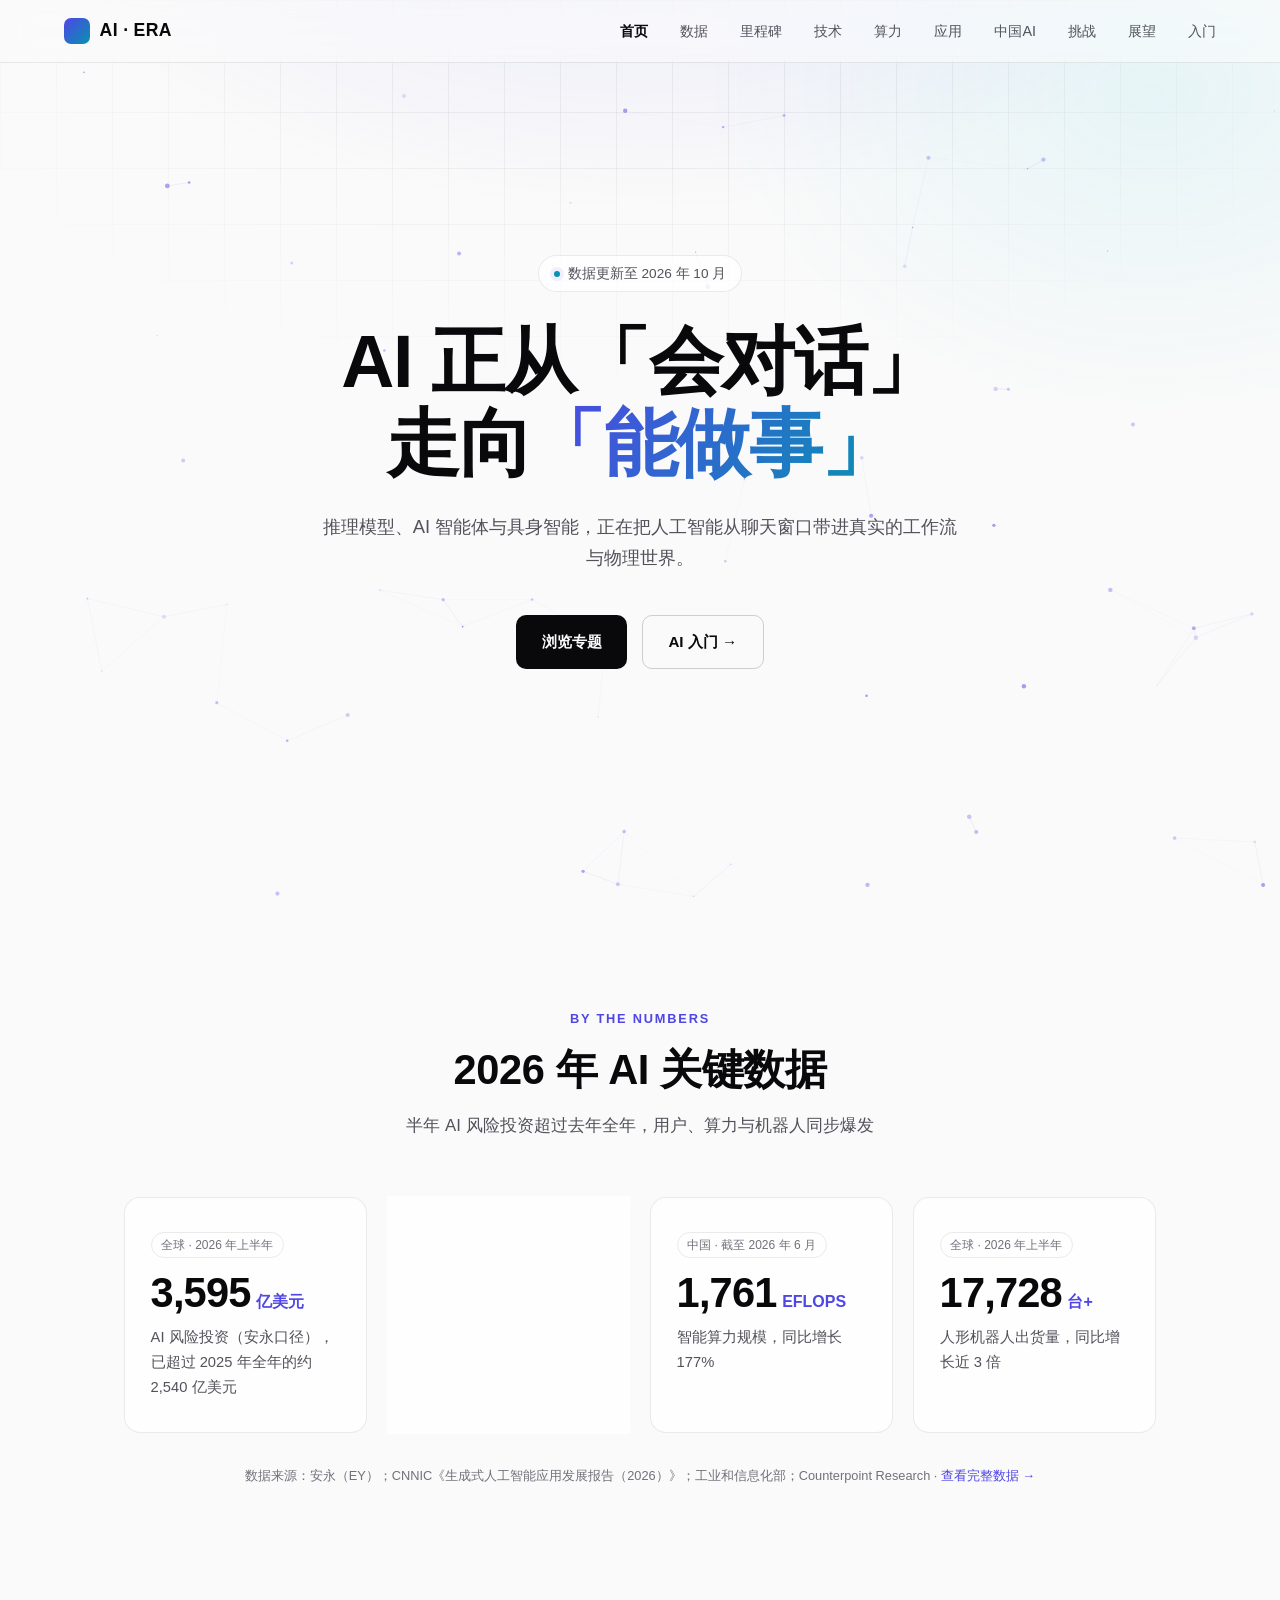
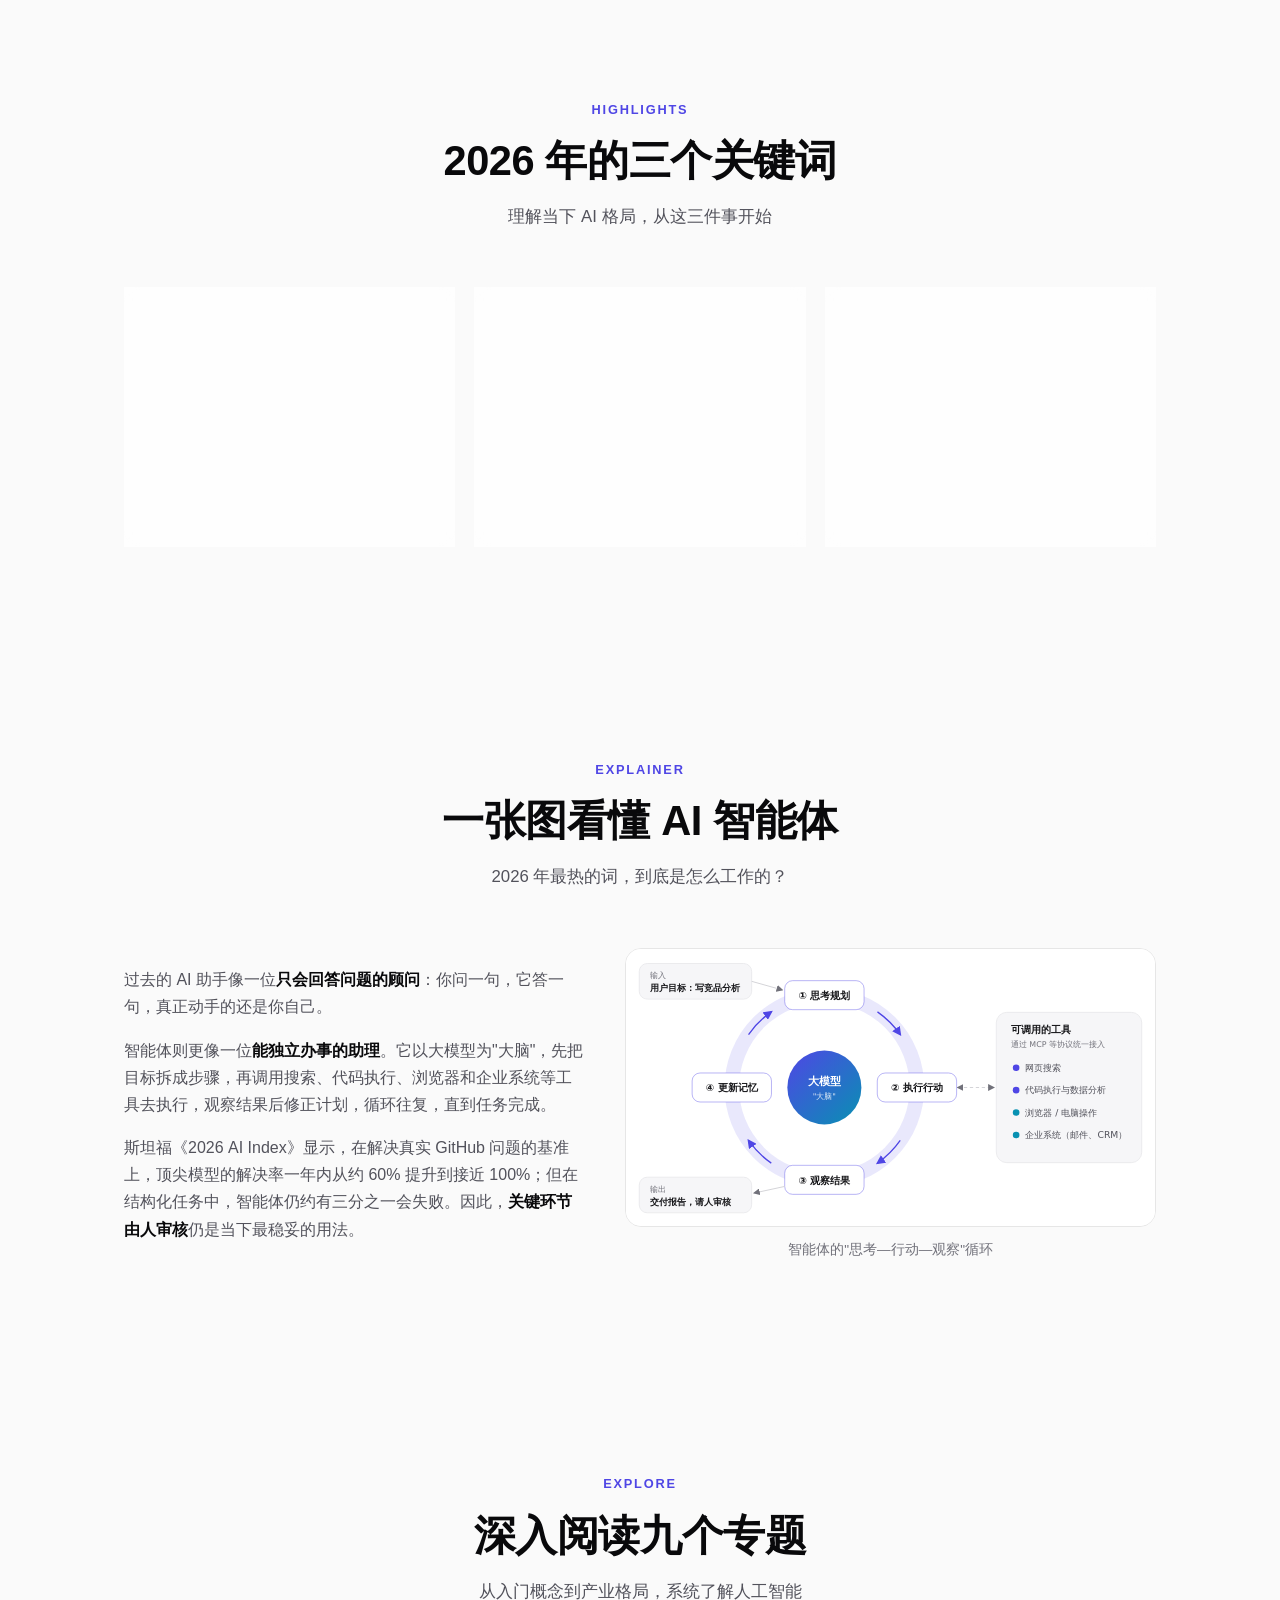
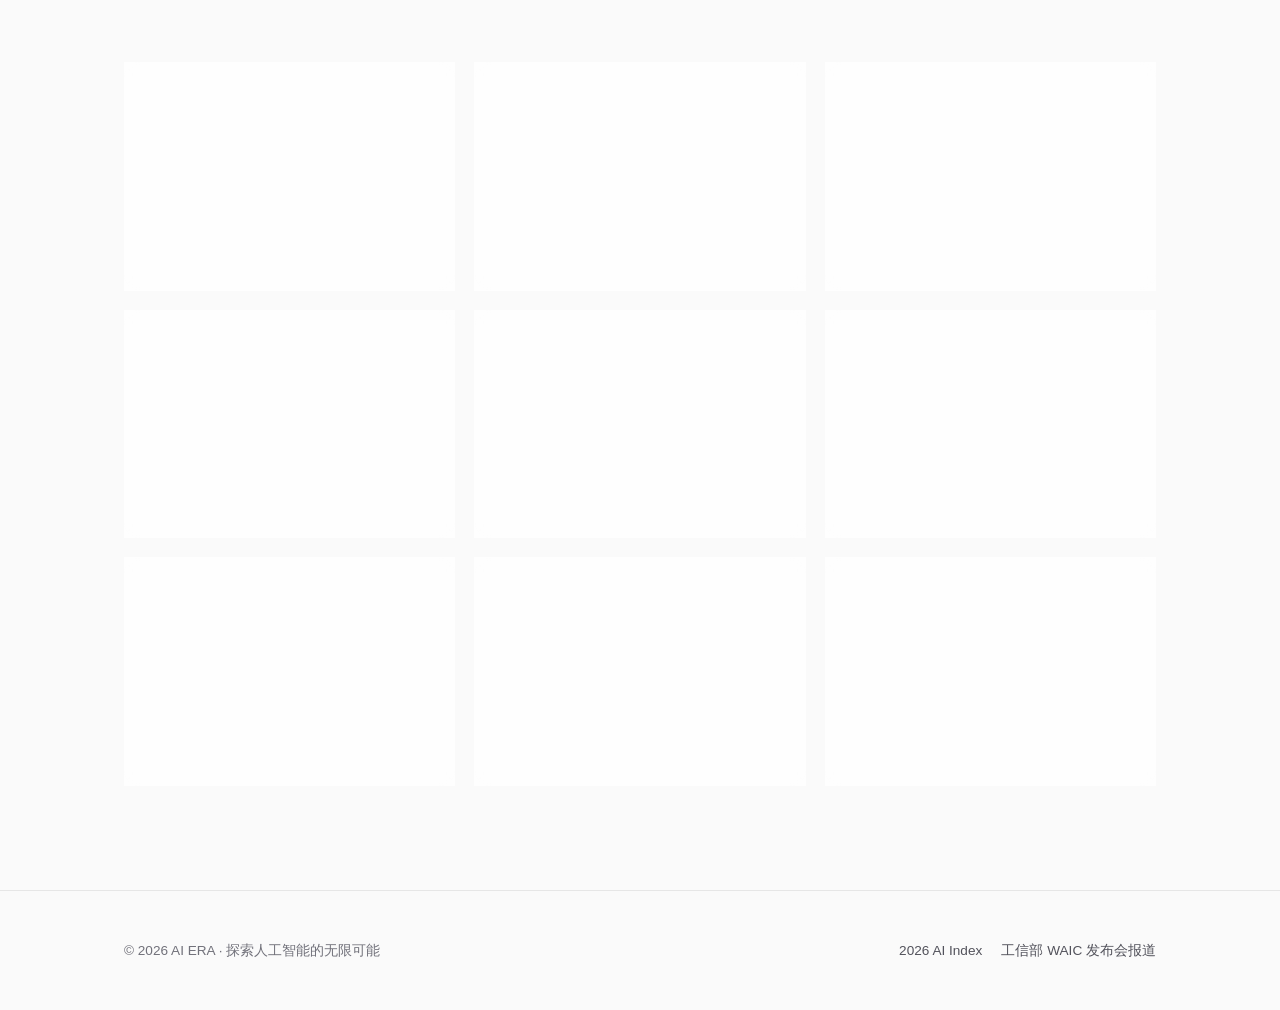
==== commit 8a29e05c: "Add compute & energy page, capability trend and future targets - New topic page pages/compute.html: " ====
--- a/index.html
+++ b/index.html
@@ -28,6 +28,7 @@
             <li><a href="pages/stats.html">数据</a></li>
             <li><a href="pages/timeline.html">里程碑</a></li>
             <li><a href="pages/technology.html">技术</a></li>
+            <li><a href="pages/compute.html">算力</a></li>
             <li><a href="pages/industries.html">应用</a></li>
             <li><a href="pages/china.html">中国AI</a></li>
             <li><a href="pages/challenges.html">挑战</a></li>
@@ -137,7 +138,7 @@
                 <div class="container">
                     <div class="section-title">
                         <span class="eyebrow">Explore</span>
-                        <h2>深入阅读八个专题</h2>
+                        <h2>深入阅读九个专题</h2>
                         <p>从入门概念到产业格局，系统了解人工智能</p>
                     </div>
                     <div class="topic-grid">
@@ -156,35 +157,41 @@
                         <a class="card topic-card reveal" href="pages/technology.html">
                             <span class="topic-index">03</span>
                             <h3>前沿技术详解</h3>
-                            <p>推理模型、智能体、多模态、开源、具身智能与 AI for Science。</p>
+                            <p>能力增长趋势，以及推理模型、智能体、具身智能等六大方向。</p>
+                            <span class="topic-more">阅读专题 →</span>
+                        </a>
+                        <a class="card topic-card reveal" href="pages/compute.html">
+                            <span class="topic-index">04</span>
+                            <h3>算力与能源</h3>
+                            <p>AI 支出与数据中心投资、用电趋势、中国智能算力与 2030 目标。</p>
                             <span class="topic-more">阅读专题 →</span>
                         </a>
                         <a class="card topic-card reveal" href="pages/industries.html">
-                            <span class="topic-index">04</span>
+                            <span class="topic-index">05</span>
                             <h3>行业应用</h3>
                             <p>医疗、金融、制造、教育、交通等九大行业的落地场景。</p>
                             <span class="topic-more">阅读专题 →</span>
                         </a>
                         <a class="card topic-card reveal" href="pages/china.html">
-                            <span class="topic-index">05</span>
+                            <span class="topic-index">06</span>
                             <h3>中国 AI 专题</h3>
                             <p>政策脉络、大模型生态、算力与人形机器人产业。</p>
                             <span class="topic-more">阅读专题 →</span>
                         </a>
                         <a class="card topic-card reveal" href="pages/challenges.html">
-                            <span class="topic-index">06</span>
+                            <span class="topic-index">07</span>
                             <h3>挑战与治理</h3>
                             <p>可靠性、安全事件、就业影响、版权与全球治理进展。</p>
                             <span class="topic-more">阅读专题 →</span>
                         </a>
                         <a class="card topic-card reveal" href="pages/future.html">
-                            <span class="topic-index">07</span>
+                            <span class="topic-index">08</span>
                             <h3>未来展望</h3>
                             <p>六大趋势判断，以及个人与企业如何为 AI 时代做准备。</p>
                             <span class="topic-more">阅读专题 →</span>
                         </a>
                         <a class="card topic-card reveal" href="pages/basics.html">
-                            <span class="topic-index">08</span>
+                            <span class="topic-index">09</span>
                             <h3>AI 入门与术语</h3>
                             <p>大模型如何工作、三十个核心术语与常见误区解答。</p>
                             <span class="topic-more">阅读专题 →</span>
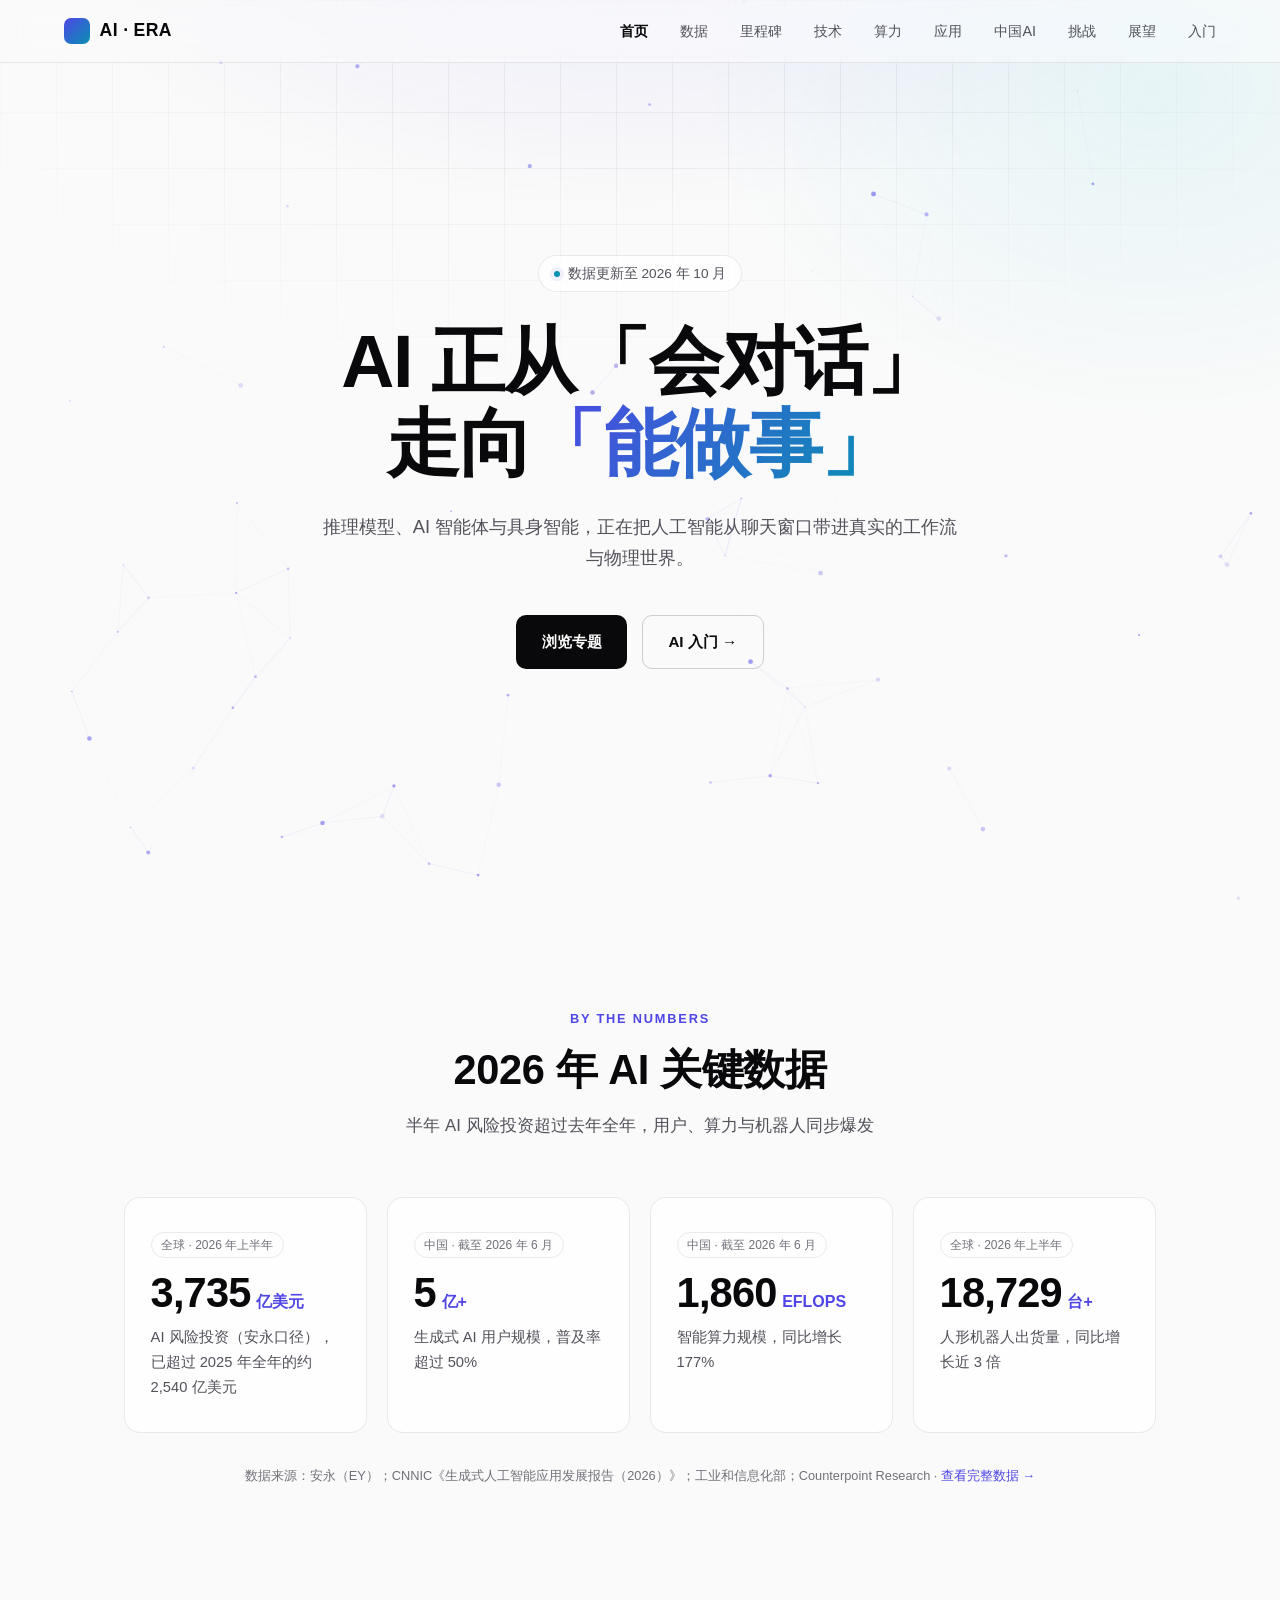
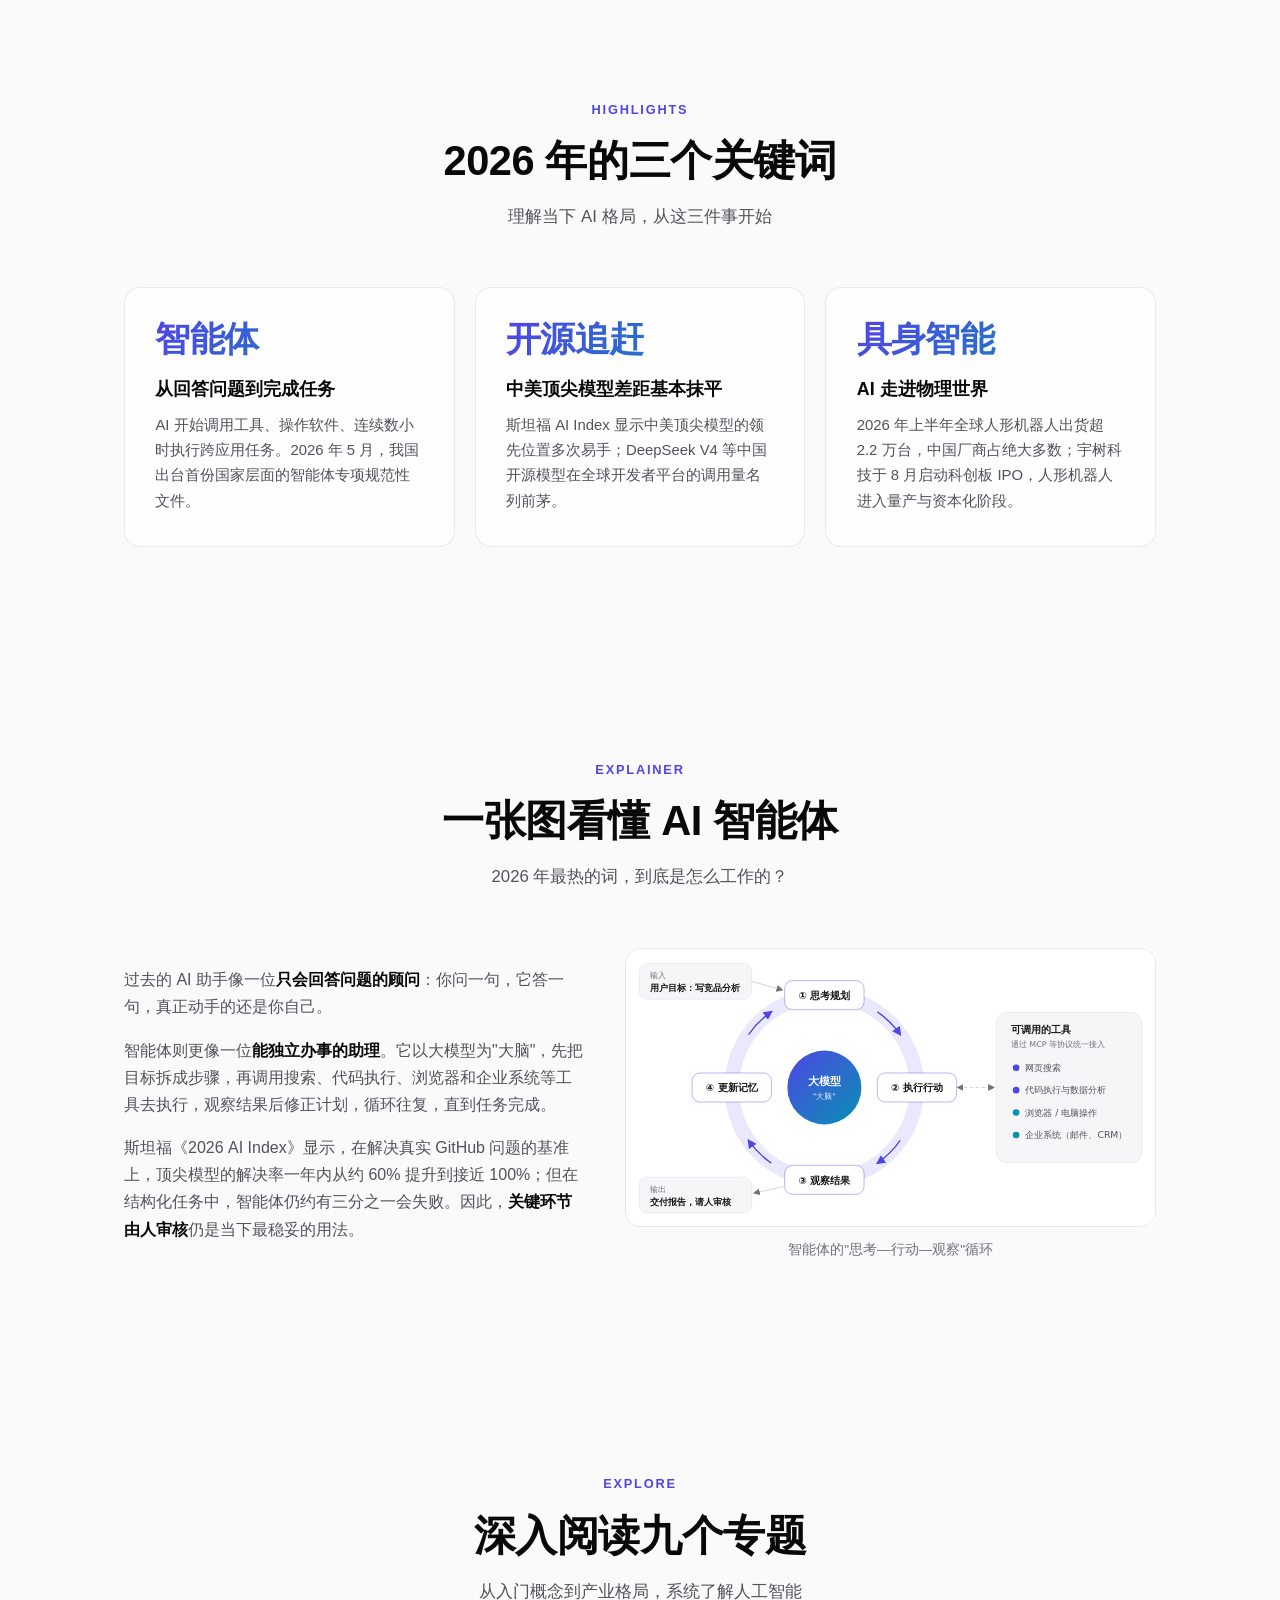
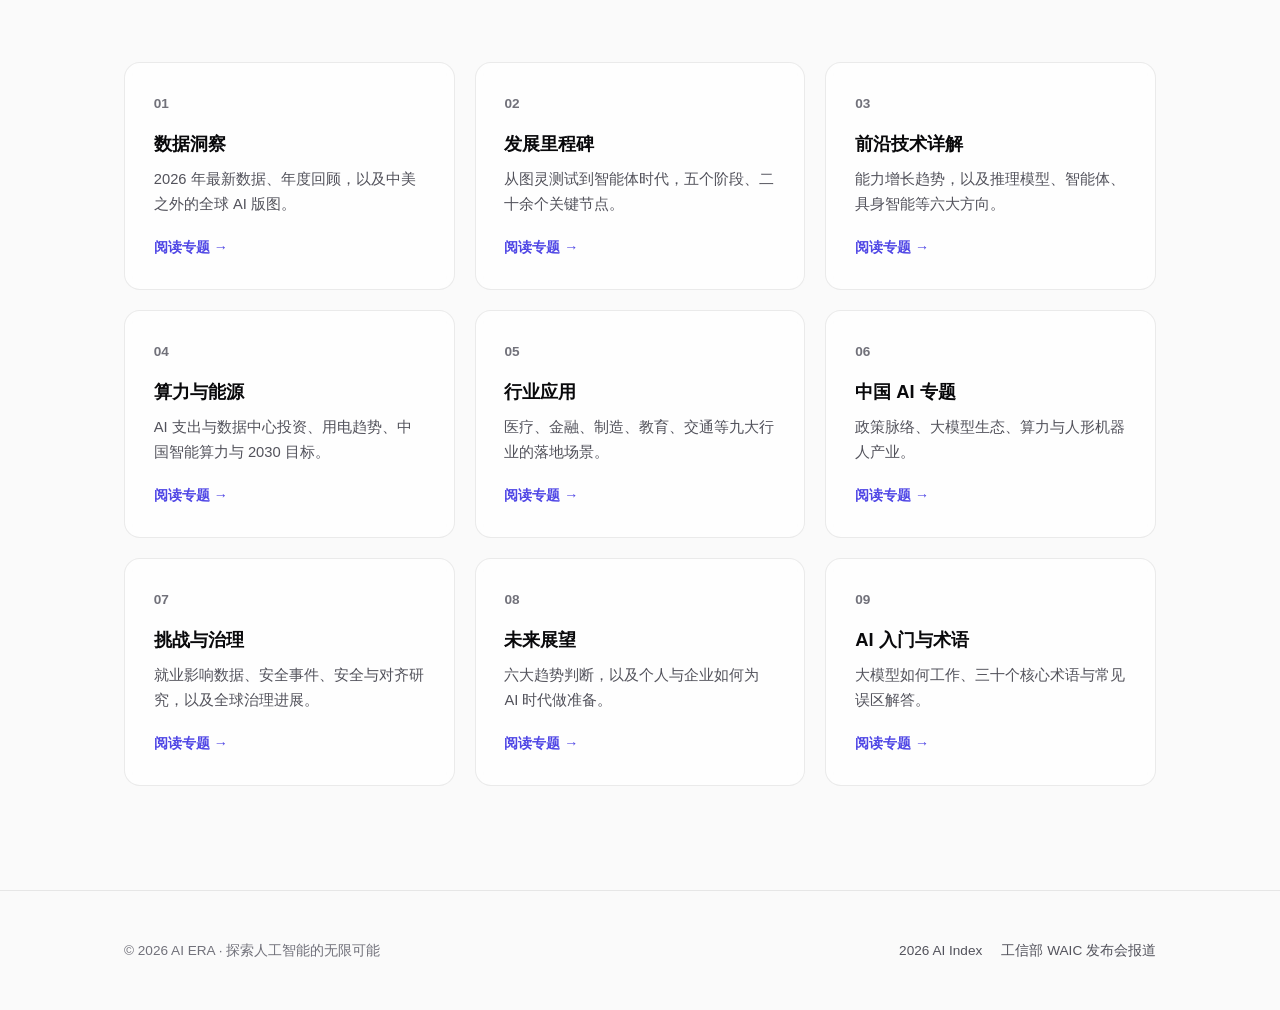
==== commit 0537e29d: "Add AI and jobs, global landscape, and safety sections - Challenges: AI and jobs data (WEF, IMF, ILO" ====
--- a/index.html
+++ b/index.html
@@ -145,7 +145,7 @@
                         <a class="card topic-card reveal" href="pages/stats.html">
                             <span class="topic-index">01</span>
                             <h3>数据洞察</h3>
-                            <p>投资、企业采用、人口普及与中美对比的关键数字。</p>
+                            <p>2026 年最新数据、年度回顾，以及中美之外的全球 AI 版图。</p>
                             <span class="topic-more">阅读专题 →</span>
                         </a>
                         <a class="card topic-card reveal" href="pages/timeline.html">
@@ -181,7 +181,7 @@
                         <a class="card topic-card reveal" href="pages/challenges.html">
                             <span class="topic-index">07</span>
                             <h3>挑战与治理</h3>
-                            <p>可靠性、安全事件、就业影响、版权与全球治理进展。</p>
+                            <p>就业影响数据、安全事件、安全与对齐研究，以及全球治理进展。</p>
                             <span class="topic-more">阅读专题 →</span>
                         </a>
                         <a class="card topic-card reveal" href="pages/future.html">
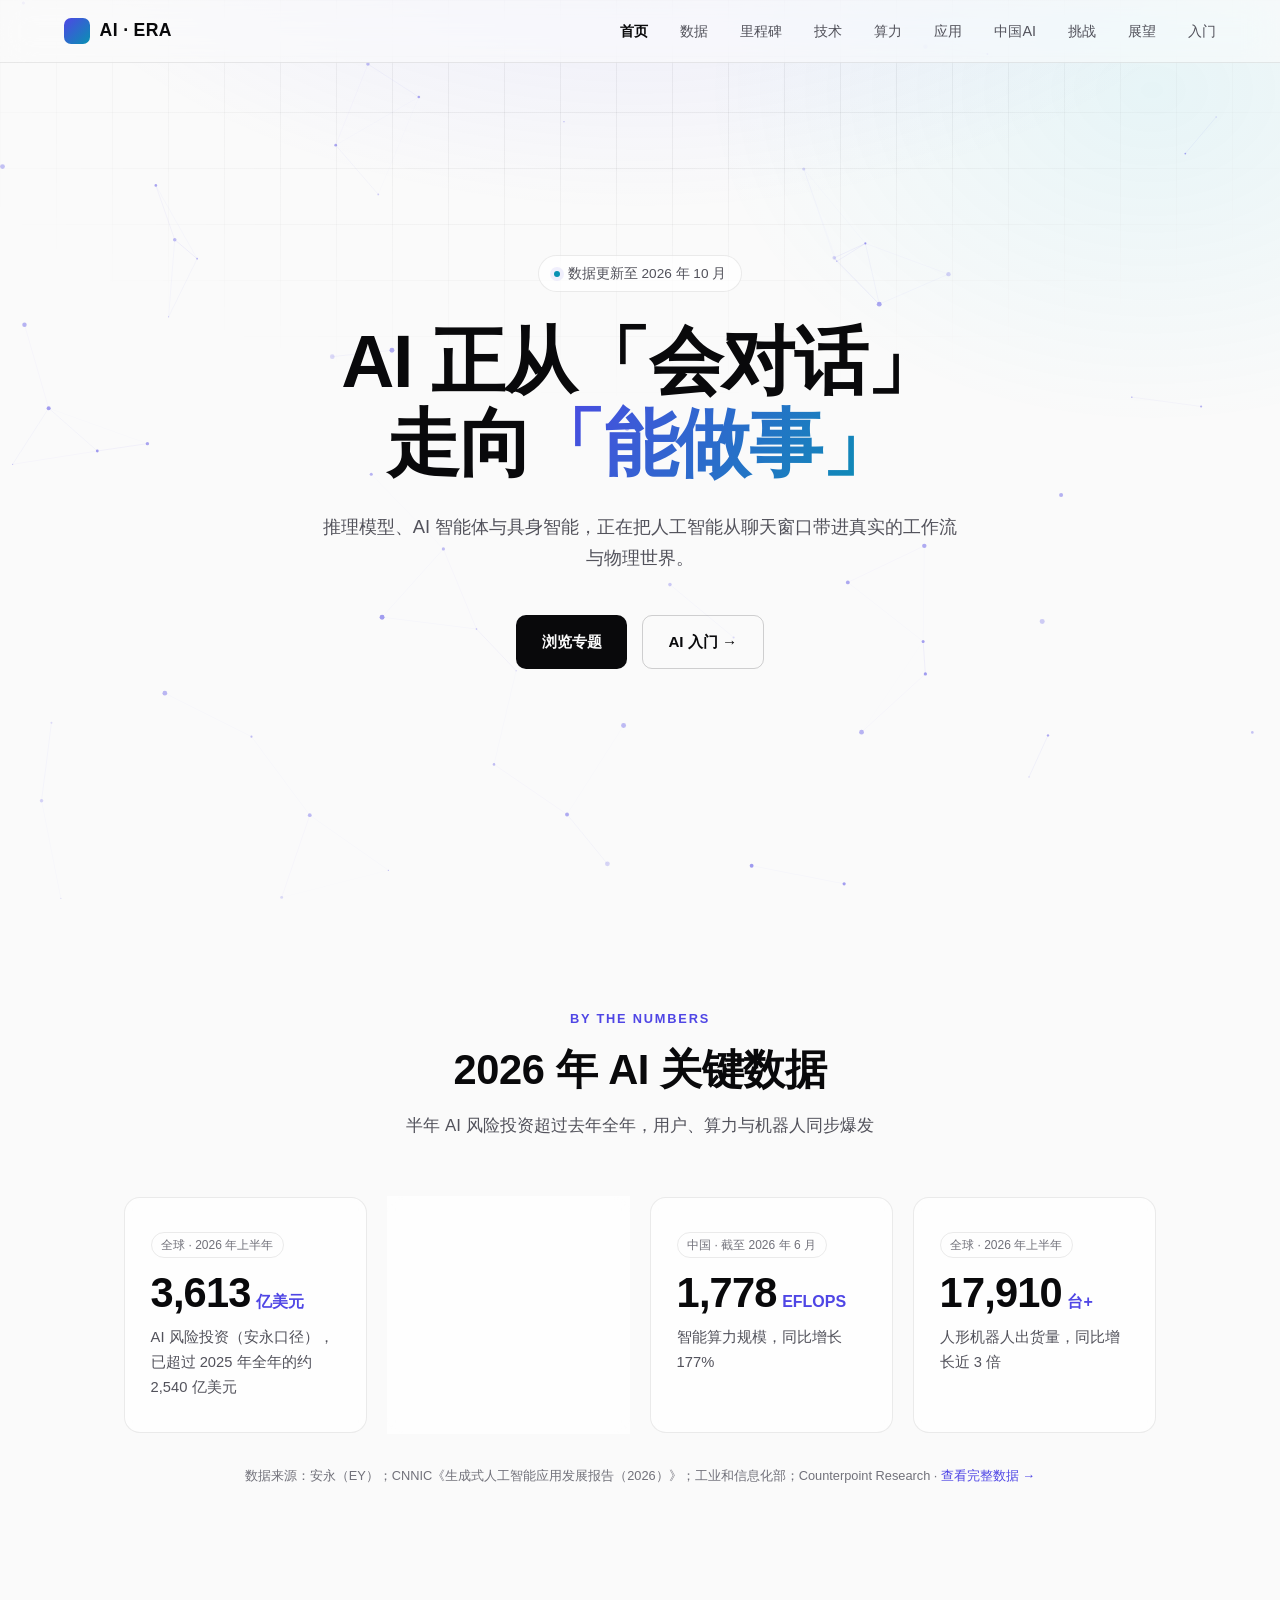
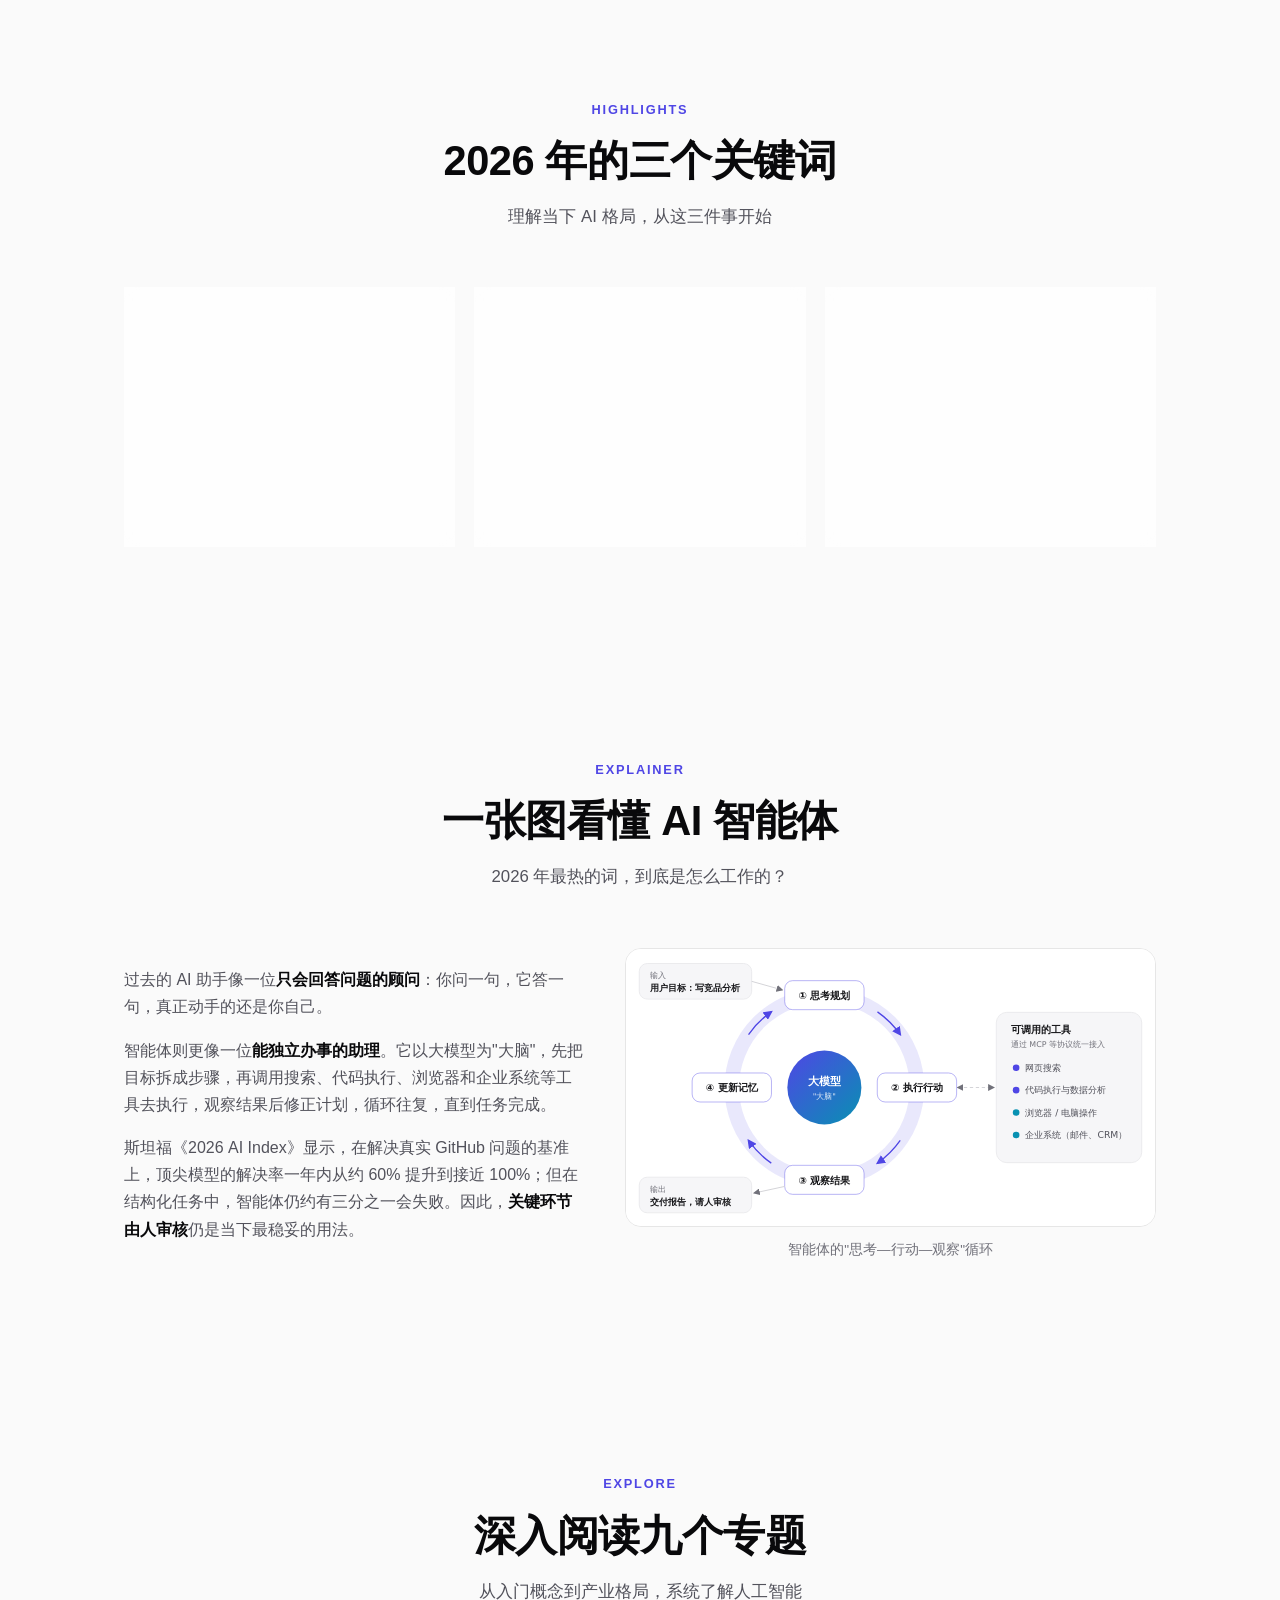
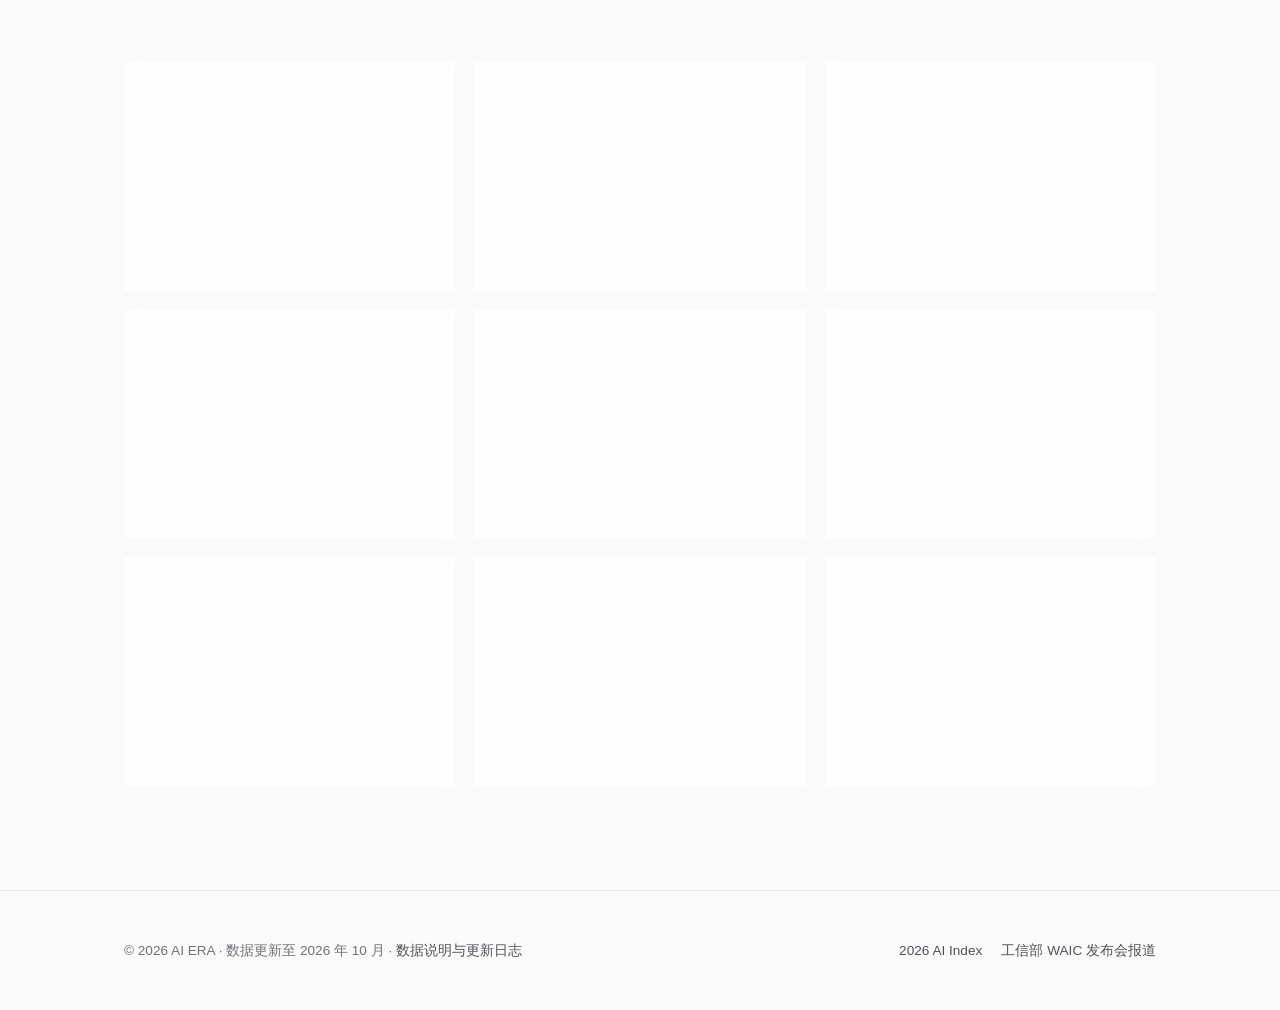
==== commit 7e7c0bf9: "Add data notes page, update dates, industry cases and differing views - New pages/about.html: source" ====
--- a/index.html
+++ b/index.html
@@ -208,7 +208,7 @@
     <!-- 页脚 -->
     <footer>
         <div class="container footer-inner">
-            <p>© <span id="year">2026</span> AI ERA · 探索人工智能的无限可能</p>
+            <p>© <span id="year">2026</span> AI ERA · 数据更新至 2026 年 10 月 · <a href="pages/about.html">数据说明与更新日志</a></p>
             <div class="footer-links">
                 <a href="https://hai.stanford.edu/ai-index/2026-ai-index-report" target="_blank" rel="noopener">2026 AI Index</a>
                 <a href="https://www.bjnews.com.cn/detail/1783412916129538.html" target="_blank" rel="noopener">工信部 WAIC 发布会报道</a>
--- a/style.css
+++ b/style.css
@@ -813,6 +813,15 @@
     font-size: 0.8rem;
 }
 
+a.tag {
+    color: var(--accent);
+    text-decoration: none;
+}
+
+a.tag:hover {
+    border-color: var(--border-strong);
+}
+
 .page-section {
     padding: 2.5rem 0;
 }
